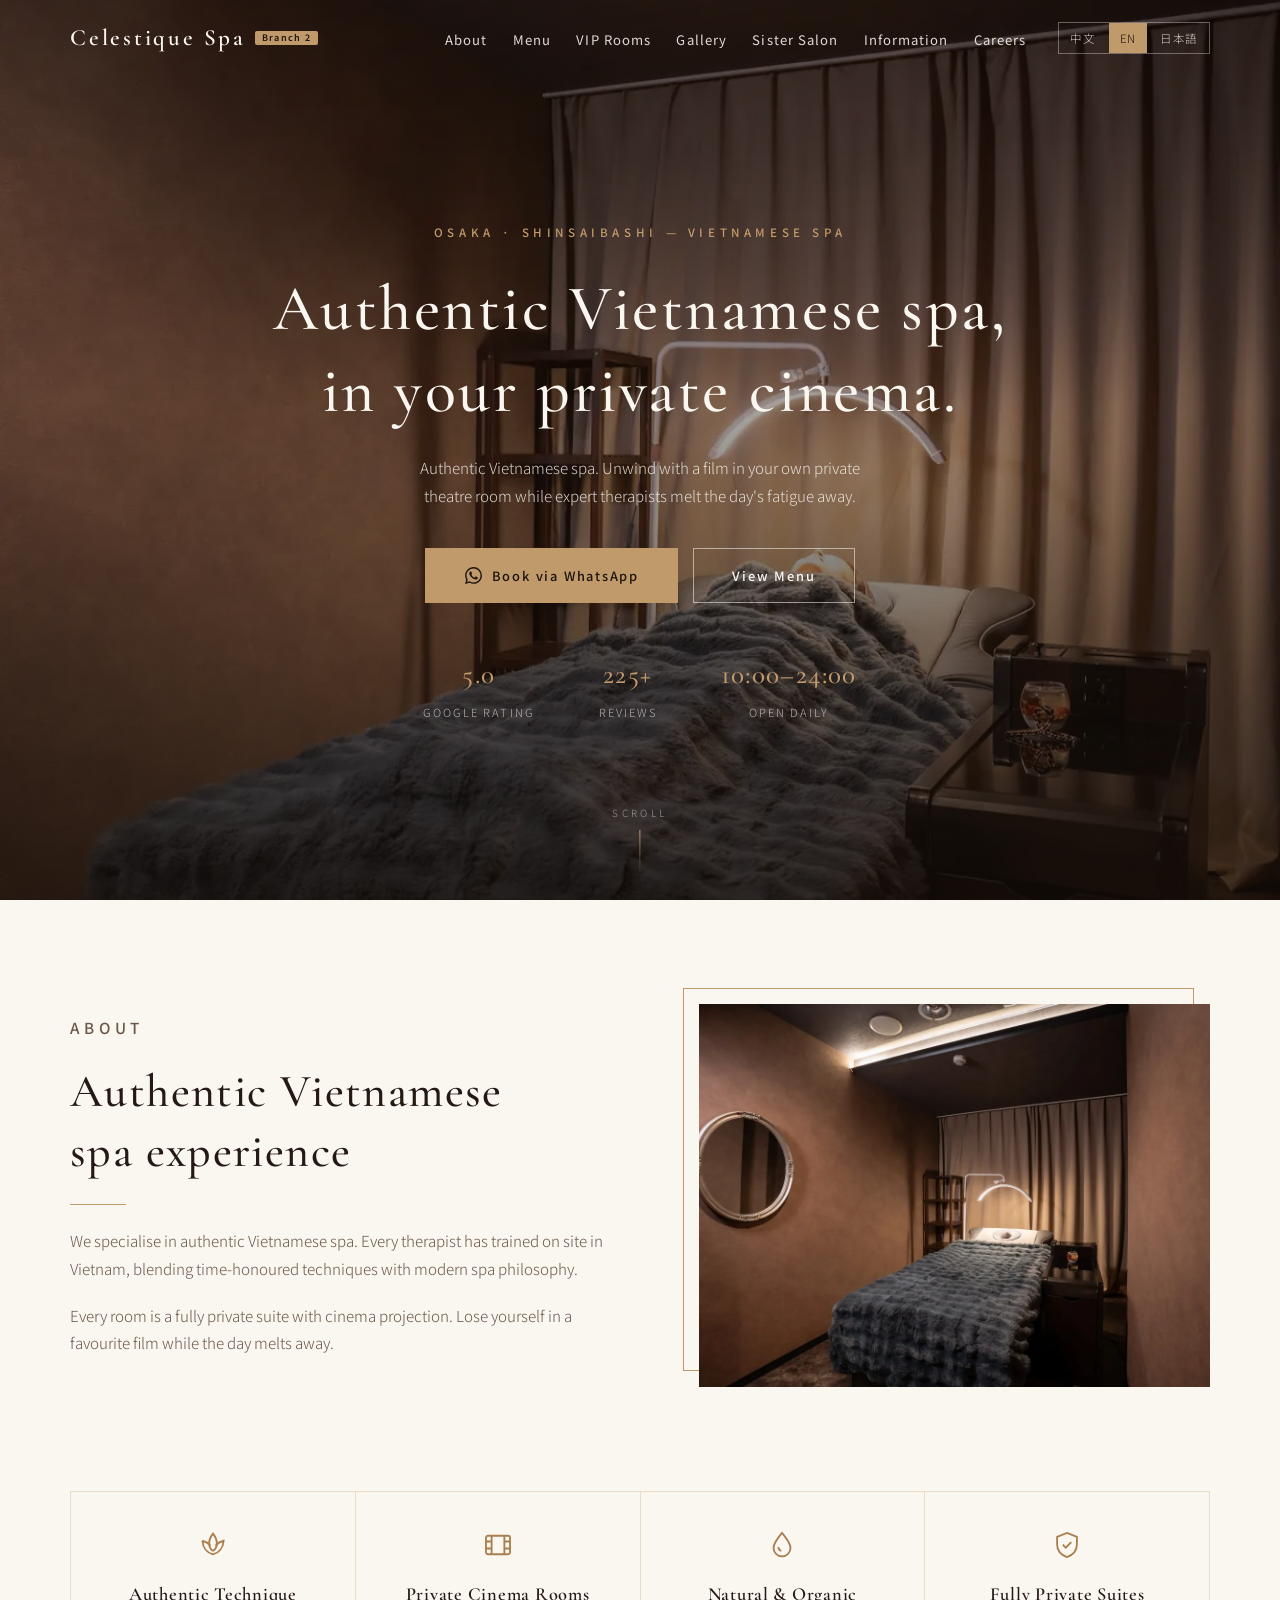
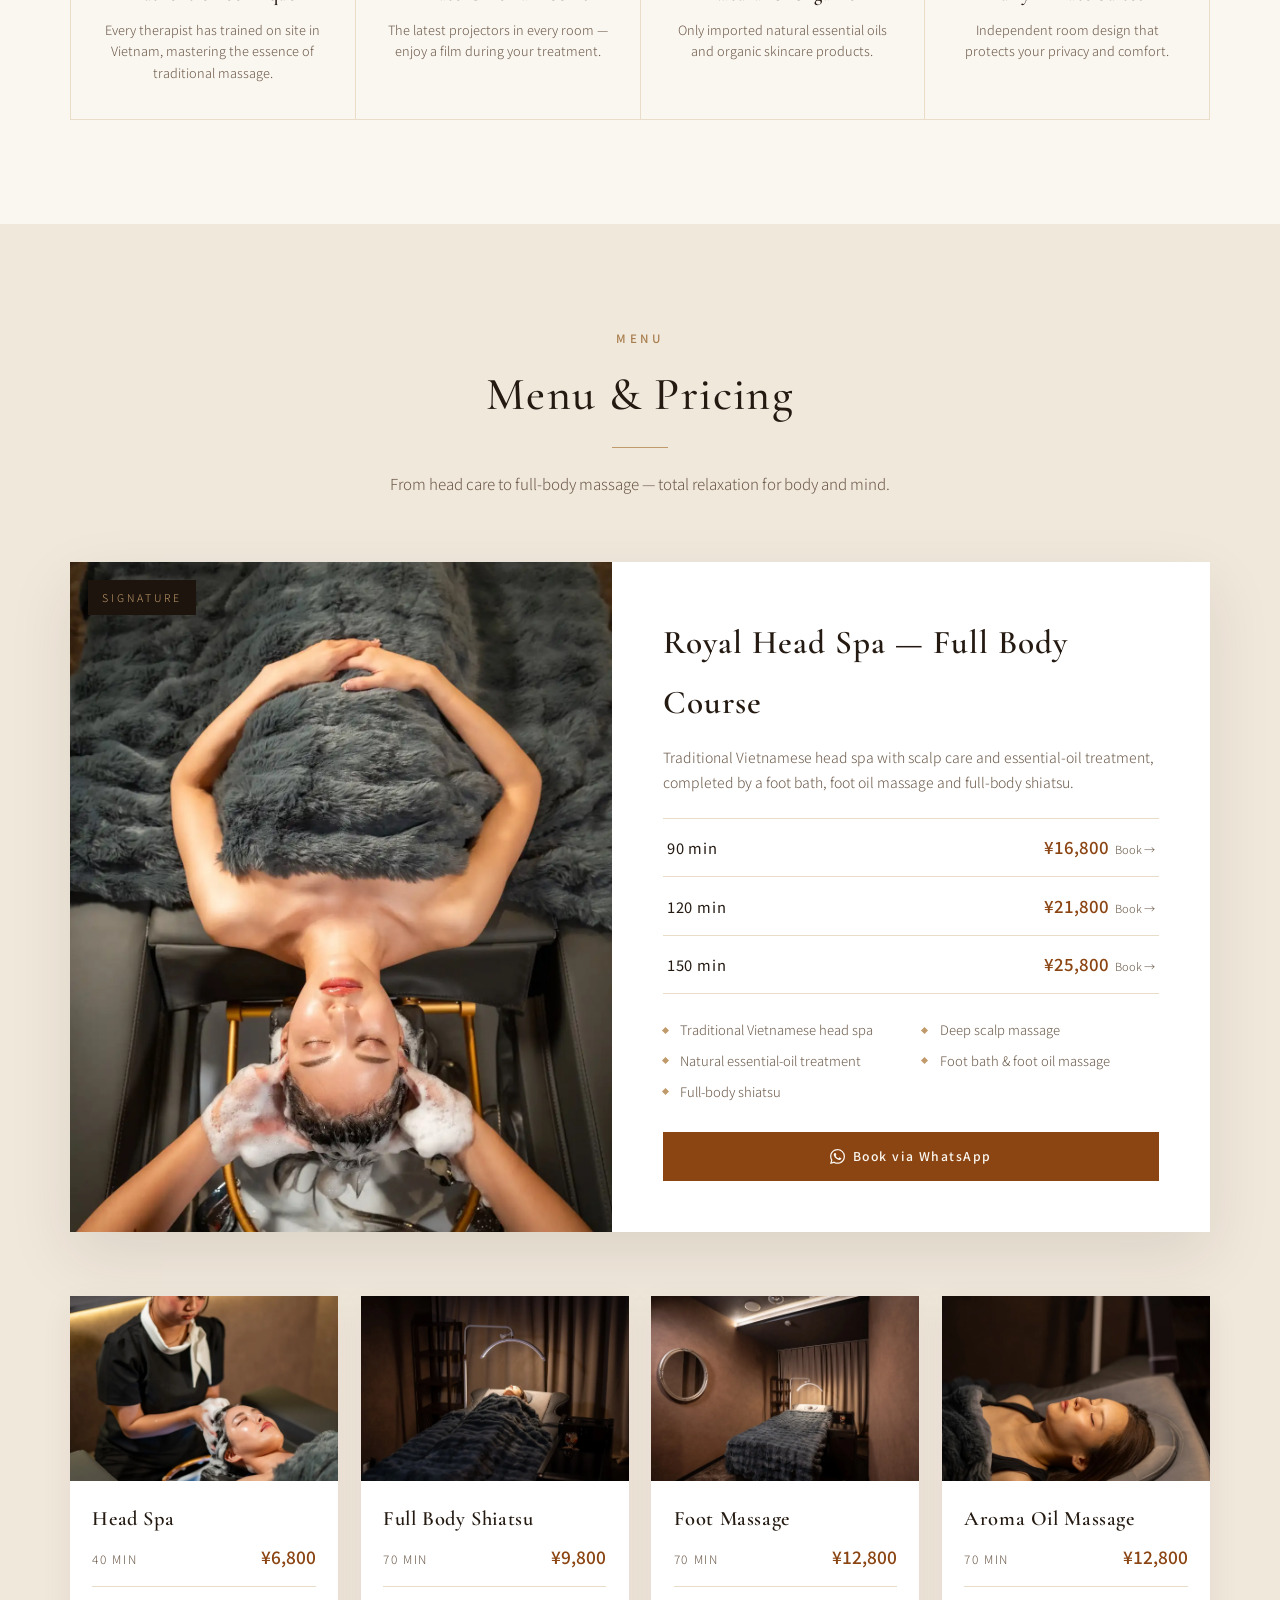
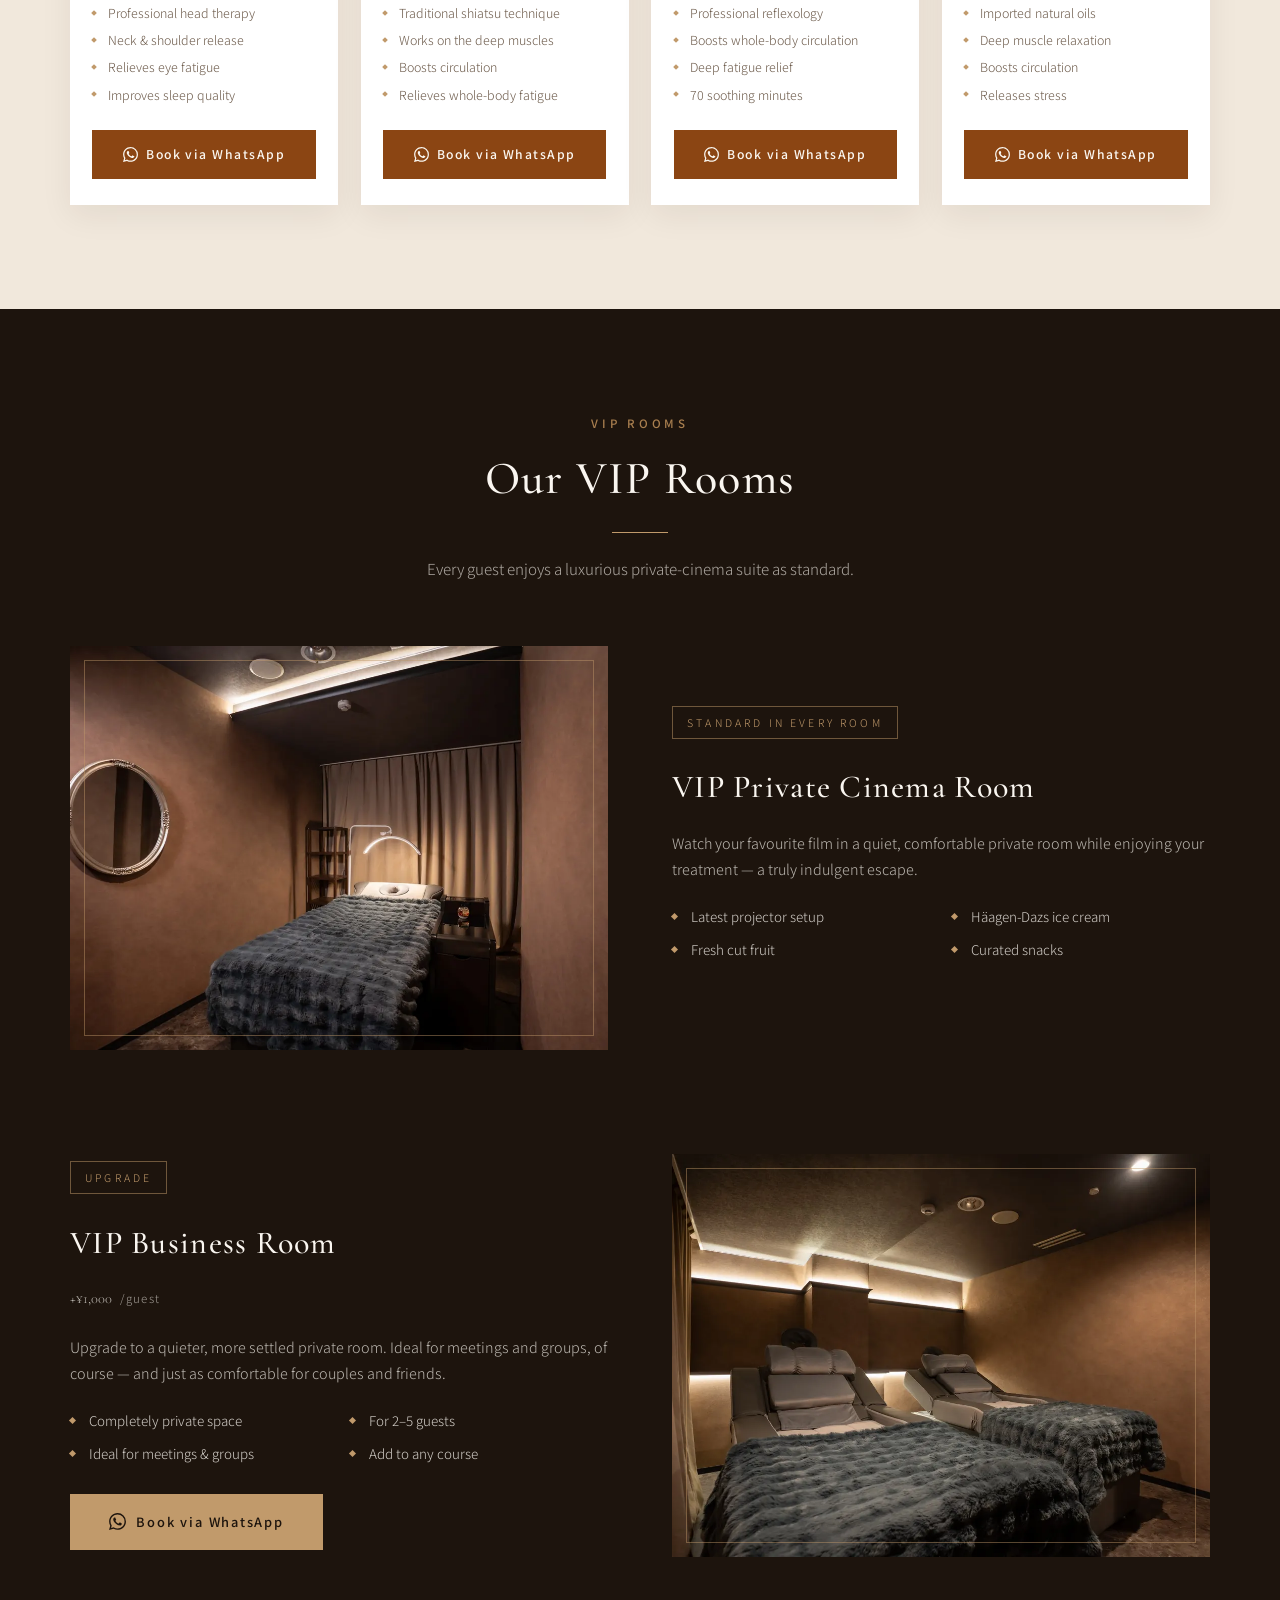
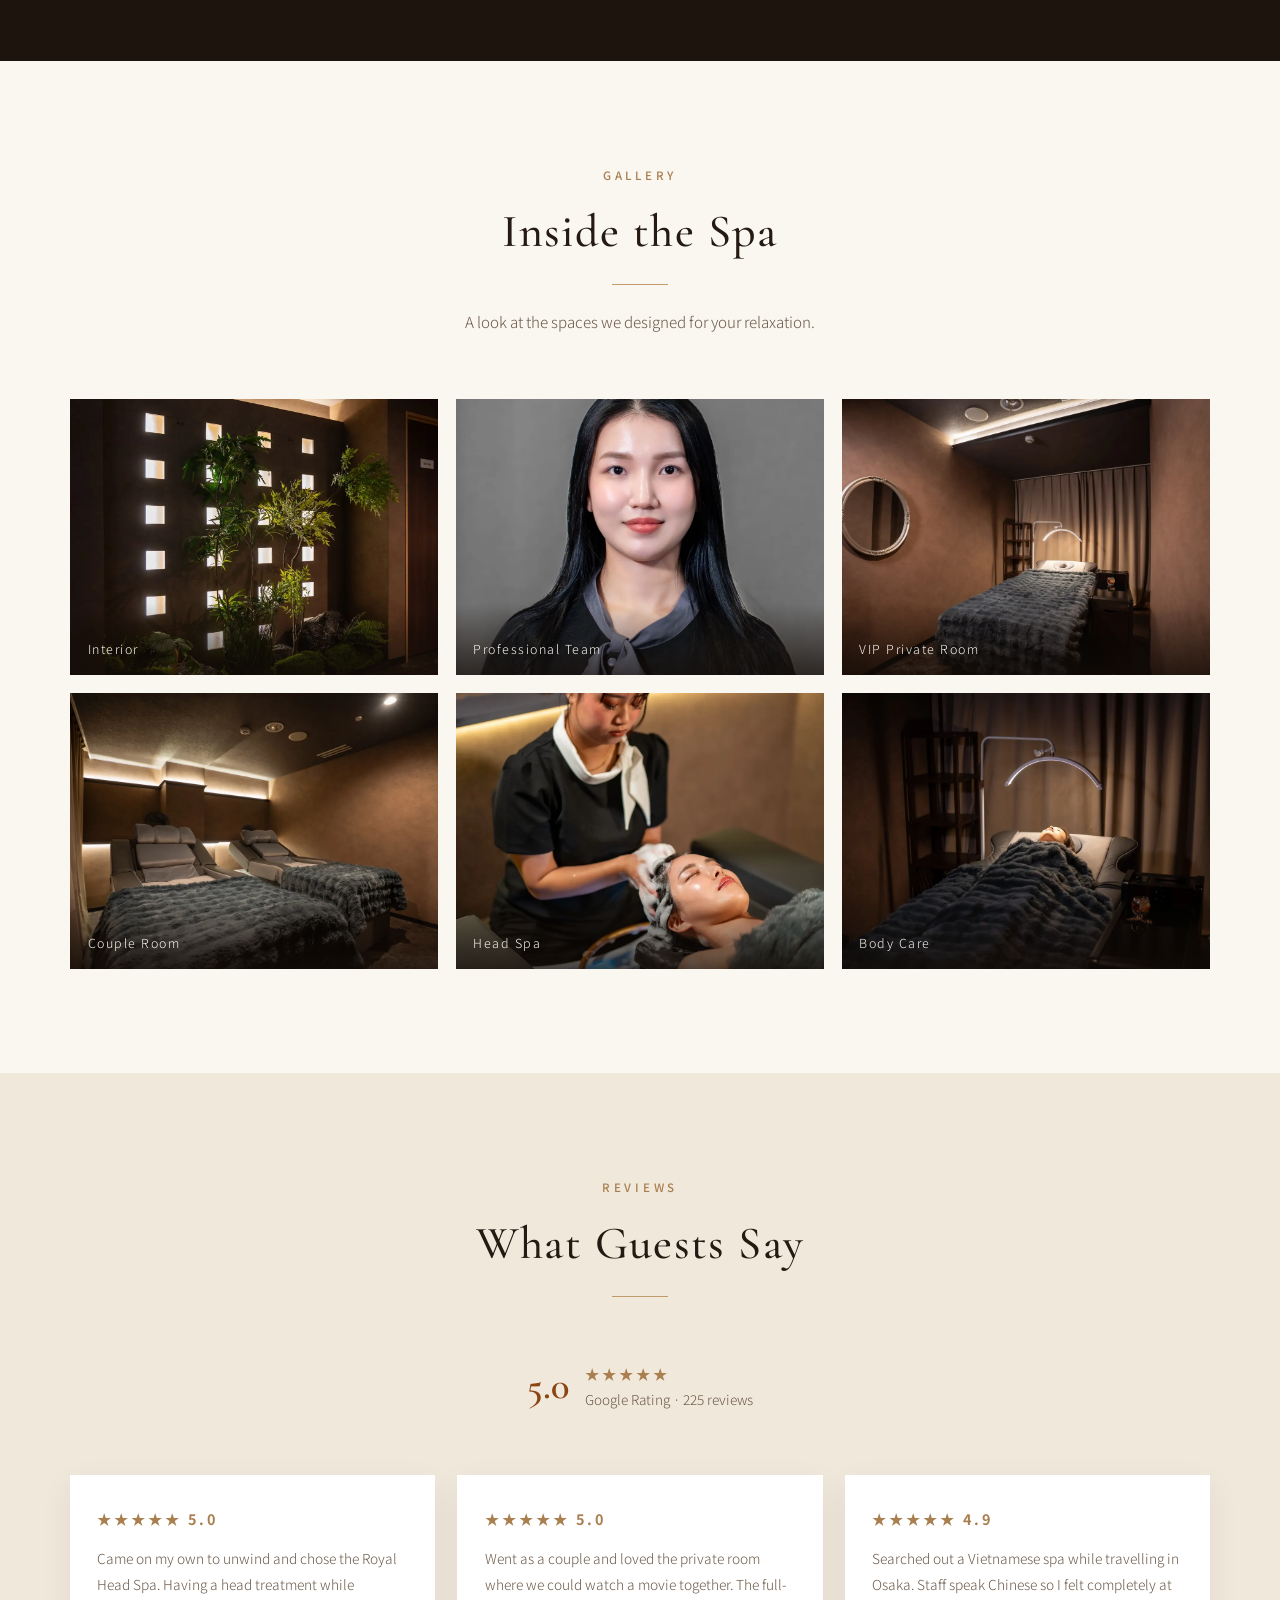
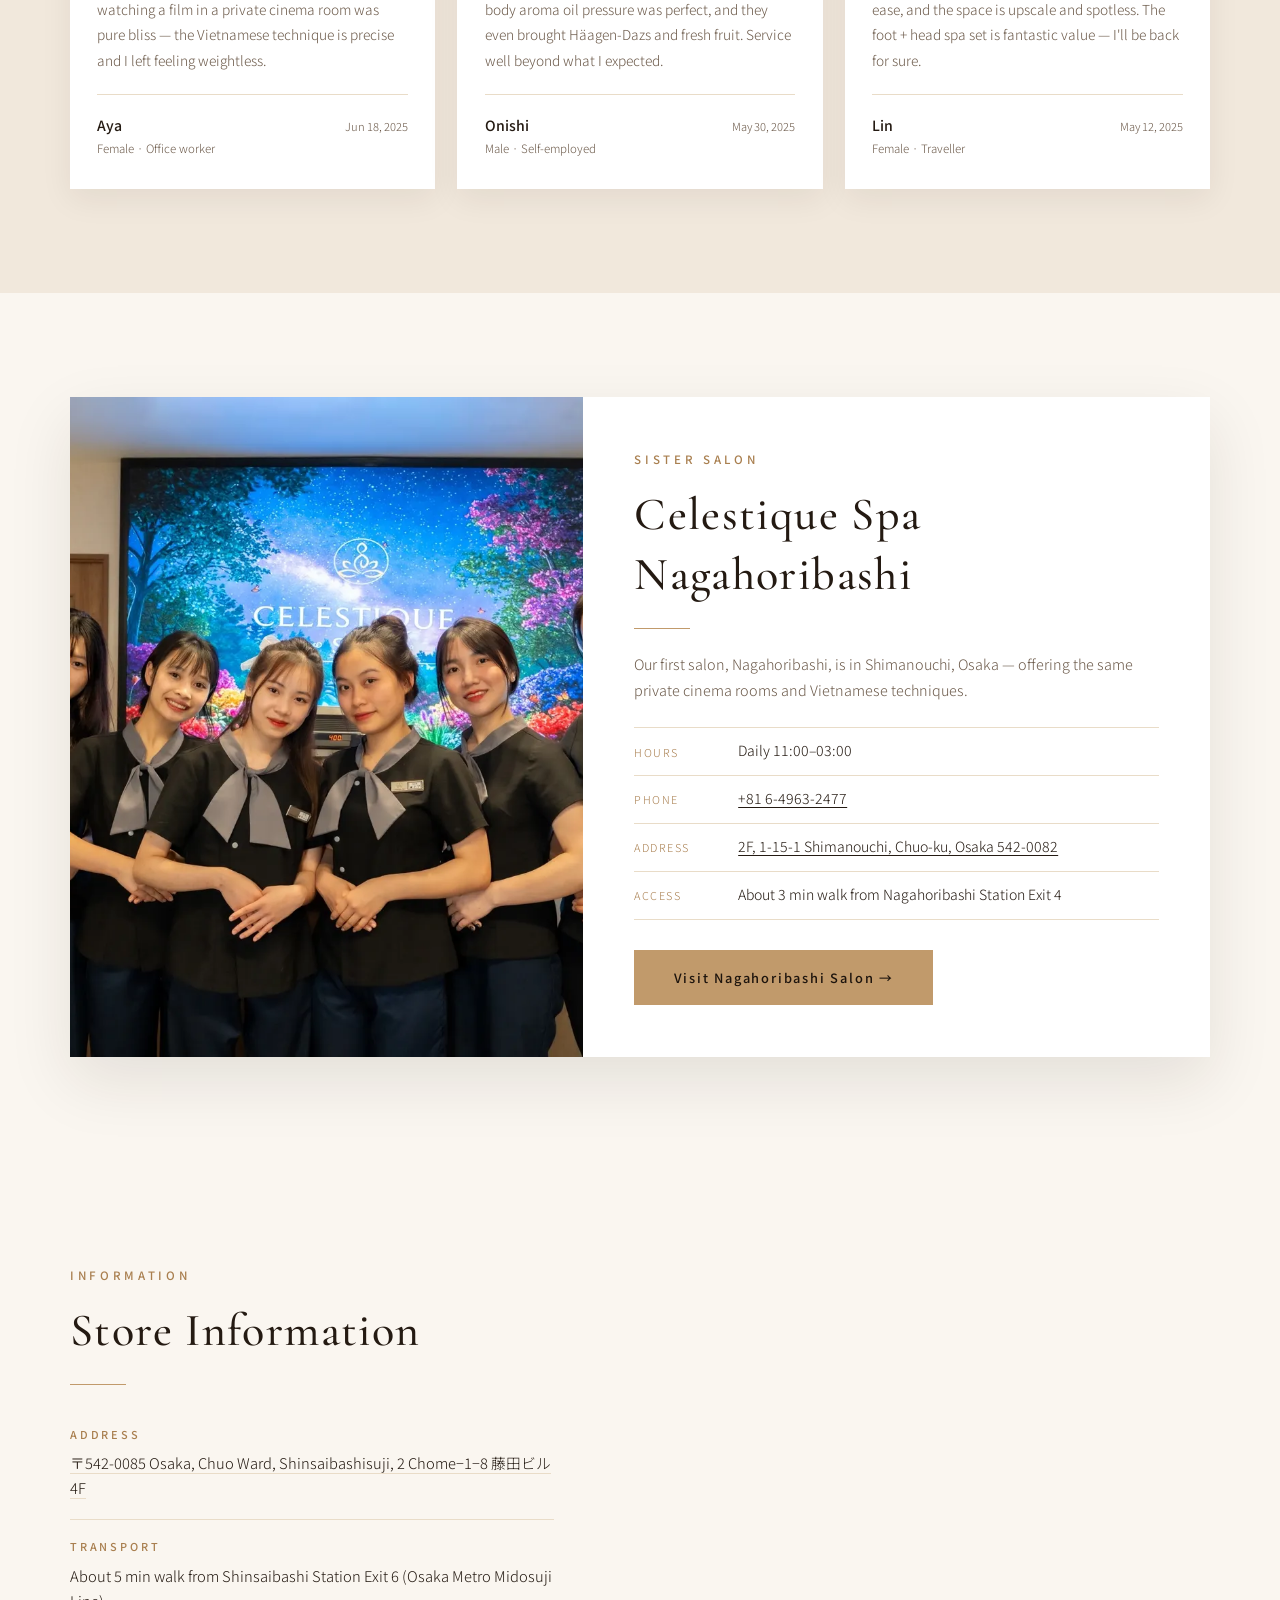
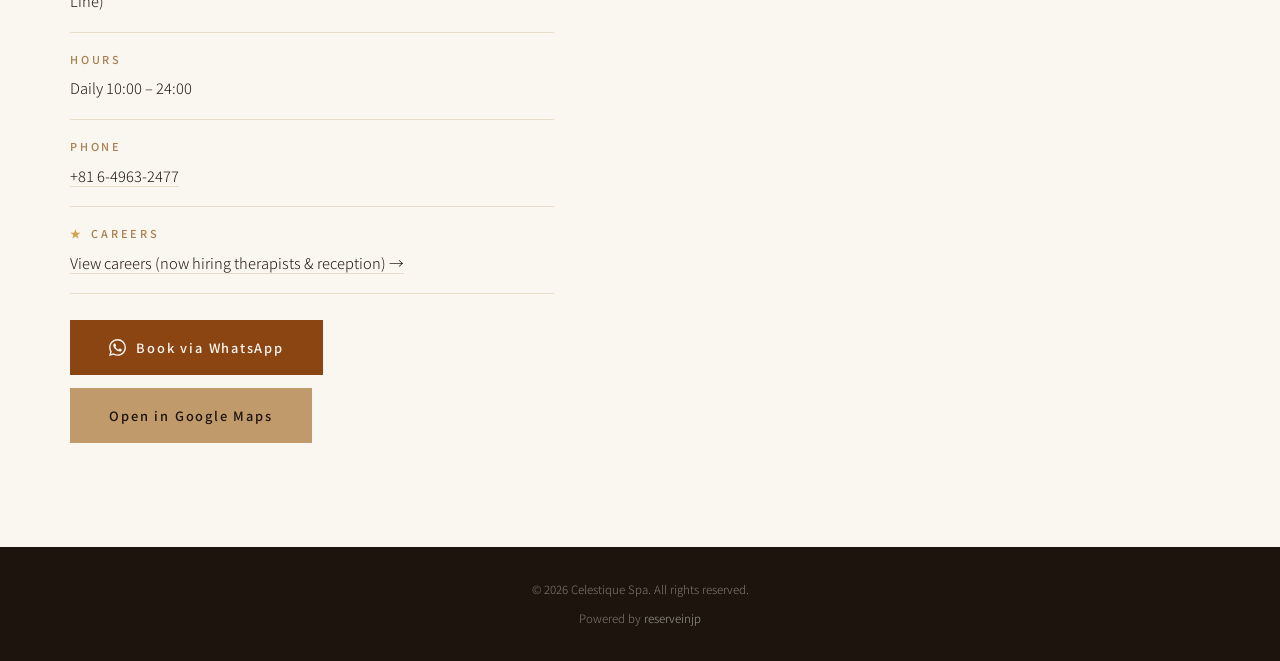
==== en/index.html @ 71169604 "Point Shinsaibashi store Google Maps buttons to the official listing. Co-authored-by: Cursor <cursor" ====
<!DOCTYPE html>
<html lang="en">
<head>
  <meta charset="UTF-8">
  <meta name="viewport" content="width=device-width, initial-scale=1.0">
  <meta name="description" content="Authentic Vietnamese spa in Osaka. Royal head spa & massage in private cinema rooms. About 5 min walk from Shinsaibashi Station Exit 6. Open daily 10:00–24:00.">
  <title>Celestique Spa | Authentic Vietnamese Spa in Osaka — Private Cinema Rooms</title>
  <link rel="preconnect" href="https://fonts.googleapis.com">
  <link rel="preconnect" href="https://fonts.gstatic.com" crossorigin>
  <link href="https://fonts.googleapis.com/css2?family=Cormorant+Garamond:wght@400;500;600&family=Noto+Serif+JP:wght@400;500;600&family=Noto+Serif+SC:wght@400;500;600&family=Noto+Sans+JP:wght@300;400;500&family=Noto+Sans+SC:wght@300;400;500&display=swap" rel="stylesheet">
  <link rel="stylesheet" href="../styles.css">
</head>
<body>
  <header class="header" id="header">
    <nav class="nav container">
      <a href="../landing.html" class="logo">
        <span class="logo-en">Celestique Spa<span class="store-badge">Branch 2</span></span>
      </a>
      <button class="nav-toggle" aria-label="Menu" aria-expanded="false">
        <span></span>
        <span></span>
      </button>
      <div class="nav-menu">
        <ul class="nav-links">
          <li><a href="#about">About</a></li>
          <li><a href="#menu">Menu</a></li>
          <li><a href="#vip">VIP Rooms</a></li>
          <li><a href="#gallery">Gallery</a></li>
          <li><a href="#sister">Sister Salon</a></li>
          <li><a href="#access">Information</a></li>
          <li><a href="../recruit.html?lang=en">Careers</a></li>
        </ul>
        <div class="lang-switch">
          <a href="../cn/index.html">中文</a>
          <a href="../en/index.html" class="active">EN</a>
          <a href="../jp/index.html">日本語</a>
        </div>
      </div>
    </nav>
  </header>

  <main>
    <section class="hero">
      <div class="hero-bg" style="background-image: url(../assets/images/hero.webp);"></div>
      <div class="hero-content">
        <p class="hero-eyebrow">Osaka · Shinsaibashi — Vietnamese Spa</p>
        <h1>Authentic Vietnamese spa,<br>in your private cinema.</h1>
        <p class="hero-sub">Authentic Vietnamese spa. Unwind with a film in your own private theatre room while expert therapists melt the day's fatigue away.</p>
        <div class="hero-cta">
          <a href="../booking.html" class="btn btn-gold"><svg viewBox="0 0 24 24" xmlns="http://www.w3.org/2000/svg"><path d="M17.472 14.382c-.297-.149-1.758-.867-2.03-.967-.273-.099-.471-.148-.67.15-.197.297-.767.966-.94 1.164-.173.199-.347.223-.644.075-.297-.15-1.255-.463-2.39-1.475-.884-.788-1.48-1.761-1.653-2.059-.173-.297-.018-.458.13-.606.134-.133.298-.347.446-.52.149-.174.198-.298.298-.497.099-.198.05-.371-.025-.52-.075-.149-.669-1.612-.916-2.207-.242-.579-.487-.5-.669-.51-.173-.008-.371-.01-.57-.01-.198 0-.52.074-.792.372-.272.297-1.04 1.016-1.04 2.479 0 1.462 1.065 2.875 1.213 3.074.149.198 2.096 3.2 5.077 4.487.709.306 1.262.489 1.694.625.712.227 1.36.195 1.871.118.571-.085 1.758-.719 2.006-1.413.248-.694.248-1.289.173-1.413-.074-.124-.272-.198-.57-.347m-5.421 7.403h-.004a9.87 9.87 0 01-5.031-1.378l-.361-.214-3.741.982.998-3.648-.235-.374a9.86 9.86 0 01-1.51-5.26c.001-5.45 4.436-9.884 9.888-9.884 2.64 0 5.122 1.03 6.988 2.898a9.825 9.825 0 012.893 6.994c-.003 5.45-4.437 9.884-9.885 9.884m8.413-18.297A11.815 11.815 0 0012.05 0C5.495 0 .16 5.335.157 11.892c0 2.096.547 4.142 1.588 5.945L.057 24l6.305-1.654a11.882 11.882 0 005.683 1.448h.005c6.554 0 11.89-5.335 11.893-11.893a11.821 11.821 0 00-3.48-8.413Z"/></svg> Book via WhatsApp</a>
          <a href="#menu" class="btn btn-ghost">View Menu</a>
        </div>
        <div class="hero-stats">
          <div class="hero-stat"><strong>5.0</strong><span>Google Rating</span></div>
          <div class="hero-stat"><strong>225+</strong><span>Reviews</span></div>
          <div class="hero-stat"><strong>10:00–24:00</strong><span>Open Daily</span></div>
        </div>
      </div>
      <div class="hero-scroll"><span>Scroll</span><div class="line"></div></div>
    </section>

    <section class="section" id="about">
      <div class="container">
        <div class="about-grid">
          <div class="about-text">
            <p class="eyebrow">About</p>
            <h2 class="section-title">Authentic Vietnamese<br>spa experience</h2>
            <div class="gold-rule"></div>
            <p>We specialise in authentic Vietnamese spa. Every therapist has trained on site in Vietnam, blending time-honoured techniques with modern spa philosophy.</p>
            <p>Every room is a fully private suite with cinema projection. Lose yourself in a favourite film while the day melts away.</p>
          </div>
          <div class="about-media">
            <img src="../assets/images/svc-foot.webp" alt="Celestique Spa private room" loading="lazy">
          </div>
        </div>
        <div class="features">
        <div class="feature">
          <svg viewBox="0 0 24 24"><path d="M12 4c-1.8 2.4-2.7 4.6-2.7 6.7 0 2.6 1.2 4.5 2.7 5.4 1.5-.9 2.7-2.8 2.7-5.4 0-2.1-.9-4.3-2.7-6.7z"/><path d="M4.5 9c.4 5.1 3.4 8.7 7.5 9.6 4.1-.9 7.1-4.5 7.5-9.6-2.5.7-4.4 1.9-5.6 3.4M10.1 12.4C8.9 10.9 7 9.7 4.5 9"/></svg>
          <h3>Authentic Technique</h3>
          <p>Every therapist has trained on site in Vietnam, mastering the essence of traditional massage.</p>
        </div>
        <div class="feature">
          <svg viewBox="0 0 24 24"><rect x="3.5" y="5.5" width="17" height="13" rx="1.5"/><path d="M7.5 5.5v13M16.5 5.5v13M3.5 9.5h4M3.5 14.5h4M16.5 9.5h4M16.5 14.5h4"/></svg>
          <h3>Private Cinema Rooms</h3>
          <p>The latest projectors in every room — enjoy a film during your treatment.</p>
        </div>
        <div class="feature">
          <svg viewBox="0 0 24 24"><path d="M12 3.5c3.5 4.2 6 7.4 6 10.5a6 6 0 0 1-12 0c0-3.1 2.5-6.3 6-10.5z"/><path d="M9.5 13.5a2.6 2.6 0 0 0 2 2.6"/></svg>
          <h3>Natural & Organic</h3>
          <p>Only imported natural essential oils and organic skincare products.</p>
        </div>
        <div class="feature">
          <svg viewBox="0 0 24 24"><path d="M12 3.5l7 2.8v5.2c0 4.4-3 7.6-7 9-4-1.4-7-4.6-7-9V6.3l7-2.8z"/><path d="M9 11.8l2.1 2.1 3.9-4"/></svg>
          <h3>Fully Private Suites</h3>
          <p>Independent room design that protects your privacy and comfort.</p>
        </div>
        </div>
      </div>
    </section>

    <section class="section section-alt" id="menu">
      <div class="container">
        <header class="section-head center">
          <p class="eyebrow">Menu</p>
          <h2 class="section-title">Menu & Pricing</h2>
          <div class="gold-rule"></div>
          <p class="section-lead">From head care to full-body massage — total relaxation for body and mind.</p>
        </header>

        <article class="signature">
          <div class="signature-media">
            <img src="../assets/images/signature-headspa.webp" alt="Celestique Spa Royal Head Spa — Full Body Course" loading="lazy">
            <span class="signature-badge">Signature</span>
          </div>
          <div class="signature-body">
            <h3>Royal Head Spa — Full Body Course</h3>
            <p>Traditional Vietnamese head spa with scalp care and essential-oil treatment, completed by a foot bath, foot oil massage and full-body shiatsu.</p>
            <div class="price-rows">
            <a class="price-row" href="../booking.html?service=Royal%20Head%20Spa%20Course%2090%20min">
              <span class="duration">90 min</span>
              <span class="amount">¥16,800<small>Book →</small></span>
            </a>
            <a class="price-row" href="../booking.html?service=Royal%20Head%20Spa%20Course%20120%20min">
              <span class="duration">120 min</span>
              <span class="amount">¥21,800<small>Book →</small></span>
            </a>
            <a class="price-row" href="../booking.html?service=Royal%20Head%20Spa%20Course%20150%20min">
              <span class="duration">150 min</span>
              <span class="amount">¥25,800<small>Book →</small></span>
            </a>
            </div>
            <ul class="includes">
              <li>Traditional Vietnamese head spa</li>
              <li>Deep scalp massage</li>
              <li>Natural essential-oil treatment</li>
              <li>Foot bath & foot oil massage</li>
              <li>Full-body shiatsu</li>
            </ul>
            <a class="btn-book" href="../booking.html?service=Royal%20Head%20Spa%20Course%2090%20min"><svg viewBox="0 0 24 24" xmlns="http://www.w3.org/2000/svg"><path d="M17.472 14.382c-.297-.149-1.758-.867-2.03-.967-.273-.099-.471-.148-.67.15-.197.297-.767.966-.94 1.164-.173.199-.347.223-.644.075-.297-.15-1.255-.463-2.39-1.475-.884-.788-1.48-1.761-1.653-2.059-.173-.297-.018-.458.13-.606.134-.133.298-.347.446-.52.149-.174.198-.298.298-.497.099-.198.05-.371-.025-.52-.075-.149-.669-1.612-.916-2.207-.242-.579-.487-.5-.669-.51-.173-.008-.371-.01-.57-.01-.198 0-.52.074-.792.372-.272.297-1.04 1.016-1.04 2.479 0 1.462 1.065 2.875 1.213 3.074.149.198 2.096 3.2 5.077 4.487.709.306 1.262.489 1.694.625.712.227 1.36.195 1.871.118.571-.085 1.758-.719 2.006-1.413.248-.694.248-1.289.173-1.413-.074-.124-.272-.198-.57-.347m-5.421 7.403h-.004a9.87 9.87 0 01-5.031-1.378l-.361-.214-3.741.982.998-3.648-.235-.374a9.86 9.86 0 01-1.51-5.26c.001-5.45 4.436-9.884 9.888-9.884 2.64 0 5.122 1.03 6.988 2.898a9.825 9.825 0 012.893 6.994c-.003 5.45-4.437 9.884-9.885 9.884m8.413-18.297A11.815 11.815 0 0012.05 0C5.495 0 .16 5.335.157 11.892c0 2.096.547 4.142 1.588 5.945L.057 24l6.305-1.654a11.882 11.882 0 005.683 1.448h.005c6.554 0 11.89-5.335 11.893-11.893a11.821 11.821 0 00-3.48-8.413Z"/></svg> Book via WhatsApp</a>
          </div>
        </article>

        <div class="menu-grid">
        <article class="menu-card">
          <div class="menu-card-media"><img src="../assets/images/svc-headspa.webp" alt="Celestique Spa Head spa" loading="lazy"></div>
          <div class="menu-card-body">
            <h3>Head Spa</h3>
            <div class="menu-meta"><span class="duration">40 min</span><span class="amount">¥6,800</span></div>
            <ul class="menu-points">
              <li>Professional head therapy</li>
              <li>Neck & shoulder release</li>
              <li>Relieves eye fatigue</li>
              <li>Improves sleep quality</li>
            </ul>
            <a class="btn-book" href="../booking.html?service=Head%20Spa%2040%20min"><svg viewBox="0 0 24 24" xmlns="http://www.w3.org/2000/svg"><path d="M17.472 14.382c-.297-.149-1.758-.867-2.03-.967-.273-.099-.471-.148-.67.15-.197.297-.767.966-.94 1.164-.173.199-.347.223-.644.075-.297-.15-1.255-.463-2.39-1.475-.884-.788-1.48-1.761-1.653-2.059-.173-.297-.018-.458.13-.606.134-.133.298-.347.446-.52.149-.174.198-.298.298-.497.099-.198.05-.371-.025-.52-.075-.149-.669-1.612-.916-2.207-.242-.579-.487-.5-.669-.51-.173-.008-.371-.01-.57-.01-.198 0-.52.074-.792.372-.272.297-1.04 1.016-1.04 2.479 0 1.462 1.065 2.875 1.213 3.074.149.198 2.096 3.2 5.077 4.487.709.306 1.262.489 1.694.625.712.227 1.36.195 1.871.118.571-.085 1.758-.719 2.006-1.413.248-.694.248-1.289.173-1.413-.074-.124-.272-.198-.57-.347m-5.421 7.403h-.004a9.87 9.87 0 01-5.031-1.378l-.361-.214-3.741.982.998-3.648-.235-.374a9.86 9.86 0 01-1.51-5.26c.001-5.45 4.436-9.884 9.888-9.884 2.64 0 5.122 1.03 6.988 2.898a9.825 9.825 0 012.893 6.994c-.003 5.45-4.437 9.884-9.885 9.884m8.413-18.297A11.815 11.815 0 0012.05 0C5.495 0 .16 5.335.157 11.892c0 2.096.547 4.142 1.588 5.945L.057 24l6.305-1.654a11.882 11.882 0 005.683 1.448h.005c6.554 0 11.89-5.335 11.893-11.893a11.821 11.821 0 00-3.48-8.413Z"/></svg> Book via WhatsApp</a>
          </div>
        </article>
        <article class="menu-card">
          <div class="menu-card-media"><img src="../assets/images/svc-shiatsu.webp" alt="Celestique Spa Full body shiatsu massage" loading="lazy"></div>
          <div class="menu-card-body">
            <h3>Full Body Shiatsu</h3>
            <div class="menu-meta"><span class="duration">70 min</span><span class="amount">¥9,800</span></div>
            <ul class="menu-points">
              <li>Traditional shiatsu technique</li>
              <li>Works on the deep muscles</li>
              <li>Boosts circulation</li>
              <li>Relieves whole-body fatigue</li>
            </ul>
            <a class="btn-book" href="../booking.html?service=Full%20Body%20Shiatsu%2070%20min"><svg viewBox="0 0 24 24" xmlns="http://www.w3.org/2000/svg"><path d="M17.472 14.382c-.297-.149-1.758-.867-2.03-.967-.273-.099-.471-.148-.67.15-.197.297-.767.966-.94 1.164-.173.199-.347.223-.644.075-.297-.15-1.255-.463-2.39-1.475-.884-.788-1.48-1.761-1.653-2.059-.173-.297-.018-.458.13-.606.134-.133.298-.347.446-.52.149-.174.198-.298.298-.497.099-.198.05-.371-.025-.52-.075-.149-.669-1.612-.916-2.207-.242-.579-.487-.5-.669-.51-.173-.008-.371-.01-.57-.01-.198 0-.52.074-.792.372-.272.297-1.04 1.016-1.04 2.479 0 1.462 1.065 2.875 1.213 3.074.149.198 2.096 3.2 5.077 4.487.709.306 1.262.489 1.694.625.712.227 1.36.195 1.871.118.571-.085 1.758-.719 2.006-1.413.248-.694.248-1.289.173-1.413-.074-.124-.272-.198-.57-.347m-5.421 7.403h-.004a9.87 9.87 0 01-5.031-1.378l-.361-.214-3.741.982.998-3.648-.235-.374a9.86 9.86 0 01-1.51-5.26c.001-5.45 4.436-9.884 9.888-9.884 2.64 0 5.122 1.03 6.988 2.898a9.825 9.825 0 012.893 6.994c-.003 5.45-4.437 9.884-9.885 9.884m8.413-18.297A11.815 11.815 0 0012.05 0C5.495 0 .16 5.335.157 11.892c0 2.096.547 4.142 1.588 5.945L.057 24l6.305-1.654a11.882 11.882 0 005.683 1.448h.005c6.554 0 11.89-5.335 11.893-11.893a11.821 11.821 0 00-3.48-8.413Z"/></svg> Book via WhatsApp</a>
          </div>
        </article>
        <article class="menu-card">
          <div class="menu-card-media"><img src="../assets/images/svc-foot.webp" alt="Celestique Spa Foot massage" loading="lazy"></div>
          <div class="menu-card-body">
            <h3>Foot Massage</h3>
            <div class="menu-meta"><span class="duration">70 min</span><span class="amount">¥12,800</span></div>
            <ul class="menu-points">
              <li>Professional reflexology</li>
              <li>Boosts whole-body circulation</li>
              <li>Deep fatigue relief</li>
              <li>70 soothing minutes</li>
            </ul>
            <a class="btn-book" href="../booking.html?service=Foot%20Massage%2070%20min"><svg viewBox="0 0 24 24" xmlns="http://www.w3.org/2000/svg"><path d="M17.472 14.382c-.297-.149-1.758-.867-2.03-.967-.273-.099-.471-.148-.67.15-.197.297-.767.966-.94 1.164-.173.199-.347.223-.644.075-.297-.15-1.255-.463-2.39-1.475-.884-.788-1.48-1.761-1.653-2.059-.173-.297-.018-.458.13-.606.134-.133.298-.347.446-.52.149-.174.198-.298.298-.497.099-.198.05-.371-.025-.52-.075-.149-.669-1.612-.916-2.207-.242-.579-.487-.5-.669-.51-.173-.008-.371-.01-.57-.01-.198 0-.52.074-.792.372-.272.297-1.04 1.016-1.04 2.479 0 1.462 1.065 2.875 1.213 3.074.149.198 2.096 3.2 5.077 4.487.709.306 1.262.489 1.694.625.712.227 1.36.195 1.871.118.571-.085 1.758-.719 2.006-1.413.248-.694.248-1.289.173-1.413-.074-.124-.272-.198-.57-.347m-5.421 7.403h-.004a9.87 9.87 0 01-5.031-1.378l-.361-.214-3.741.982.998-3.648-.235-.374a9.86 9.86 0 01-1.51-5.26c.001-5.45 4.436-9.884 9.888-9.884 2.64 0 5.122 1.03 6.988 2.898a9.825 9.825 0 012.893 6.994c-.003 5.45-4.437 9.884-9.885 9.884m8.413-18.297A11.815 11.815 0 0012.05 0C5.495 0 .16 5.335.157 11.892c0 2.096.547 4.142 1.588 5.945L.057 24l6.305-1.654a11.882 11.882 0 005.683 1.448h.005c6.554 0 11.89-5.335 11.893-11.893a11.821 11.821 0 00-3.48-8.413Z"/></svg> Book via WhatsApp</a>
          </div>
        </article>
        <article class="menu-card">
          <div class="menu-card-media"><img src="../assets/images/svc-oil.webp" alt="Celestique Spa Aroma oil massage" loading="lazy"></div>
          <div class="menu-card-body">
            <h3>Aroma Oil Massage</h3>
            <div class="menu-meta"><span class="duration">70 min</span><span class="amount">¥12,800</span></div>
            <ul class="menu-points">
              <li>Imported natural oils</li>
              <li>Deep muscle relaxation</li>
              <li>Boosts circulation</li>
              <li>Releases stress</li>
            </ul>
            <a class="btn-book" href="../booking.html?service=Aroma%20Oil%20Massage%2070%20min"><svg viewBox="0 0 24 24" xmlns="http://www.w3.org/2000/svg"><path d="M17.472 14.382c-.297-.149-1.758-.867-2.03-.967-.273-.099-.471-.148-.67.15-.197.297-.767.966-.94 1.164-.173.199-.347.223-.644.075-.297-.15-1.255-.463-2.39-1.475-.884-.788-1.48-1.761-1.653-2.059-.173-.297-.018-.458.13-.606.134-.133.298-.347.446-.52.149-.174.198-.298.298-.497.099-.198.05-.371-.025-.52-.075-.149-.669-1.612-.916-2.207-.242-.579-.487-.5-.669-.51-.173-.008-.371-.01-.57-.01-.198 0-.52.074-.792.372-.272.297-1.04 1.016-1.04 2.479 0 1.462 1.065 2.875 1.213 3.074.149.198 2.096 3.2 5.077 4.487.709.306 1.262.489 1.694.625.712.227 1.36.195 1.871.118.571-.085 1.758-.719 2.006-1.413.248-.694.248-1.289.173-1.413-.074-.124-.272-.198-.57-.347m-5.421 7.403h-.004a9.87 9.87 0 01-5.031-1.378l-.361-.214-3.741.982.998-3.648-.235-.374a9.86 9.86 0 01-1.51-5.26c.001-5.45 4.436-9.884 9.888-9.884 2.64 0 5.122 1.03 6.988 2.898a9.825 9.825 0 012.893 6.994c-.003 5.45-4.437 9.884-9.885 9.884m8.413-18.297A11.815 11.815 0 0012.05 0C5.495 0 .16 5.335.157 11.892c0 2.096.547 4.142 1.588 5.945L.057 24l6.305-1.654a11.882 11.882 0 005.683 1.448h.005c6.554 0 11.89-5.335 11.893-11.893a11.821 11.821 0 00-3.48-8.413Z"/></svg> Book via WhatsApp</a>
          </div>
        </article>
        </div>
      </div>
    </section>

    <section class="section vip" id="vip">
      <div class="container">
        <header class="section-head center">
          <p class="eyebrow">VIP Rooms</p>
          <h2 class="section-title">Our VIP Rooms</h2>
          <div class="gold-rule"></div>
          <p class="section-lead">Every guest enjoys a luxurious private-cinema suite as standard.</p>
        </header>

        <div class="vip-block">
          <div class="vip-media">
            <img src="../assets/images/vip-cinema.webp" alt="VIP private cinema room" loading="lazy">
          </div>
          <div class="vip-body">
            <span class="vip-tag">Standard in every room</span>
            <h3>VIP Private Cinema Room</h3>
            <p>Watch your favourite film in a quiet, comfortable private room while enjoying your treatment — a truly indulgent escape.</p>
            <ul class="vip-list">
              <li>Latest projector setup</li>
              <li>Häagen-Dazs ice cream</li>
              <li>Fresh cut fruit</li>
              <li>Curated snacks</li>
            </ul>
          </div>
        </div>

        <div class="vip-block reverse">
          <div class="vip-media">
            <img src="../assets/images/vip-business.webp" alt="VIP business room" loading="lazy">
          </div>
          <div class="vip-body">
            <span class="vip-tag">Upgrade</span>
            <h3>VIP Business Room</h3>
            <p class="vip-price">+¥1,000<small>/guest</small></p>
            <p>Upgrade to a quieter, more settled private room. Ideal for meetings and groups, of course — and just as comfortable for couples and friends.</p>
            <ul class="vip-list">
              <li>Completely private space</li>
              <li>For 2–5 guests</li>
              <li>Ideal for meetings & groups</li>
              <li>Add to any course</li>
            </ul>
            <a href="../booking.html" class="btn btn-gold"><svg viewBox="0 0 24 24" xmlns="http://www.w3.org/2000/svg"><path d="M17.472 14.382c-.297-.149-1.758-.867-2.03-.967-.273-.099-.471-.148-.67.15-.197.297-.767.966-.94 1.164-.173.199-.347.223-.644.075-.297-.15-1.255-.463-2.39-1.475-.884-.788-1.48-1.761-1.653-2.059-.173-.297-.018-.458.13-.606.134-.133.298-.347.446-.52.149-.174.198-.298.298-.497.099-.198.05-.371-.025-.52-.075-.149-.669-1.612-.916-2.207-.242-.579-.487-.5-.669-.51-.173-.008-.371-.01-.57-.01-.198 0-.52.074-.792.372-.272.297-1.04 1.016-1.04 2.479 0 1.462 1.065 2.875 1.213 3.074.149.198 2.096 3.2 5.077 4.487.709.306 1.262.489 1.694.625.712.227 1.36.195 1.871.118.571-.085 1.758-.719 2.006-1.413.248-.694.248-1.289.173-1.413-.074-.124-.272-.198-.57-.347m-5.421 7.403h-.004a9.87 9.87 0 01-5.031-1.378l-.361-.214-3.741.982.998-3.648-.235-.374a9.86 9.86 0 01-1.51-5.26c.001-5.45 4.436-9.884 9.888-9.884 2.64 0 5.122 1.03 6.988 2.898a9.825 9.825 0 012.893 6.994c-.003 5.45-4.437 9.884-9.885 9.884m8.413-18.297A11.815 11.815 0 0012.05 0C5.495 0 .16 5.335.157 11.892c0 2.096.547 4.142 1.588 5.945L.057 24l6.305-1.654a11.882 11.882 0 005.683 1.448h.005c6.554 0 11.89-5.335 11.893-11.893a11.821 11.821 0 00-3.48-8.413Z"/></svg> Book via WhatsApp</a>
          </div>
        </div>
      </div>
    </section>

    <section class="section" id="gallery">
      <div class="container">
        <header class="section-head center">
          <p class="eyebrow">Gallery</p>
          <h2 class="section-title">Inside the Spa</h2>
          <div class="gold-rule"></div>
          <p class="section-lead">A look at the spaces we designed for your relaxation.</p>
        </header>
        <div class="gallery-grid">
        <figure class="gallery-item">
          <img src="../assets/images/gallery-01.webp" alt="Celestique Spa Reception" loading="lazy">
          <figcaption>Interior</figcaption>
        </figure>
        <figure class="gallery-item">
          <img src="../assets/images/gallery-02.webp" alt="Celestique Spa Professional Team" loading="lazy">
          <figcaption>Professional Team</figcaption>
        </figure>
        <figure class="gallery-item">
          <img src="../assets/images/gallery-03.webp" alt="Celestique Spa VIP Private Room" loading="lazy">
          <figcaption>VIP Private Room</figcaption>
        </figure>
        <figure class="gallery-item">
          <img src="../assets/images/gallery-04.webp" alt="Celestique Spa Relaxation Area" loading="lazy">
          <figcaption>Couple Room</figcaption>
        </figure>
        <figure class="gallery-item">
          <img src="../assets/images/gallery-05.webp" alt="Celestique Spa Head Care" loading="lazy">
          <figcaption>Head Spa</figcaption>
        </figure>
        <figure class="gallery-item">
          <img src="../assets/images/gallery-06.webp" alt="Celestique Spa Body Care" loading="lazy">
          <figcaption>Body Care</figcaption>
        </figure>
        </div>
      </div>
    </section>

    <section class="section section-alt" id="reviews">
      <div class="container">
        <header class="section-head center">
          <p class="eyebrow">Reviews</p>
          <h2 class="section-title">What Guests Say</h2>
          <div class="gold-rule"></div>
        </header>
        <div class="rating-banner">
          <strong>5.0</strong>
          <div>
            <div class="stars">★★★★★</div>
            <span>Google Rating · 225 reviews</span>
          </div>
        </div>
        <div class="review-grid">
        <article class="review-card">
          <div class="stars">★★★★★ <strong>5.0</strong></div>
          <blockquote>Came on my own to unwind and chose the Royal Head Spa. Having a head treatment while watching a film in a private cinema room was pure bliss — the Vietnamese technique is precise and I left feeling weightless.</blockquote>
          <div class="review-who">
            <div><strong>Aya</strong><span>Female · Office worker</span></div>
            <time>Jun 18, 2025</time>
          </div>
        </article>
        <article class="review-card">
          <div class="stars">★★★★★ <strong>5.0</strong></div>
          <blockquote>Went as a couple and loved the private room where we could watch a movie together. The full-body aroma oil pressure was perfect, and they even brought Häagen-Dazs and fresh fruit. Service well beyond what I expected.</blockquote>
          <div class="review-who">
            <div><strong>Onishi</strong><span>Male · Self-employed</span></div>
            <time>May 30, 2025</time>
          </div>
        </article>
        <article class="review-card">
          <div class="stars">★★★★★ <strong>4.9</strong></div>
          <blockquote>Searched out a Vietnamese spa while travelling in Osaka. Staff speak Chinese so I felt completely at ease, and the space is upscale and spotless. The foot + head spa set is fantastic value — I'll be back for sure.</blockquote>
          <div class="review-who">
            <div><strong>Lin</strong><span>Female · Traveller</span></div>
            <time>May 12, 2025</time>
          </div>
        </article>
        </div>
      </div>
    </section>

    <section class="section sister-section" id="sister">
      <div class="container">
        <div class="sister-card">
          <div class="sister-media">
            <img src="../assets/images/sister-nagahoribashi.webp" alt="Celestique Spa Nagahoribashi" loading="lazy">
          </div>
          <div class="sister-body">
            <p class="eyebrow">Sister Salon</p>
            <h2 class="section-title">Celestique Spa Nagahoribashi</h2>
            <div class="gold-rule"></div>
            <p class="sister-intro">Our first salon, Nagahoribashi, is in Shimanouchi, Osaka — offering the same private cinema rooms and Vietnamese techniques.</p>
            <ul class="sister-info">
            <li><span class="k">Hours</span><span class="v">Daily 11:00–03:00</span></li>
            <li><span class="k">Phone</span><span class="v"><a href="tel:+81649632477">+81 6-4963-2477</a></span></li>
            <li><span class="k">Address</span><span class="v"><a href="https://maps.app.goo.gl/aXwWCqiYofArRiDN9?g_st=ic" target="_blank" rel="noopener">2F, 1-15-1 Shimanouchi, Chuo-ku, Osaka 542-0082</a></span></li>
            <li><span class="k">Access</span><span class="v">About 3 min walk from Nagahoribashi Station Exit 4</span></li>
            </ul>
            <a href="https://arfunpizza.com/fi/shops/celestiquespa/landing.html" target="_blank" rel="noopener" class="btn btn-gold">Visit Nagahoribashi Salon →</a>
          </div>
        </div>
      </div>
    </section>

    <section class="section" id="access">
      <div class="container">
        <div class="access-grid">
          <div>
            <p class="eyebrow">Information</p>
            <h2 class="section-title">Store Information</h2>
            <div class="gold-rule"></div>
            <div class="access-item">
              <h4>Address</h4>
              <p><a href="https://maps.app.goo.gl/aXwWCqiYofArRiDN9?g_st=ic" target="_blank" rel="noopener noreferrer">〒542-0085 Osaka, Chuo Ward, Shinsaibashisuji, 2 Chome−1−8 藤田ビル4F</a></p>
            </div>
            <div class="access-item">
              <h4>Transport</h4>
              <p>About 5 min walk from Shinsaibashi Station Exit 6 (Osaka Metro Midosuji Line)</p>
            </div>
            <div class="access-item">
              <h4>Hours</h4>
              <p>Daily 10:00 – 24:00</p>
            </div>
            <div class="access-item">
              <h4>Phone</h4>
              <p><a href="tel:+81649632477">+81 6-4963-2477</a></p>
            </div>
            <div class="access-item">
              <h4 class="rec-title"><span class="rec-star">★</span> Careers</h4>
              <p><a href="../recruit.html?lang=en">View careers (now hiring therapists &amp; reception) →</a></p>
            </div>

            <div class="access-cta">
              <a href="../booking.html" class="btn btn-dark"><svg viewBox="0 0 24 24" xmlns="http://www.w3.org/2000/svg"><path d="M17.472 14.382c-.297-.149-1.758-.867-2.03-.967-.273-.099-.471-.148-.67.15-.197.297-.767.966-.94 1.164-.173.199-.347.223-.644.075-.297-.15-1.255-.463-2.39-1.475-.884-.788-1.48-1.761-1.653-2.059-.173-.297-.018-.458.13-.606.134-.133.298-.347.446-.52.149-.174.198-.298.298-.497.099-.198.05-.371-.025-.52-.075-.149-.669-1.612-.916-2.207-.242-.579-.487-.5-.669-.51-.173-.008-.371-.01-.57-.01-.198 0-.52.074-.792.372-.272.297-1.04 1.016-1.04 2.479 0 1.462 1.065 2.875 1.213 3.074.149.198 2.096 3.2 5.077 4.487.709.306 1.262.489 1.694.625.712.227 1.36.195 1.871.118.571-.085 1.758-.719 2.006-1.413.248-.694.248-1.289.173-1.413-.074-.124-.272-.198-.57-.347m-5.421 7.403h-.004a9.87 9.87 0 01-5.031-1.378l-.361-.214-3.741.982.998-3.648-.235-.374a9.86 9.86 0 01-1.51-5.26c.001-5.45 4.436-9.884 9.888-9.884 2.64 0 5.122 1.03 6.988 2.898a9.825 9.825 0 012.893 6.994c-.003 5.45-4.437 9.884-9.885 9.884m8.413-18.297A11.815 11.815 0 0012.05 0C5.495 0 .16 5.335.157 11.892c0 2.096.547 4.142 1.588 5.945L.057 24l6.305-1.654a11.882 11.882 0 005.683 1.448h.005c6.554 0 11.89-5.335 11.893-11.893a11.821 11.821 0 00-3.48-8.413Z"/></svg> Book via WhatsApp</a>
              <a href="https://maps.app.goo.gl/aXwWCqiYofArRiDN9?g_st=ic" target="_blank" rel="noopener noreferrer" class="btn btn-gold">Open in Google Maps</a>
            </div>
          </div>
          <div class="access-map">
            <iframe title="Celestique Spa map" src="https://maps.google.com/maps?q=%E5%A4%A7%E9%98%AA%E5%BA%9C%E5%A4%A7%E9%98%AA%E5%B8%82%E4%B8%AD%E5%A4%AE%E5%8C%BA%E5%BF%83%E6%96%8E%E6%A9%8B%E7%AD%8B2%E4%B8%81%E7%9B%AE1-8+%E8%97%A4%E7%94%B0%E3%83%93%E3%83%AB&output=embed" allowfullscreen loading="lazy" referrerpolicy="no-referrer-when-downgrade"></iframe>
          </div>
        </div>
      </div>
    </section>
  </main>

  <footer class="footer">
    <div class="container">
      <div class="footer-bottom"><p>&copy; 2026 Celestique Spa. All rights reserved.</p>
        <p>Powered by <a href="https://reserveinjp.com/" target="_blank" rel="noopener">reserveinjp</a></p>
      </div>
    </div>
  </footer>
  <script src="../script.js"></script>
</body>
</html>
---- styles.css ----
/* ============================================================
   Celestique Spa — premium Vietnamese spa, Osaka
   Palette: espresso / saddle brown / champagne gold / warm cream
   ============================================================ */

* {
  margin: 0;
  padding: 0;
  box-sizing: border-box;
}

:root {
  --ink: #241a12;
  --ink-soft: #6b5949;
  --brand: #8B4513;
  --brand-deep: #6d3410;
  --gold: #c19a6b;
  --gold-deep: #a97f4f;
  --gold-pale: #e9dcc8;
  --cream: #faf6f0;
  --cream-deep: #f1e8dc;
  --dark: #1d140d;
  --dark-2: #2b1e14;
  --white: #ffffff;
  --whatsapp: #1E8E4F;
  --font-display: "Cormorant Garamond", "Noto Serif JP", "Noto Serif SC", serif;
  --font-body: "Noto Sans JP", "Noto Sans SC", sans-serif;
  --header-h: 76px;
  --space-sm: 0.75rem;
  --space-md: 1.25rem;
  --space-lg: 2rem;
  --space-xl: 4rem;
  --space-2xl: 6.5rem;
  --transition: 0.35s ease;
}

:lang(zh-CN) {
  --font-display: "Cormorant Garamond", "Noto Serif SC", "Noto Serif JP", serif;
  --font-body: "Noto Sans SC", "Noto Sans JP", sans-serif;
}

html {
  scroll-behavior: smooth;
  scroll-padding-top: var(--header-h);
}

body {
  font-family: var(--font-body);
  font-weight: 300;
  font-size: 16px;
  line-height: 1.8;
  color: var(--ink);
  background: var(--cream);
  -webkit-font-smoothing: antialiased;
}

img {
  max-width: 100%;
  display: block;
}

a {
  text-decoration: none;
  color: inherit;
}

ul {
  list-style: none;
}

.container {
  width: min(1140px, 100% - 48px);
  margin-inline: auto;
}

.section {
  padding: var(--space-2xl) 0;
}

/* ---- Typography helpers ---- */

.eyebrow {
  font-family: var(--font-body);
  font-size: 0.72rem;
  font-weight: 500;
  letter-spacing: 0.32em;
  text-transform: uppercase;
  color: var(--gold-deep);
  margin-bottom: 1rem;
}

.section-title {
  font-family: var(--font-display);
  font-size: clamp(1.9rem, 3.6vw, 2.9rem);
  font-weight: 500;
  line-height: 1.3;
  letter-spacing: 0.03em;
  text-wrap: balance;
  margin-bottom: 1rem;
}

.section-lead {
  max-width: 640px;
  color: var(--ink-soft);
  font-size: 0.95rem;
  text-wrap: balance;
}

.section-head {
  margin-bottom: var(--space-xl);
}

.section-head.center {
  text-align: center;
}

.section-head.center .section-lead {
  margin-inline: auto;
}

.gold-rule {
  width: 56px;
  height: 1px;
  background: var(--gold);
  margin: 1.4rem 0;
}

.center .gold-rule {
  margin-inline: auto;
}

/* ---- Buttons ---- */

.btn {
  display: inline-flex;
  align-items: center;
  justify-content: center;
  gap: 10px;
  padding: 0.95rem 2.4rem;
  font-family: var(--font-body);
  font-size: 0.8rem;
  font-weight: 500;
  letter-spacing: 0.14em;
  border: 1px solid transparent;
  cursor: pointer;
  transition: all var(--transition);
}

.btn svg {
  width: 17px;
  height: 17px;
  fill: currentColor;
  flex-shrink: 0;
}

.btn-gold {
  background: var(--gold);
  border-color: var(--gold);
  color: var(--dark);
}

.btn-gold:hover {
  background: var(--gold-deep);
  border-color: var(--gold-deep);
  color: var(--white);
  transform: translateY(-2px);
  box-shadow: 0 10px 26px rgba(139, 69, 19, 0.28);
}

.btn-ghost {
  background: transparent;
  border-color: rgba(250, 246, 240, 0.55);
  color: var(--cream);
}

.btn-ghost:hover {
  background: var(--cream);
  border-color: var(--cream);
  color: var(--ink);
  transform: translateY(-2px);
}

.btn-dark {
  background: var(--brand);
  border-color: var(--brand);
  color: var(--cream);
}

.btn-dark:hover {
  background: var(--brand-deep);
  border-color: var(--brand-deep);
  transform: translateY(-2px);
  box-shadow: 0 10px 26px rgba(109, 52, 16, 0.3);
}

/* ---- Header ---- */

.header {
  position: fixed;
  inset: 0 0 auto;
  z-index: 100;
  transition: background var(--transition), box-shadow var(--transition);
}

.header .nav {
  height: var(--header-h);
  display: flex;
  align-items: center;
  justify-content: space-between;
  gap: var(--space-lg);
}

.logo {
  display: flex;
  flex-direction: column;
  line-height: 1.15;
}

.logo-en {
  font-family: var(--font-display);
  font-size: 1.45rem;
  font-weight: 600;
  letter-spacing: 0.12em;
  color: var(--cream);
  transition: color var(--transition);
}

.logo-ja {
  font-size: 0.6rem;
  letter-spacing: 0.42em;
  color: var(--gold);
  text-transform: uppercase;
}

.nav-menu {
  display: flex;
  align-items: center;
  gap: var(--space-lg);
}

.nav-links {
  display: flex;
  gap: 1.6rem;
}

.nav-links a {
  font-size: 0.82rem;
  font-weight: 400;
  letter-spacing: 0.08em;
  color: rgba(250, 246, 240, 0.88);
  padding: 6px 0;
  border-bottom: 1px solid transparent;
  transition: color var(--transition), border-color var(--transition);
}

.nav-links a:hover {
  color: var(--gold);
  border-color: var(--gold);
}

.lang-switch {
  display: flex;
  gap: 2px;
  border: 1px solid rgba(250, 246, 240, 0.35);
  transition: border-color var(--transition);
}

.lang-switch a {
  padding: 5px 11px;
  font-size: 0.72rem;
  letter-spacing: 0.06em;
  color: rgba(250, 246, 240, 0.8);
  transition: all var(--transition);
}

.lang-switch a.active,
.lang-switch a:hover {
  background: var(--gold);
  color: var(--dark);
}

.header.scrolled {
  background: rgba(29, 20, 13, 0.92);
  backdrop-filter: blur(14px);
  box-shadow: 0 6px 24px rgba(0, 0, 0, 0.25);
}

.nav-toggle {
  display: none;
  flex-direction: column;
  justify-content: center;
  gap: 7px;
  width: 40px;
  height: 40px;
  background: none;
  border: none;
  cursor: pointer;
}

.nav-toggle span {
  display: block;
  height: 1px;
  background: var(--cream);
  transition: transform var(--transition), opacity var(--transition);
}

.nav-toggle.active span:nth-child(1) {
  transform: translateY(4px) rotate(45deg);
}

.nav-toggle.active span:nth-child(2) {
  transform: translateY(-4px) rotate(-45deg);
}

/* ---- Hero ---- */

.hero {
  position: relative;
  min-height: 100svh;
  display: flex;
  align-items: center;
  justify-content: center;
  text-align: center;
  color: var(--cream);
  background: var(--dark);
  overflow: hidden;
}

.hero-bg {
  position: absolute;
  inset: 0;
  background-size: cover;
  background-position: center;
  animation: heroZoom 18s ease-out forwards;
}

@keyframes heroZoom {
  from { transform: scale(1.08); }
  to   { transform: scale(1); }
}

.hero::after {
  content: "";
  position: absolute;
  inset: 0;
  background:
    linear-gradient(180deg, rgba(20, 13, 8, 0.55) 0%, rgba(20, 13, 8, 0.38) 45%, rgba(20, 13, 8, 0.78) 100%);
}

.hero-content {
  position: relative;
  z-index: 2;
  padding: calc(var(--header-h) + 40px) 24px 72px;
  max-width: 860px;
}

.hero-eyebrow {
  font-size: 0.72rem;
  font-weight: 500;
  letter-spacing: 0.4em;
  text-transform: uppercase;
  color: var(--gold);
  margin-bottom: 1.6rem;
}

.hero h1 {
  font-family: var(--font-display);
  font-size: clamp(2.2rem, 5.4vw, 4rem);
  font-weight: 500;
  line-height: 1.28;
  letter-spacing: 0.04em;
  text-wrap: balance;
  margin-bottom: 1.4rem;
}

.hero-sub {
  max-width: 560px;
  margin: 0 auto 2.4rem;
  font-size: 0.95rem;
  color: rgba(250, 246, 240, 0.82);
  text-wrap: balance;
}

.hero-cta {
  display: flex;
  flex-wrap: wrap;
  justify-content: center;
  gap: 0.9rem;
  margin-bottom: 3rem;
}

.hero-stats {
  display: flex;
  justify-content: center;
  gap: clamp(1.6rem, 5vw, 4rem);
}

.hero-stat {
  display: flex;
  flex-direction: column;
  gap: 2px;
}

.hero-stat strong {
  font-family: var(--font-display);
  font-size: 1.7rem;
  font-weight: 500;
  color: var(--gold);
  letter-spacing: 0.05em;
}

.hero-stat span {
  font-size: 0.7rem;
  letter-spacing: 0.18em;
  color: rgba(250, 246, 240, 0.65);
  text-transform: uppercase;
}

.hero-scroll {
  position: absolute;
  bottom: 26px;
  left: 50%;
  transform: translateX(-50%);
  z-index: 2;
  display: flex;
  flex-direction: column;
  align-items: center;
  gap: 8px;
  font-size: 0.62rem;
  letter-spacing: 0.34em;
  text-transform: uppercase;
  color: rgba(250, 246, 240, 0.55);
}

.hero-scroll .line {
  width: 1px;
  height: 44px;
  background: linear-gradient(to bottom, var(--gold), transparent);
  animation: scrollPulse 2.2s ease-in-out infinite;
}

@keyframes scrollPulse {
  0%, 100% { opacity: 1; transform: scaleY(1); }
  50%      { opacity: 0.4; transform: scaleY(0.75); }
}

/* ---- About ---- */

.about-grid {
  display: grid;
  grid-template-columns: 1.05fr 0.95fr;
  gap: clamp(2rem, 5vw, 4.5rem);
  align-items: center;
}

.about-media {
  position: relative;
}

.about-media img {
  width: 100%;
  aspect-ratio: 4 / 3;
  object-fit: cover;
}

.about-media::before {
  content: "";
  position: absolute;
  inset: -16px 16px 16px -16px;
  border: 1px solid var(--gold);
  z-index: -1;
}

.about-text p {
  color: var(--ink-soft);
  font-size: 0.95rem;
  margin-bottom: var(--space-md);
}

.features {
  display: grid;
  grid-template-columns: repeat(4, 1fr);
  gap: 1px;
  background: var(--gold-pale);
  border: 1px solid var(--gold-pale);
  margin-top: var(--space-2xl);
}

.feature {
  background: var(--cream);
  padding: 2.2rem 1.6rem;
  text-align: center;
  transition: background var(--transition);
}

.feature:hover {
  background: var(--white);
}

.feature svg {
  width: 34px;
  height: 34px;
  stroke: var(--gold-deep);
  fill: none;
  stroke-width: 1.3;
  margin: 0 auto 1rem;
  display: block;
}

.feature h3 {
  font-family: var(--font-display);
  font-size: 1.15rem;
  font-weight: 600;
  letter-spacing: 0.04em;
  margin-bottom: 0.5rem;
}

.feature p {
  font-size: 0.8rem;
  color: var(--ink-soft);
  line-height: 1.7;
}

/* ---- Menu / signature ---- */

.section-alt {
  background: var(--cream-deep);
}

.signature {
  display: grid;
  grid-template-columns: 0.95fr 1.05fr;
  background: var(--white);
  box-shadow: 0 24px 60px rgba(36, 26, 18, 0.1);
  margin-bottom: var(--space-xl);
}

.signature-media {
  position: relative;
  min-height: 340px;
}

.signature-media img {
  position: absolute;
  inset: 0;
  width: 100%;
  height: 100%;
  object-fit: cover;
}

.signature-badge {
  position: absolute;
  top: 18px;
  left: 18px;
  background: var(--dark);
  color: var(--gold);
  font-size: 0.66rem;
  letter-spacing: 0.28em;
  text-transform: uppercase;
  padding: 8px 14px;
}

.signature-body {
  padding: clamp(1.8rem, 4vw, 3.2rem);
}

.signature-body h3 {
  font-family: var(--font-display);
  font-size: clamp(1.5rem, 2.6vw, 2.1rem);
  font-weight: 600;
  letter-spacing: 0.03em;
  margin-bottom: 0.75rem;
}

.signature-body > p {
  font-size: 0.88rem;
  color: var(--ink-soft);
  margin-bottom: 1.4rem;
}

.price-rows {
  border-top: 1px solid var(--gold-pale);
  margin-bottom: 1.5rem;
}

.price-row {
  display: flex;
  align-items: baseline;
  justify-content: space-between;
  gap: 1rem;
  padding: 0.85rem 0.25rem;
  border-bottom: 1px solid var(--gold-pale);
  transition: background var(--transition), padding var(--transition);
}

.price-row:hover {
  background: var(--cream);
  padding-inline: 0.7rem;
}

.price-row .duration {
  font-size: 0.92rem;
  font-weight: 400;
  letter-spacing: 0.06em;
}

.price-row .amount {
  font-family: var(--font-body);
  font-weight: 500;
  font-size: 1.05rem;
  color: var(--brand);
  white-space: nowrap;
}

.price-row .amount small {
  font-size: 0.7rem;
  color: var(--ink-soft);
  font-weight: 300;
  margin-left: 6px;
}

.includes {
  display: grid;
  grid-template-columns: 1fr 1fr;
  gap: 0.45rem 1.4rem;
  margin-bottom: 1.8rem;
}

.includes li {
  position: relative;
  padding-left: 1.1rem;
  font-size: 0.82rem;
  color: var(--ink-soft);
}

.includes li::before {
  content: "";
  position: absolute;
  left: 0;
  top: 0.72em;
  width: 5px;
  height: 5px;
  background: var(--gold);
  transform: rotate(45deg);
}

/* ---- Menu cards ---- */

.menu-grid {
  display: grid;
  grid-template-columns: repeat(4, 1fr);
  gap: 1.4rem;
}

.menu-card {
  background: var(--white);
  display: flex;
  flex-direction: column;
  box-shadow: 0 10px 30px rgba(36, 26, 18, 0.07);
  transition: transform var(--transition), box-shadow var(--transition);
}

.menu-card:hover {
  transform: translateY(-6px);
  box-shadow: 0 22px 44px rgba(36, 26, 18, 0.13);
}

.menu-card-media {
  overflow: hidden;
}

.menu-card-media img {
  width: 100%;
  aspect-ratio: 16 / 11;
  object-fit: cover;
  transition: transform 0.7s ease;
}

.menu-card:hover .menu-card-media img {
  transform: scale(1.05);
}

.menu-card-body {
  padding: 1.5rem 1.4rem 1.6rem;
  display: flex;
  flex-direction: column;
  flex: 1;
}

.menu-card-body h3 {
  font-family: var(--font-display);
  font-size: 1.28rem;
  font-weight: 600;
  letter-spacing: 0.03em;
  line-height: 1.35;
}

.menu-meta {
  display: flex;
  align-items: baseline;
  justify-content: space-between;
  gap: 0.6rem;
  margin: 0.55rem 0 0.9rem;
  padding-bottom: 0.9rem;
  border-bottom: 1px solid var(--gold-pale);
}

.menu-meta .duration {
  font-size: 0.74rem;
  letter-spacing: 0.14em;
  color: var(--ink-soft);
  text-transform: uppercase;
}

.menu-meta .amount {
  font-weight: 500;
  font-size: 1.08rem;
  color: var(--brand);
}

.menu-points {
  flex: 1;
  margin-bottom: 1.2rem;
}

.menu-points li {
  position: relative;
  padding-left: 1rem;
  font-size: 0.78rem;
  color: var(--ink-soft);
  margin-bottom: 0.3rem;
}

.menu-points li::before {
  content: "";
  position: absolute;
  left: 0;
  top: 0.7em;
  width: 4px;
  height: 4px;
  background: var(--gold);
  transform: rotate(45deg);
}

.btn-book {
  display: inline-flex;
  align-items: center;
  justify-content: center;
  gap: 8px;
  width: 100%;
  padding: 0.78rem 1rem;
  background: var(--brand);
  color: var(--cream);
  font-size: 0.76rem;
  font-weight: 500;
  letter-spacing: 0.12em;
  border: 1px solid var(--brand);
  transition: all var(--transition);
}

.btn-book svg {
  width: 15px;
  height: 15px;
  fill: currentColor;
  flex-shrink: 0;
}

.btn-book:hover {
  background: var(--brand-deep);
  border-color: var(--brand-deep);
  box-shadow: 0 8px 20px rgba(109, 52, 16, 0.3);
}

/* ---- VIP ---- */

.vip {
  background: var(--dark);
  color: var(--cream);
}

.vip .section-title {
  color: var(--cream);
}

.vip .section-lead {
  color: rgba(250, 246, 240, 0.65);
}

.vip-block {
  display: grid;
  grid-template-columns: 1fr 1fr;
  gap: clamp(2rem, 5vw, 4.5rem);
  align-items: center;
}

.vip-block + .vip-block {
  margin-top: var(--space-2xl);
}

.vip-block.reverse .vip-media {
  order: 2;
}

.vip-media {
  position: relative;
}

.vip-media img {
  width: 100%;
  aspect-ratio: 4 / 3;
  object-fit: cover;
}

.vip-media::after {
  content: "";
  position: absolute;
  inset: 14px;
  border: 1px solid rgba(193, 154, 107, 0.45);
  pointer-events: none;
}

.vip-tag {
  display: inline-block;
  font-size: 0.66rem;
  letter-spacing: 0.3em;
  text-transform: uppercase;
  color: var(--gold);
  border: 1px solid rgba(193, 154, 107, 0.5);
  padding: 6px 14px;
  margin-bottom: 1.2rem;
}

.vip-body h3 {
  font-family: var(--font-display);
  font-size: clamp(1.5rem, 2.6vw, 2rem);
  font-weight: 500;
  letter-spacing: 0.04em;
  margin-bottom: 0.9rem;
  text-wrap: balance;
}

.vip-body > p {
  font-size: 0.9rem;
  color: rgba(250, 246, 240, 0.72);
  margin-bottom: 1.4rem;
}

.vip-price {
  font-family: var(--font-display);
  font-size: 1.5rem;
  color: var(--gold);
  margin-bottom: 1.2rem;
}

.vip-price small {
  font-family: var(--font-body);
  font-size: 0.72rem;
  color: rgba(250, 246, 240, 0.6);
  letter-spacing: 0.1em;
  margin-left: 8px;
}

.vip-list {
  display: grid;
  grid-template-columns: 1fr 1fr;
  gap: 0.55rem 1.4rem;
  margin-bottom: 1.8rem;
}

.vip-list li {
  position: relative;
  padding-left: 1.2rem;
  font-size: 0.84rem;
  color: rgba(250, 246, 240, 0.82);
}

.vip-list li::before {
  content: "";
  position: absolute;
  left: 0;
  top: 0.72em;
  width: 5px;
  height: 5px;
  background: var(--gold);
  transform: rotate(45deg);
}

/* ---- Gallery ---- */

.gallery-grid {
  display: grid;
  grid-template-columns: repeat(3, 1fr);
  gap: 1.1rem;
}

.gallery-item {
  position: relative;
  overflow: hidden;
  aspect-ratio: 4 / 3;
}

.gallery-item img {
  width: 100%;
  height: 100%;
  object-fit: cover;
  transition: transform 0.8s ease;
}

.gallery-item:hover img {
  transform: scale(1.06);
}

.gallery-item figcaption {
  position: absolute;
  inset: auto 0 0;
  padding: 2.2rem 1.1rem 0.9rem;
  background: linear-gradient(to top, rgba(20, 13, 8, 0.72), transparent);
  color: var(--cream);
  font-size: 0.78rem;
  letter-spacing: 0.12em;
}

/* ---- Reviews ---- */

.rating-banner {
  display: flex;
  align-items: center;
  justify-content: center;
  gap: 1rem;
  margin-bottom: var(--space-xl);
  font-size: 0.85rem;
  color: var(--ink-soft);
}

.rating-banner strong {
  font-family: var(--font-display);
  font-size: 2.4rem;
  font-weight: 600;
  color: var(--brand);
  line-height: 1;
}

.stars {
  color: var(--gold-deep);
  letter-spacing: 3px;
  font-size: 0.9rem;
}

.review-grid {
  display: grid;
  grid-template-columns: repeat(3, 1fr);
  gap: 1.4rem;
}

.review-card {
  background: var(--white);
  padding: 1.9rem 1.7rem;
  box-shadow: 0 10px 30px rgba(36, 26, 18, 0.07);
  display: flex;
  flex-direction: column;
}

.review-card .stars {
  margin-bottom: 0.9rem;
}

.review-card blockquote {
  flex: 1;
  font-size: 0.86rem;
  color: var(--ink-soft);
  line-height: 1.85;
  margin-bottom: 1.3rem;
}

.review-who {
  border-top: 1px solid var(--gold-pale);
  padding-top: 0.9rem;
  display: flex;
  justify-content: space-between;
  align-items: baseline;
  gap: 0.8rem;
}

.review-who strong {
  font-weight: 500;
  font-size: 0.88rem;
}

.review-who span {
  display: block;
  font-size: 0.72rem;
  color: var(--ink-soft);
}

.review-who time {
  font-size: 0.7rem;
  color: var(--ink-soft);
  white-space: nowrap;
}

/* ---- Access ---- */

.access-grid {
  display: grid;
  grid-template-columns: 0.9fr 1.1fr;
  gap: clamp(2rem, 5vw, 4rem);
  align-items: stretch;
}

.access-item {
  padding: 1.1rem 0;
  border-bottom: 1px solid var(--gold-pale);
}

.access-item:first-child {
  border-top: 1px solid var(--gold-pale);
}

.access-item h4 {
  font-size: 0.68rem;
  font-weight: 500;
  letter-spacing: 0.26em;
  text-transform: uppercase;
  color: var(--gold-deep);
  margin-bottom: 0.35rem;
}

.access-item p {
  font-size: 0.92rem;
  line-height: 1.75;
}

.access-item a {
  border-bottom: 1px solid var(--gold-pale);
  transition: color var(--transition);
}

.access-item a:hover {
  color: var(--brand);
}

.access-cta {
  display: flex;
  flex-wrap: wrap;
  gap: 0.8rem;
  margin-top: 1.6rem;
}

.access-map {
  min-height: 420px;
  filter: sepia(0.18);
}

.access-map iframe {
  width: 100%;
  height: 100%;
  border: 0;
  display: block;
}

/* ---- Footer ---- */

.footer {
  background: var(--dark);
  color: rgba(250, 246, 240, 0.75);
  padding: var(--space-lg) 0;
}

.footer-grid {
  display: grid;
  grid-template-columns: 1.3fr 1fr 1fr;
  gap: clamp(2rem, 5vw, 4rem);
  padding-bottom: var(--space-xl);
}

.footer-brand .logo-en {
  color: var(--cream);
  font-size: 1.6rem;
}

.footer-brand p {
  font-size: 0.82rem;
  margin-top: 0.9rem;
  max-width: 380px;
  color: rgba(250, 246, 240, 0.6);
}

.footer h4 {
  font-size: 0.68rem;
  font-weight: 500;
  letter-spacing: 0.26em;
  text-transform: uppercase;
  color: var(--gold);
  margin-bottom: 1rem;
}

.footer li {
  font-size: 0.84rem;
  margin-bottom: 0.5rem;
  color: rgba(250, 246, 240, 0.75);
}

.footer a:hover {
  color: var(--gold);
}

.footer-bottom {
  padding: 0;
  display: flex;
  flex-wrap: wrap;
  flex-direction: column;
  align-items: center;
  text-align: center;
  gap: 0.5rem;
  font-size: 0.72rem;
  color: rgba(250, 246, 240, 0.45);
}

.footer-bottom a {
  color: rgba(250, 246, 240, 0.6);
}

.footer-bottom a:hover {
  color: var(--gold);
}

/* ---- Floating WhatsApp ---- */

.float-wa {
  position: fixed;
  right: 22px;
  bottom: 22px;
  z-index: 90;
  width: 54px;
  height: 54px;
  border-radius: 50%;
  background: var(--whatsapp);
  display: flex;
  align-items: center;
  justify-content: center;
  box-shadow: 0 10px 26px rgba(30, 142, 79, 0.4);
  transition: transform var(--transition), box-shadow var(--transition);
}

.float-wa svg {
  width: 26px;
  height: 26px;
  fill: #fff;
}

.float-wa:hover {
  transform: translateY(-4px) scale(1.05);
  box-shadow: 0 16px 34px rgba(30, 142, 79, 0.5);
}

/* ---- Reveal animation ---- */

.reveal {
  opacity: 0;
  transform: translateY(28px);
  transition: opacity 0.8s ease, transform 0.8s ease;
}

.reveal.visible {
  opacity: 1;
  transform: translateY(0);
}

/* ============================================================
   Landing page — full-screen dark cinema entrance
   ============================================================ */

.landing {
  position: relative;
  min-height: 100svh;
  display: flex;
  align-items: center;
  justify-content: center;
  padding: 56px 22px;
  background: var(--dark);
  color: var(--cream);
  text-align: center;
  overflow: hidden;
}

.landing-bg {
  position: absolute;
  inset: 0;
  background: url(assets/images/hero.webp) center/cover no-repeat;
  animation: heroZoom 18s ease-out forwards;
}

.landing::after {
  content: "";
  position: absolute;
  inset: 0;
  background:
    radial-gradient(ellipse at 50% 28%, rgba(20, 13, 8, 0.2), rgba(20, 13, 8, 0.82) 78%),
    linear-gradient(180deg, rgba(20, 13, 8, 0.5) 0%, rgba(20, 13, 8, 0.88) 100%);
}

.landing-inner {
  position: relative;
  z-index: 2;
  width: 100%;
  max-width: 760px;
  display: flex;
  flex-direction: column;
  align-items: center;
  gap: 1.7rem;
  animation: landingUp 1s ease-out;
}

@keyframes landingUp {
  from { opacity: 0; transform: translateY(26px); }
  to   { opacity: 1; transform: translateY(0); }
}

.landing-brand .brand-en {
  font-family: var(--font-display);
  font-size: clamp(2.5rem, 7vw, 3.8rem);
  font-weight: 500;
  letter-spacing: 0.16em;
  line-height: 1.1;
  color: var(--cream);
}

.landing-brand .brand-ja {
  display: block;
  margin-top: 0.7rem;
  font-size: 0.74rem;
  letter-spacing: 0.58em;
  color: var(--gold);
}

.landing-rule {
  width: 64px;
  height: 1px;
  background: var(--gold);
}

.brand-tagline {
  font-size: 0.9rem;
  line-height: 2;
  color: rgba(250, 246, 240, 0.78);
  text-wrap: balance;
}

.landing-langs {
  display: grid;
  grid-template-columns: repeat(3, 1fr);
  gap: 1rem;
  width: 100%;
  max-width: 620px;
  margin-top: 0.4rem;
}

.landing-lang {
  border: 1px solid rgba(193, 154, 107, 0.45);
  background: rgba(250, 246, 240, 0.05);
  backdrop-filter: blur(8px);
  padding: 1.5rem 0.8rem 1.35rem;
  transition: all var(--transition);
}

.landing-lang:hover {
  border-color: var(--gold);
  background: rgba(193, 154, 107, 0.16);
  transform: translateY(-4px);
  box-shadow: 0 18px 36px rgba(0, 0, 0, 0.35);
}

.landing-lang .lang-name {
  display: block;
  font-family: var(--font-display);
  font-size: 1.4rem;
  font-weight: 500;
  letter-spacing: 0.08em;
  color: var(--cream);
}

.landing-lang .lang-desc {
  display: block;
  margin-top: 0.35rem;
  font-size: 0.62rem;
  letter-spacing: 0.22em;
  text-transform: uppercase;
  color: var(--gold);
}

.landing-ctas {
  display: flex;
  flex-wrap: wrap;
  justify-content: center;
  gap: 0.9rem;
}

.landing-meta {
  display: flex;
  flex-wrap: wrap;
  justify-content: center;
  align-items: center;
  gap: 0.5rem 1.1rem;
  font-size: 0.78rem;
  letter-spacing: 0.08em;
  color: rgba(250, 246, 240, 0.7);
}

.landing-meta .stars {
  color: var(--gold);
  letter-spacing: 2px;
}

.landing-meta .dot {
  color: rgba(193, 154, 107, 0.6);
}

.landing-meta a {
  border-bottom: 1px solid rgba(193, 154, 107, 0.45);
  transition: color var(--transition);
}

.landing-meta a:hover {
  color: var(--gold);
}

.landing-foot {
  font-size: 0.68rem;
  letter-spacing: 0.06em;
  color: rgba(250, 246, 240, 0.4);
}

.landing-foot a {
  border-bottom: 1px solid currentColor;
}

/* ============================================================
   Responsive
   ============================================================ */

@media (max-width: 960px) {
  .features {
    grid-template-columns: 1fr 1fr;
  }

  .menu-grid {
    grid-template-columns: 1fr 1fr;
  }

  .review-grid {
    grid-template-columns: 1fr;
  }

  .signature {
    grid-template-columns: 1fr;
  }

  .signature-media {
    min-height: 260px;
  }

  .vip-block {
    grid-template-columns: 1fr;
  }

  .vip-block.reverse .vip-media {
    order: 0;
  }

  .about-grid {
    grid-template-columns: 1fr;
  }

  .about-media {
    order: -1;
  }

  .access-grid {
    grid-template-columns: 1fr;
  }

  .access-map {
    min-height: 320px;
  }

  .footer-grid {
    grid-template-columns: 1fr;
    gap: 1.8rem;
  }
}

@media (max-width: 760px) {
  :root {
    --space-2xl: 4.5rem;
  }

  .nav-toggle {
    display: flex;
  }

  .nav-menu {
    position: fixed;
    top: var(--header-h);
    left: 0;
    right: 0;
    flex-direction: column;
    align-items: center;
    gap: 1.2rem;
    padding: 1.8rem 0 2.2rem;
    background: rgba(29, 20, 13, 0.97);
    backdrop-filter: blur(14px);
    transform: translateY(-130%);
    opacity: 0;
    transition: transform var(--transition), opacity var(--transition);
    pointer-events: none;
  }

  .nav-menu.open {
    transform: translateY(0);
    opacity: 1;
    pointer-events: auto;
  }

  .nav-links {
    flex-direction: column;
    align-items: center;
    gap: 1rem;
  }

  .menu-grid {
    grid-template-columns: 1fr;
  }

  .gallery-grid {
    grid-template-columns: 1fr 1fr;
  }

  .includes,
  .vip-list {
    grid-template-columns: 1fr;
  }

  .landing-langs {
    grid-template-columns: 1fr;
    max-width: 340px;
  }

  .landing-ctas {
    flex-direction: column;
    align-items: stretch;
    width: min(320px, 100%);
  }

  .hero-stats {
    flex-wrap: wrap;
    row-gap: 1rem;
  }

  .features {
    grid-template-columns: 1fr;
  }
}

@media (prefers-reduced-motion: reduce) {
  * {
    animation-duration: 0.01ms !important;
    animation-iteration-count: 1 !important;
    transition-duration: 0.01ms !important;
  }

  .reveal {
    opacity: 1;
    transform: none;
  }
}

/* mobile CTA alignment (patch): equal-width stacked buttons */
@media (max-width: 760px) {
  .hero-cta { flex-direction: column; align-items: stretch; width: min(320px, 100%); margin-left: auto; margin-right: auto; }
  .access-cta { flex-direction: column; align-items: stretch; }
  .hero-cta .btn, .access-cta .btn { width: 100%; }
}


/* recruitment highlight (patch) */
.rec-star { color:#d4a24c; margin-right:.15rem; }
.rec-title { font-weight:700; }

/* sister-store note (patch) */
.brand-sister { margin-top:0.9rem; font-size:0.82rem; letter-spacing:0.12em; color:var(--gold); }


/* ---- Sister salon section (patch) ---- */
.store-badge { display:inline-block; font-family:var(--font-body); font-size:0.56rem; font-weight:600; letter-spacing:0.14em; color:var(--dark); background:var(--gold); padding:2px 7px; border-radius:2px; vertical-align:middle; margin-left:9px; transform:translateY(-2px); }
.sister-card { display:grid; grid-template-columns:0.9fr 1.1fr; background:var(--white); box-shadow:0 24px 60px rgba(36,26,18,0.1); overflow:hidden; }
.sister-media { position:relative; min-height:320px; }
.sister-media img { position:absolute; inset:0; width:100%; height:100%; object-fit:cover; }
.sister-body { padding:clamp(1.8rem,4vw,3.2rem); }
.sister-intro { font-size:0.9rem; color:var(--ink-soft); margin-bottom:1.5rem; }
.sister-info { margin-bottom:1.9rem; }
.sister-info li { display:flex; gap:1rem; padding:0.72rem 0; border-bottom:1px solid var(--gold-pale); font-size:0.88rem; }
.sister-info li:first-child { border-top:1px solid var(--gold-pale); }
.sister-info .k { flex-shrink:0; width:5.5rem; color:var(--gold-deep); font-size:0.68rem; letter-spacing:0.14em; text-transform:uppercase; padding-top:0.2rem; }
.sister-info .v { color:var(--ink); line-height:1.7; }
.sister-info .v a { color:inherit; text-decoration:underline; text-underline-offset:0.18em; }
@media (max-width:960px){ .sister-card { grid-template-columns:1fr; } .sister-media { min-height:220px; } }
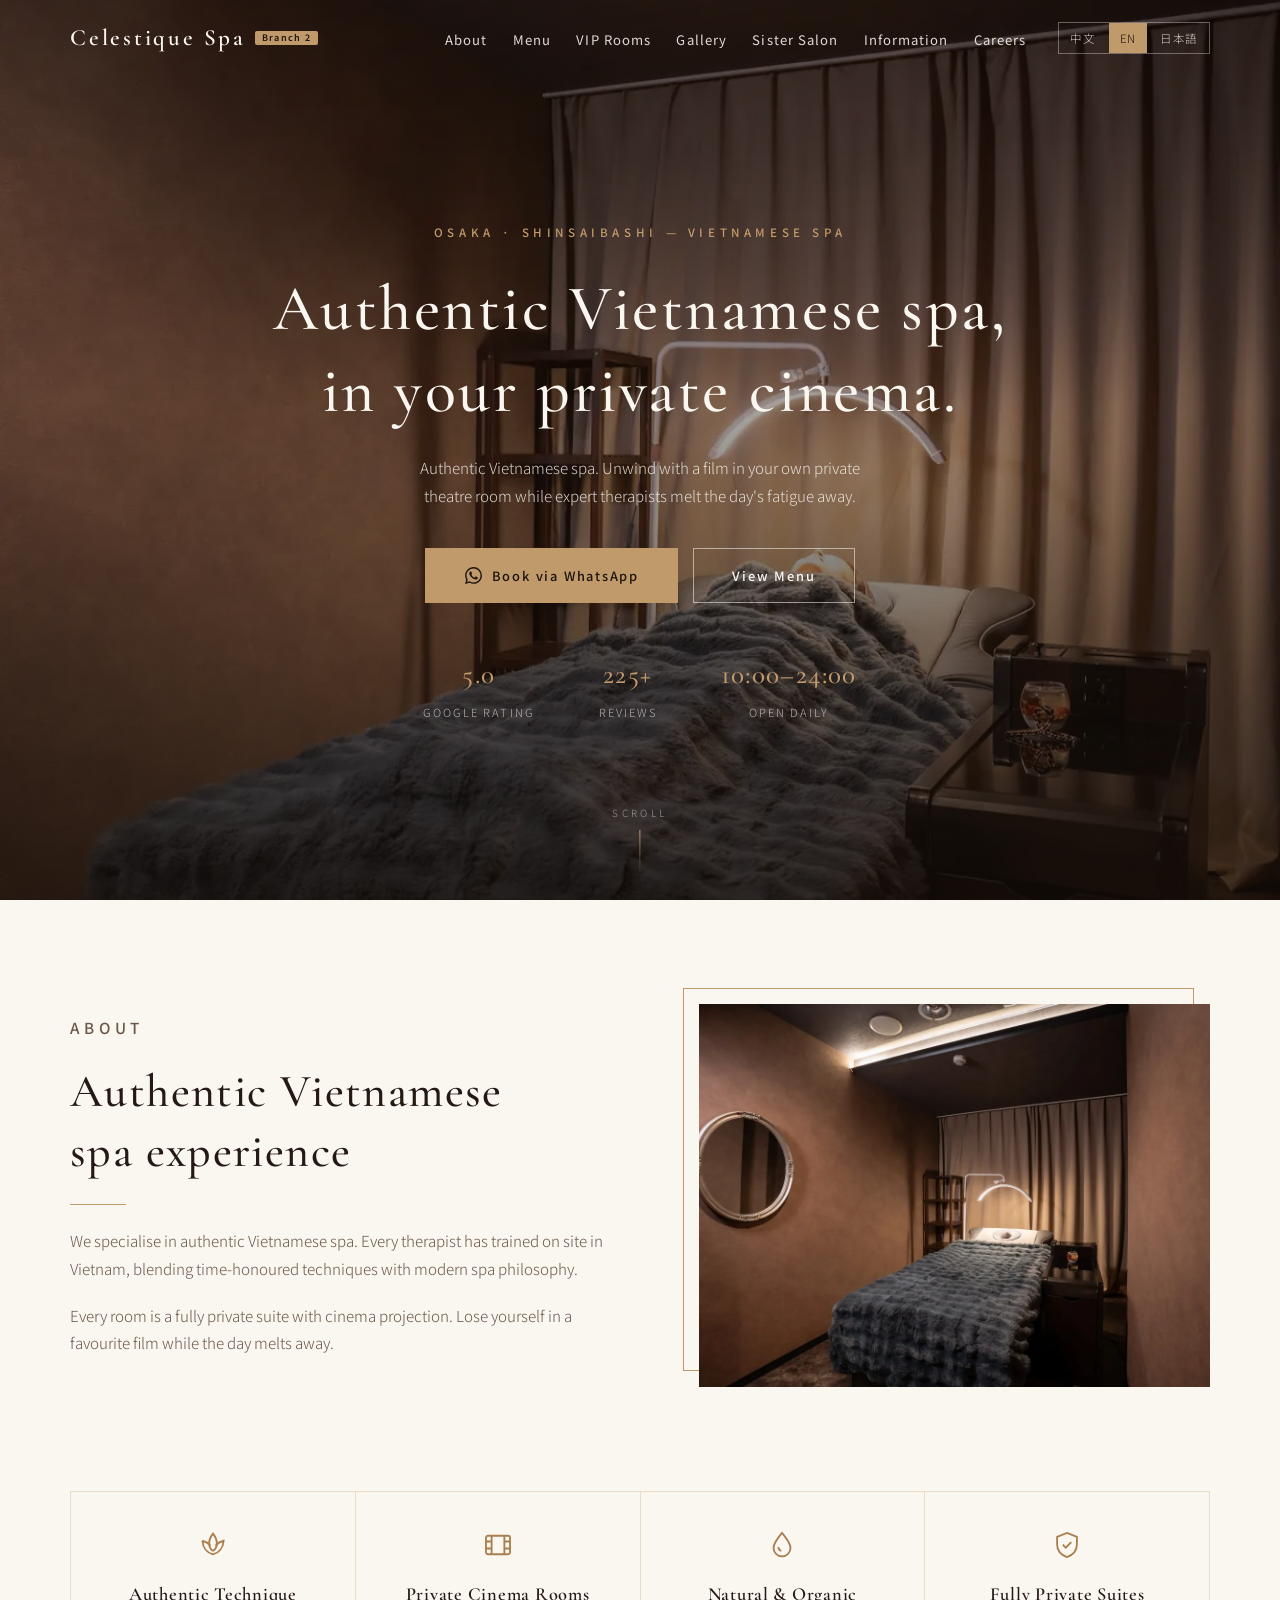
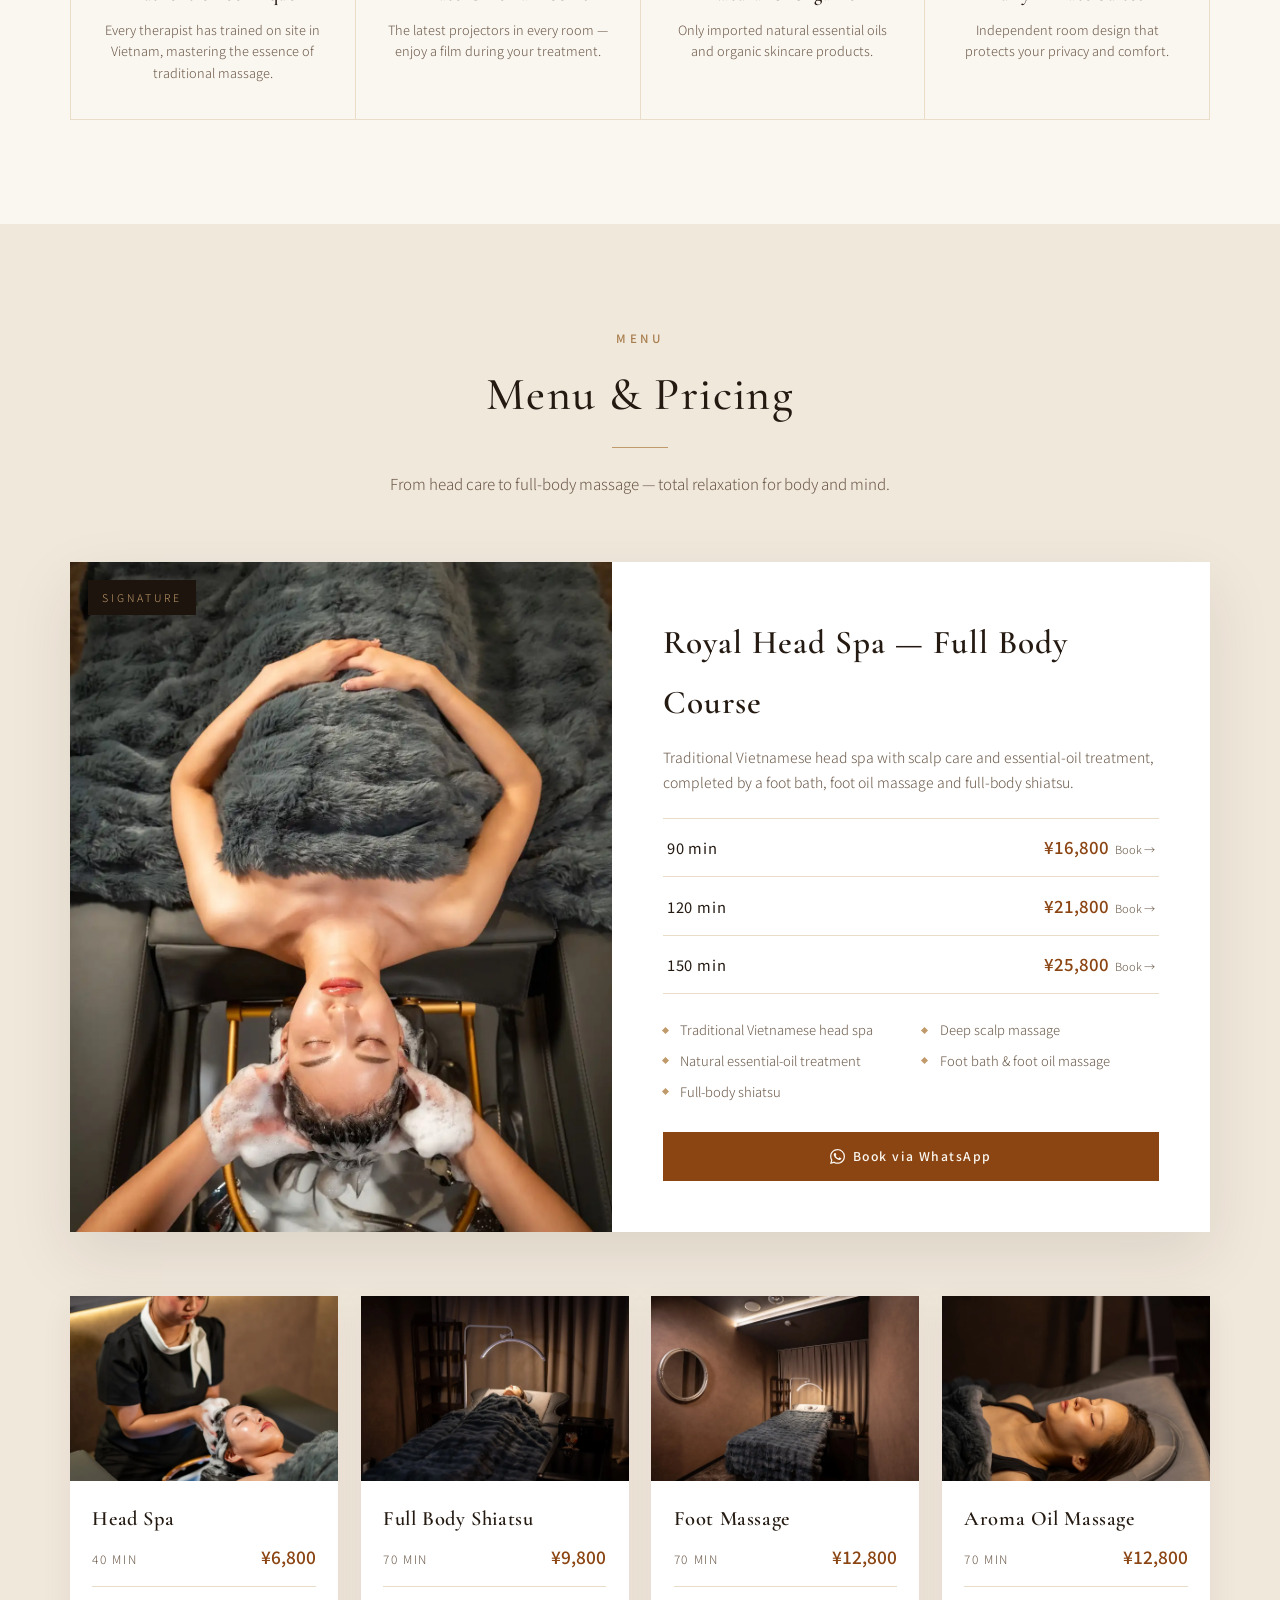
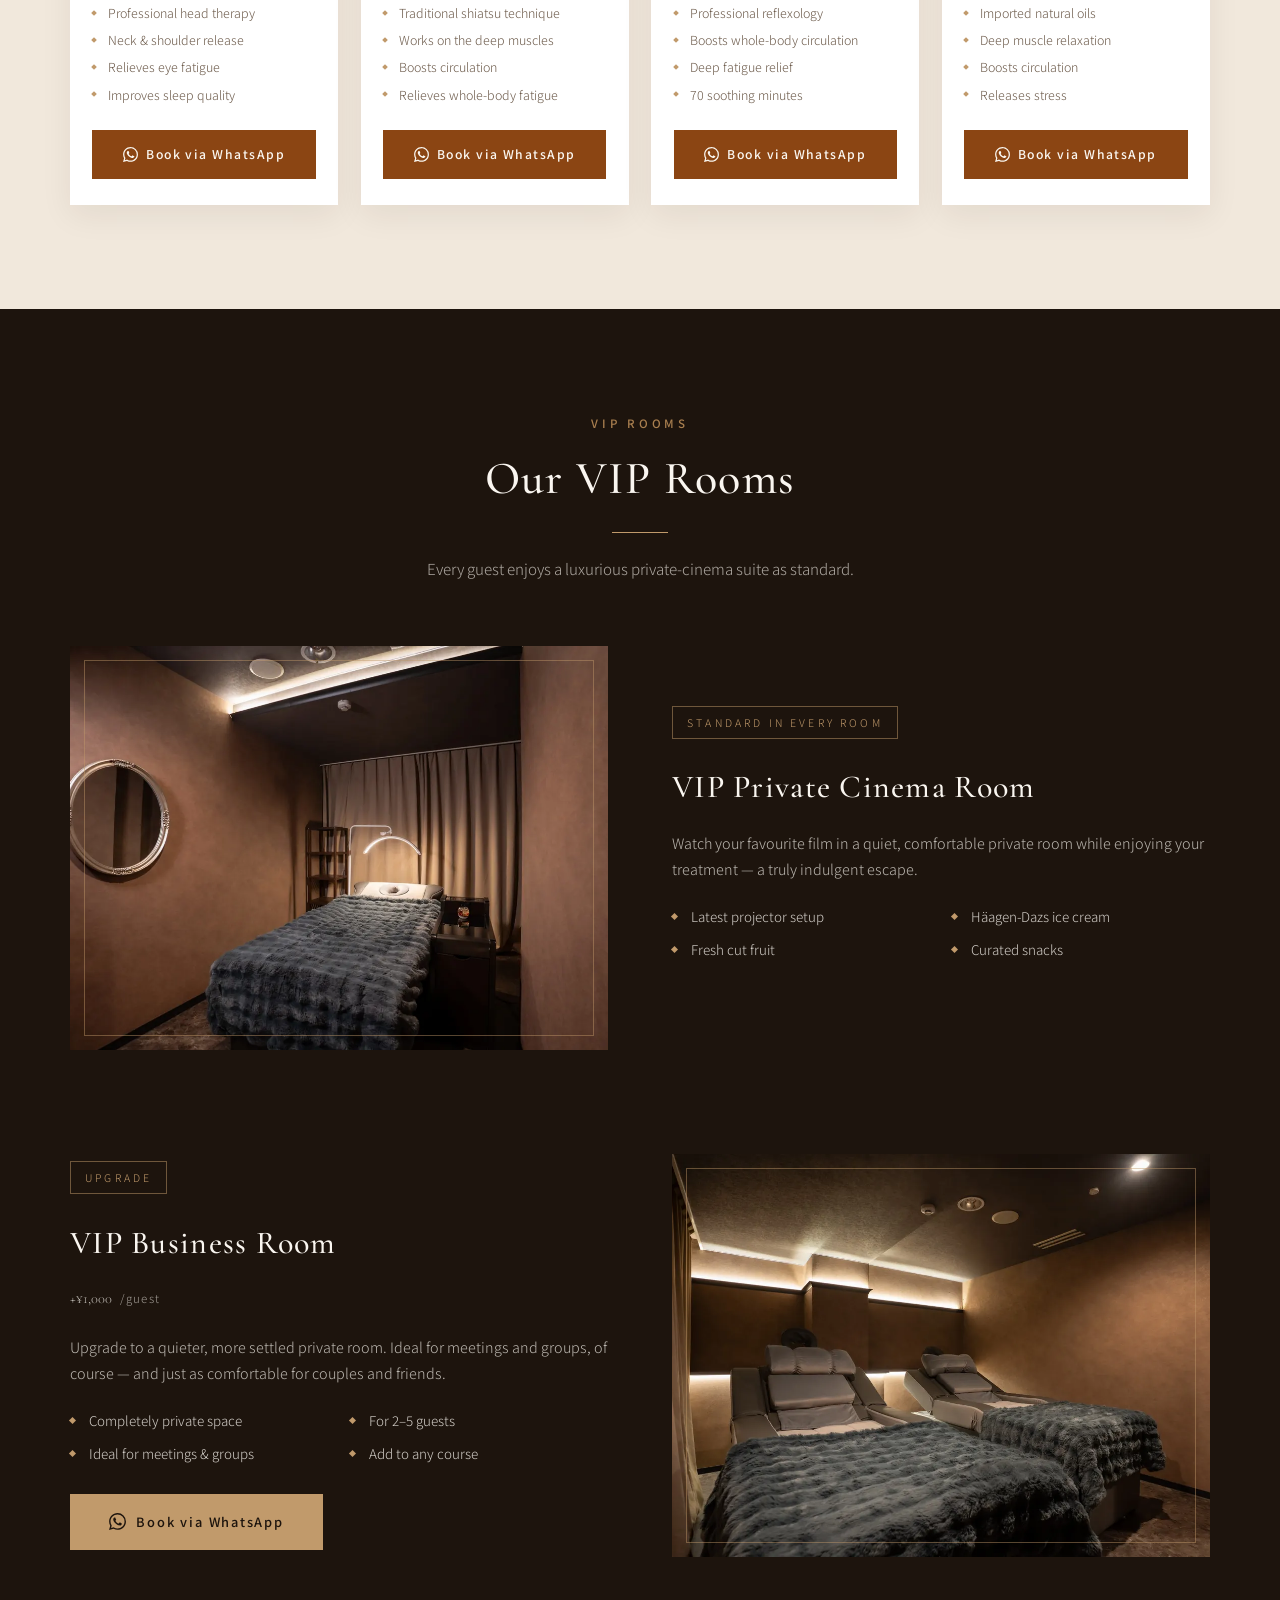
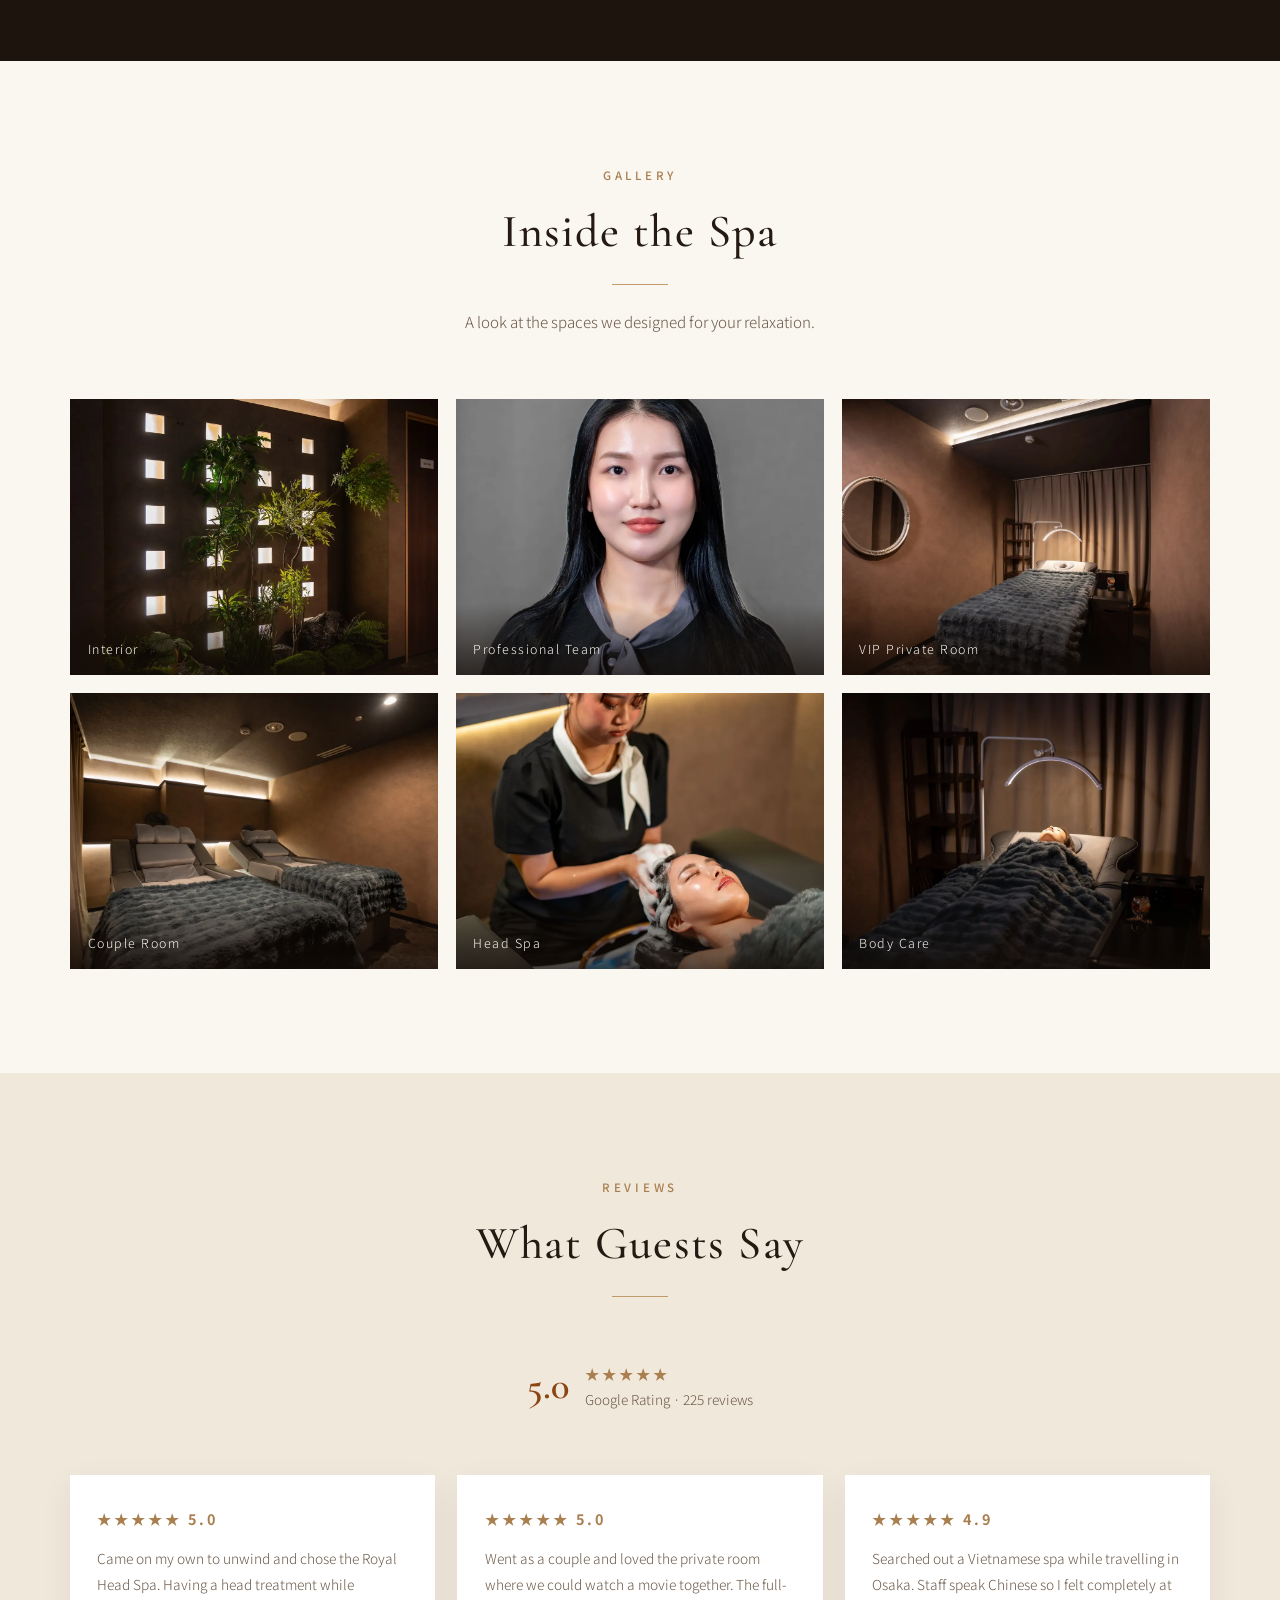
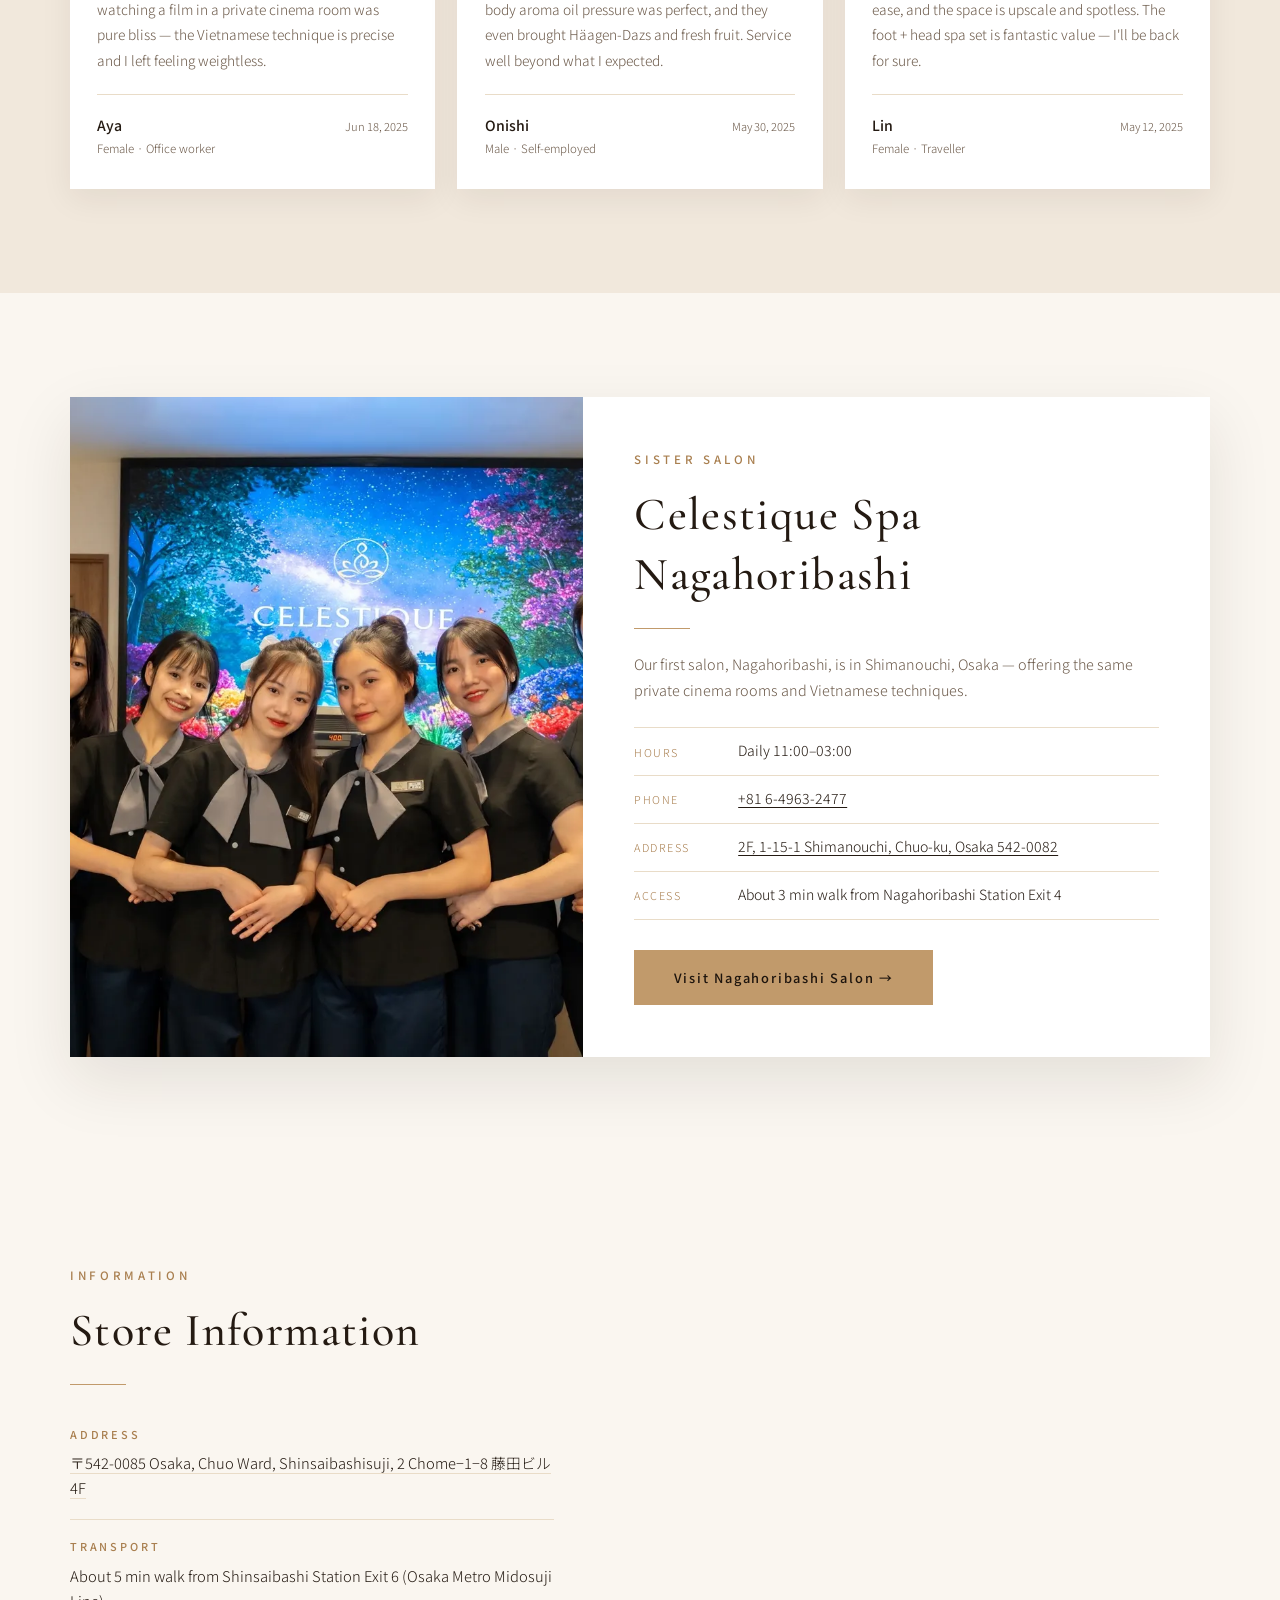
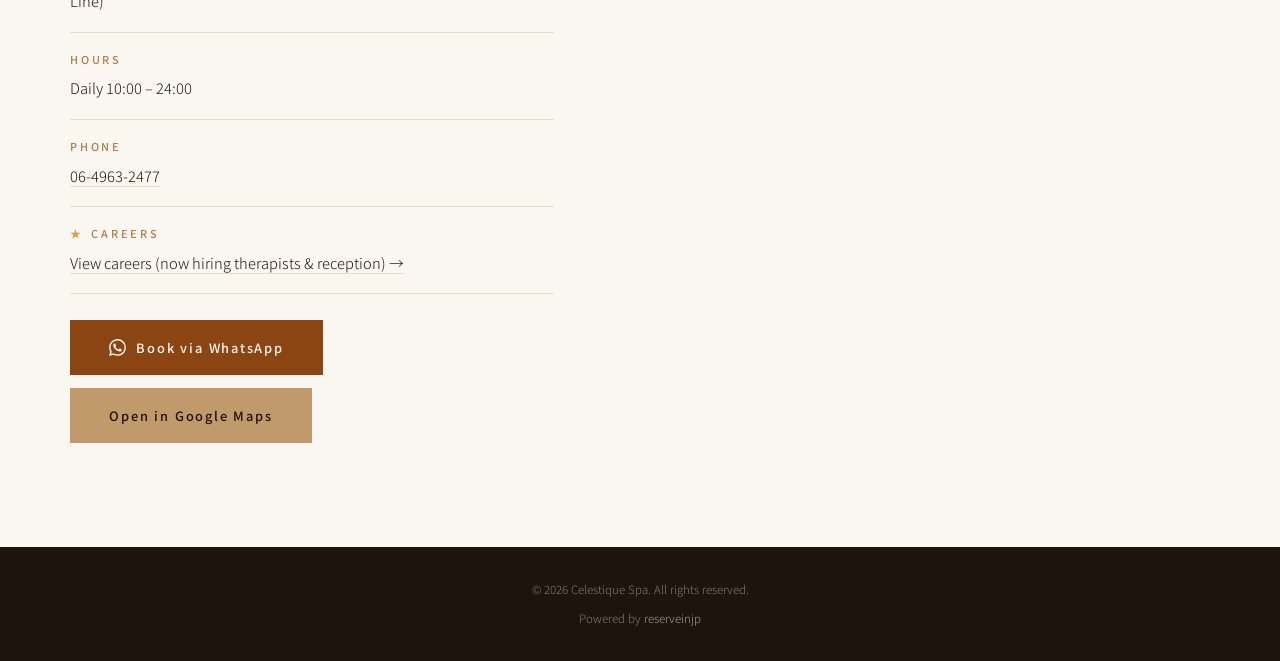
==== commit 311e84bd: "Align Access address, phone format, and map pin with the Shinsaibashi Google listing. Co-authored-by" ====
--- a/en/index.html
+++ b/en/index.html
@@ -342,7 +342,7 @@
             <ul class="sister-info">
             <li><span class="k">Hours</span><span class="v">Daily 11:00–03:00</span></li>
             <li><span class="k">Phone</span><span class="v"><a href="tel:+81649632477">+81 6-4963-2477</a></span></li>
-            <li><span class="k">Address</span><span class="v"><a href="https://maps.app.goo.gl/aXwWCqiYofArRiDN9?g_st=ic" target="_blank" rel="noopener">2F, 1-15-1 Shimanouchi, Chuo-ku, Osaka 542-0082</a></span></li>
+            <li><span class="k">Address</span><span class="v"><a href="https://maps.app.goo.gl/tpL7jkPrLn7CtPPL7" target="_blank" rel="noopener">2F, 1-15-1 Shimanouchi, Chuo-ku, Osaka 542-0082</a></span></li>
             <li><span class="k">Access</span><span class="v">About 3 min walk from Nagahoribashi Station Exit 4</span></li>
             </ul>
             <a href="https://arfunpizza.com/fi/shops/celestiquespa/landing.html" target="_blank" rel="noopener" class="btn btn-gold">Visit Nagahoribashi Salon →</a>
@@ -360,7 +360,7 @@
             <div class="gold-rule"></div>
             <div class="access-item">
               <h4>Address</h4>
-              <p><a href="https://maps.app.goo.gl/aXwWCqiYofArRiDN9?g_st=ic" target="_blank" rel="noopener noreferrer">〒542-0085 Osaka, Chuo Ward, Shinsaibashisuji, 2 Chome−1−8 藤田ビル4F</a></p>
+              <p><a href="https://maps.app.goo.gl/aXwWCqiYofArRiDN9?g_st=ic" target="_blank" rel="noopener noreferrer">〒542-0085 Osaka, Chuo Ward, Shinsaibashisuji, 2 Chome−1−8 藤田ビル 4F</a></p>
             </div>
             <div class="access-item">
               <h4>Transport</h4>
@@ -372,7 +372,7 @@
             </div>
             <div class="access-item">
               <h4>Phone</h4>
-              <p><a href="tel:+81649632477">+81 6-4963-2477</a></p>
+              <p><a href="tel:+81649632477">06-4963-2477</a></p>
             </div>
             <div class="access-item">
               <h4 class="rec-title"><span class="rec-star">★</span> Careers</h4>
@@ -385,7 +385,7 @@
             </div>
           </div>
           <div class="access-map">
-            <iframe title="Celestique Spa map" src="https://maps.google.com/maps?q=%E5%A4%A7%E9%98%AA%E5%BA%9C%E5%A4%A7%E9%98%AA%E5%B8%82%E4%B8%AD%E5%A4%AE%E5%8C%BA%E5%BF%83%E6%96%8E%E6%A9%8B%E7%AD%8B2%E4%B8%81%E7%9B%AE1-8+%E8%97%A4%E7%94%B0%E3%83%93%E3%83%AB&output=embed" allowfullscreen loading="lazy" referrerpolicy="no-referrer-when-downgrade"></iframe>
+            <iframe title="Celestique Spa map" src="https://maps.google.com/maps?cid=12202681524113510720&hl=en&output=embed" allowfullscreen loading="lazy" referrerpolicy="no-referrer-when-downgrade"></iframe>
           </div>
         </div>
       </div>
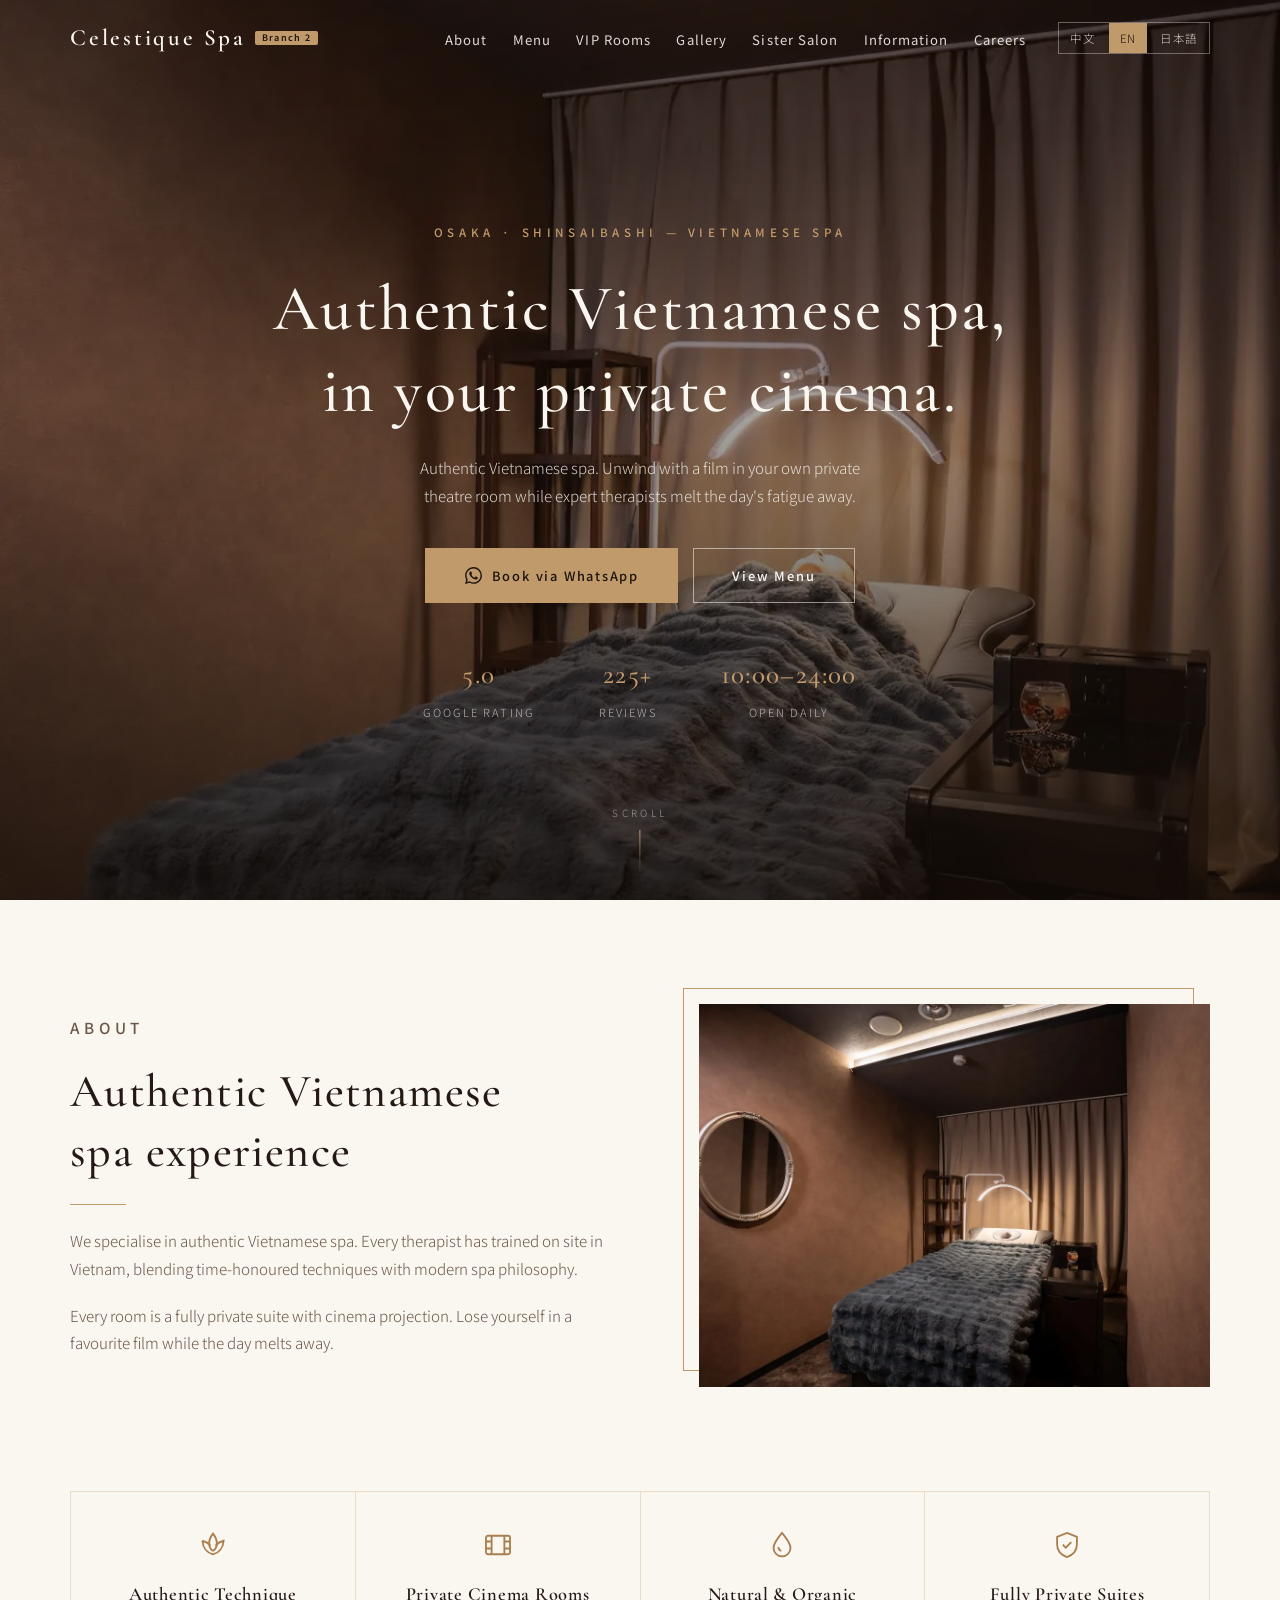
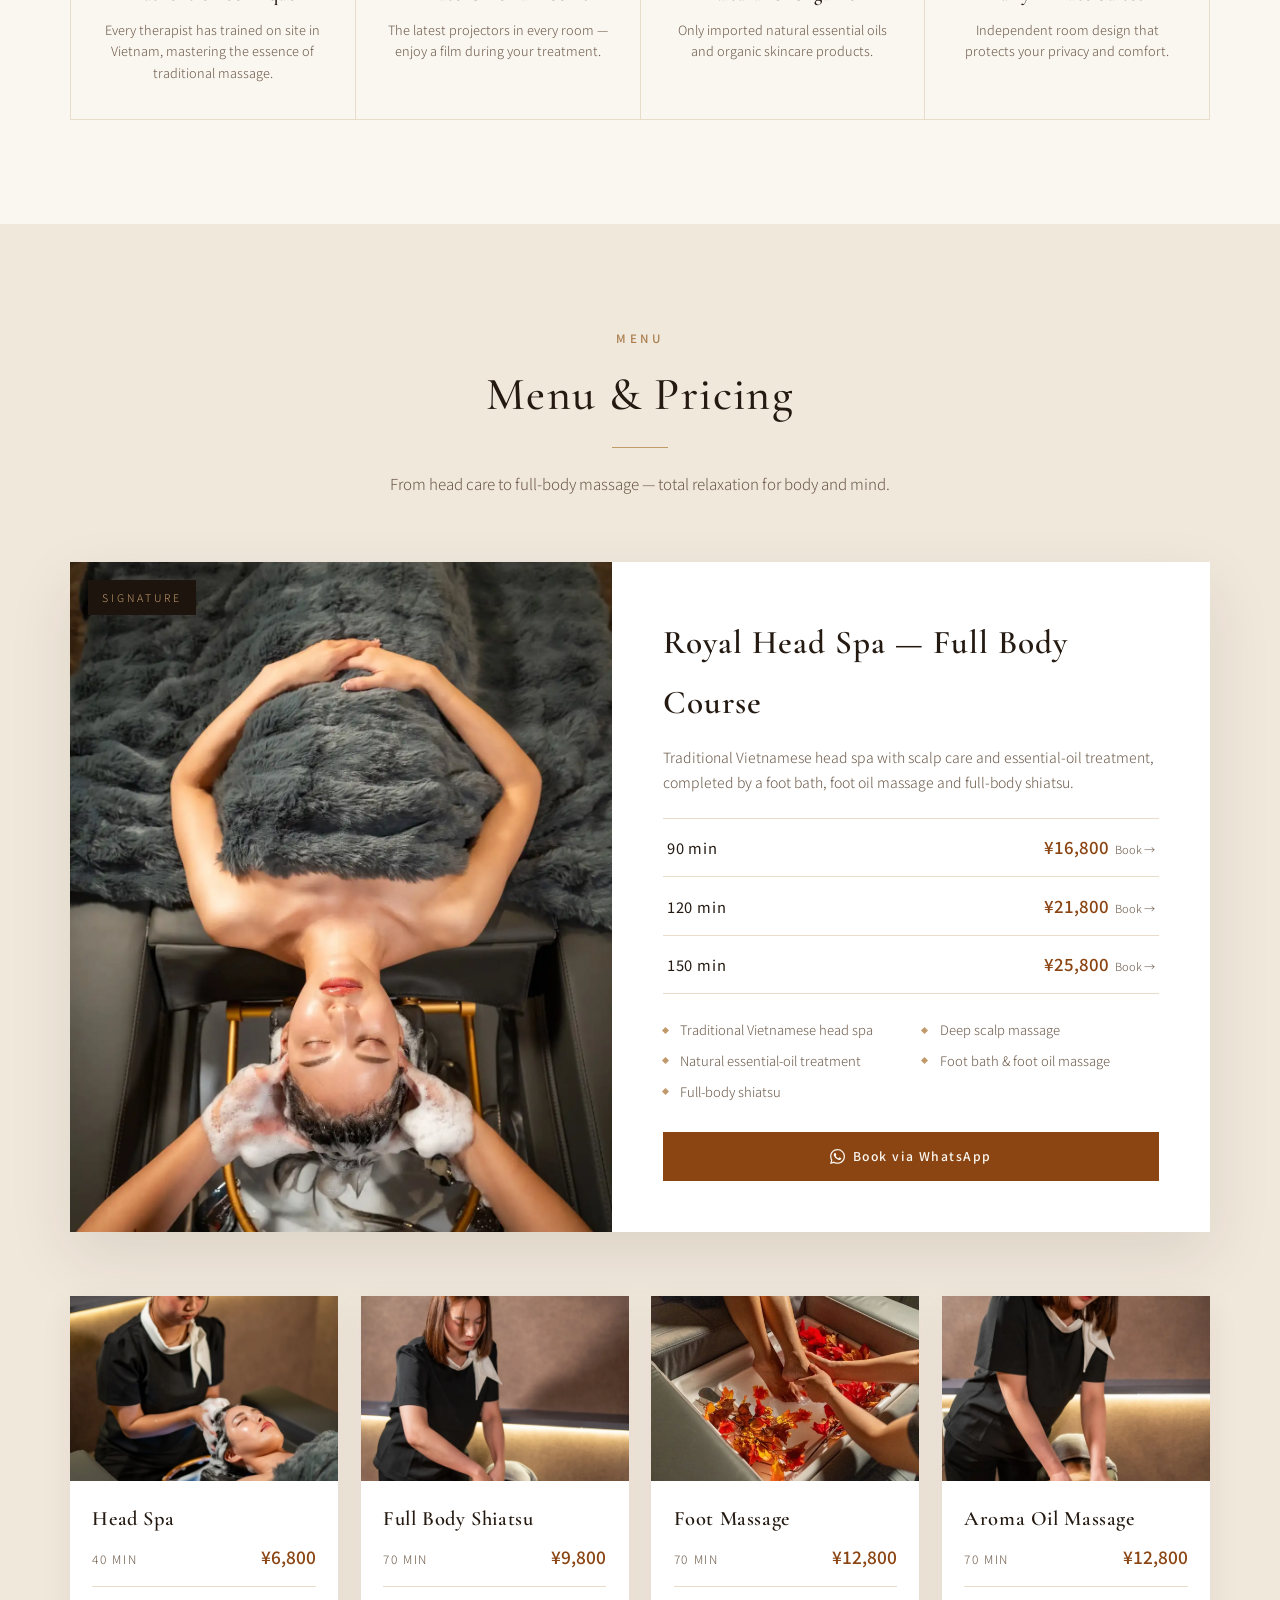
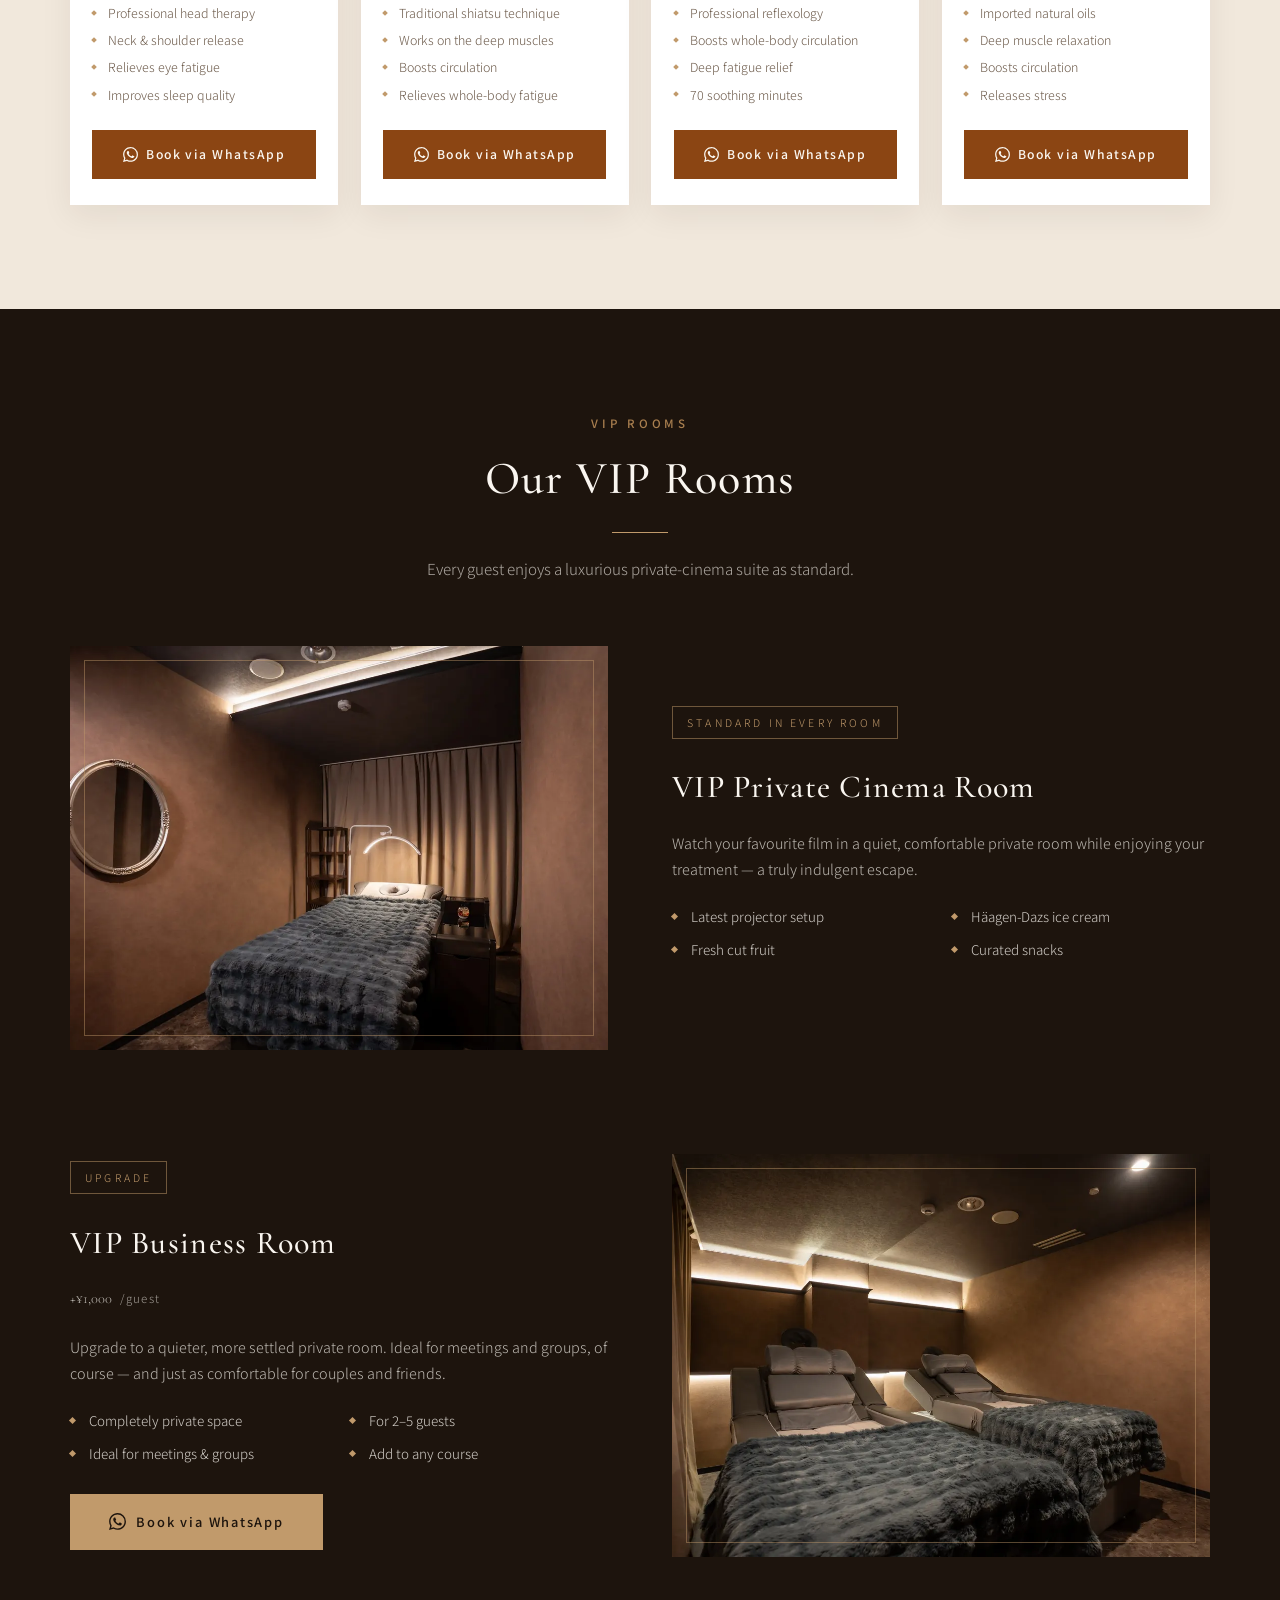
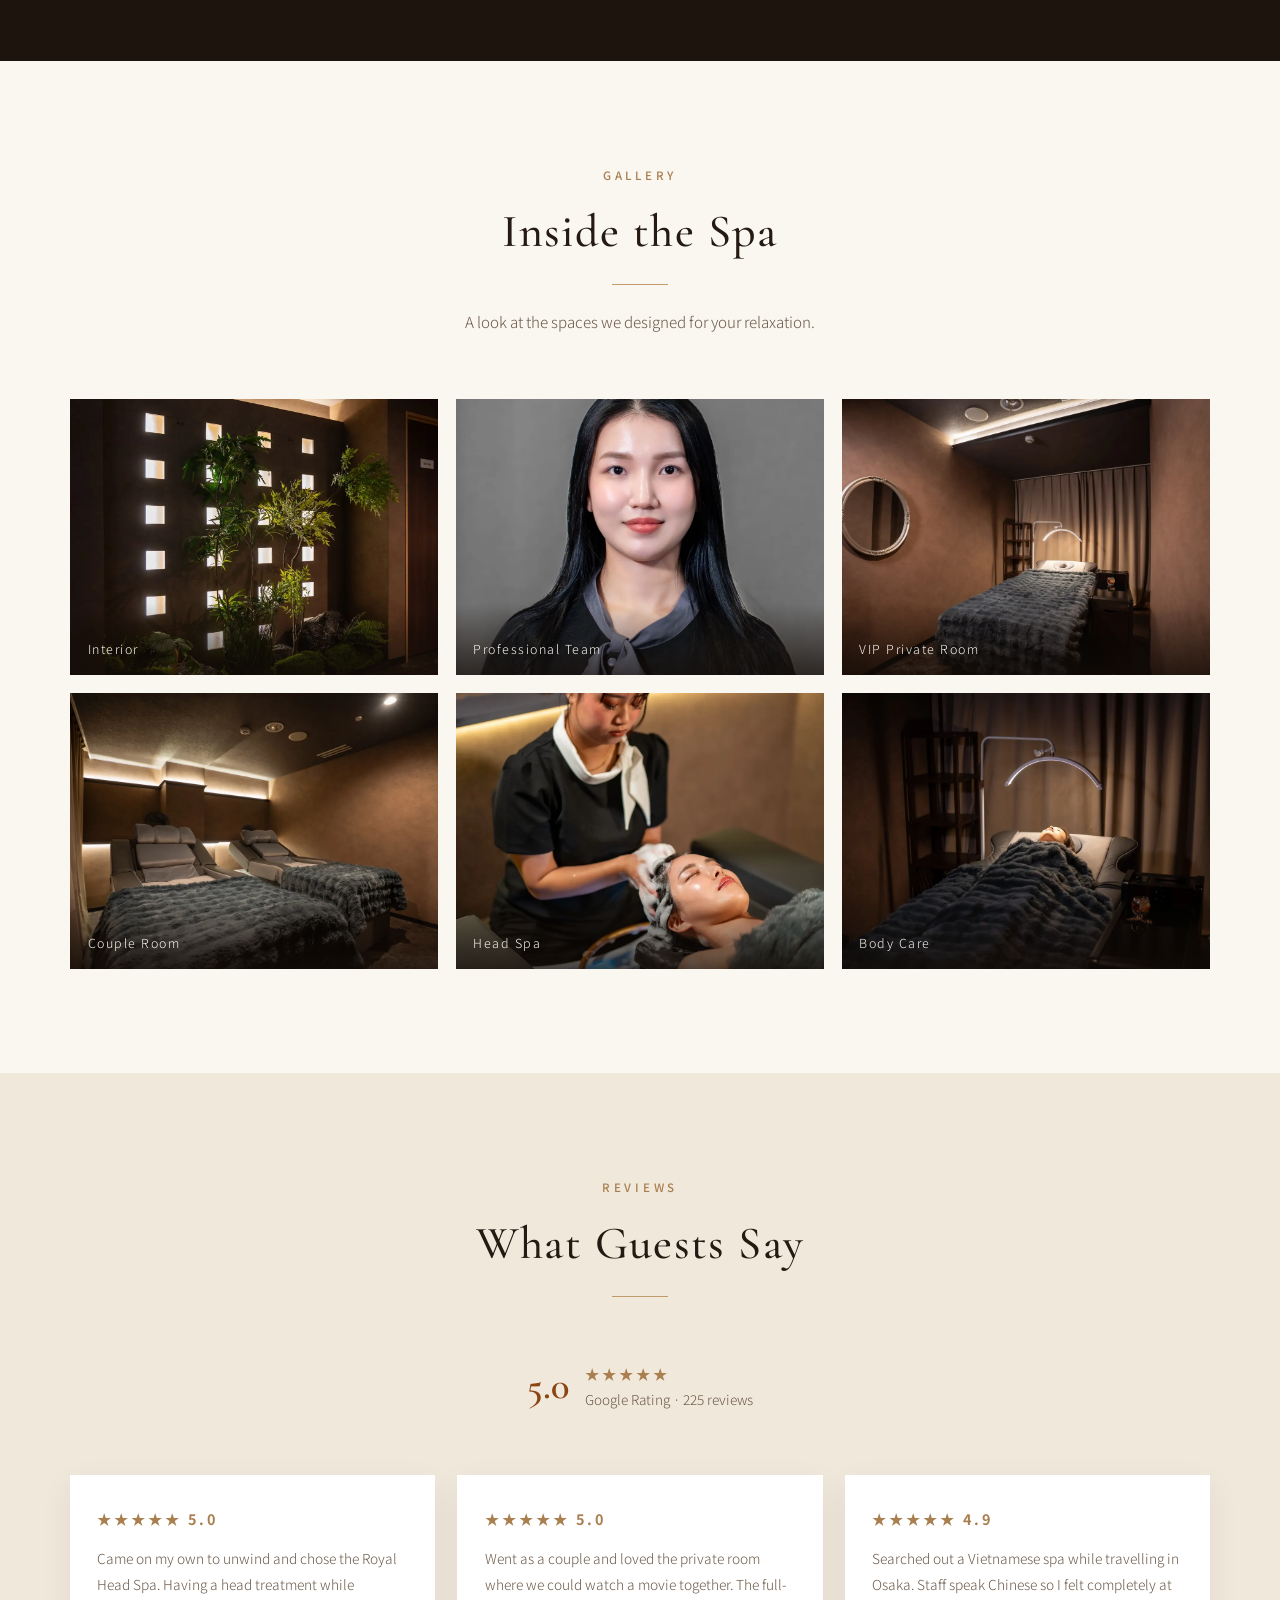
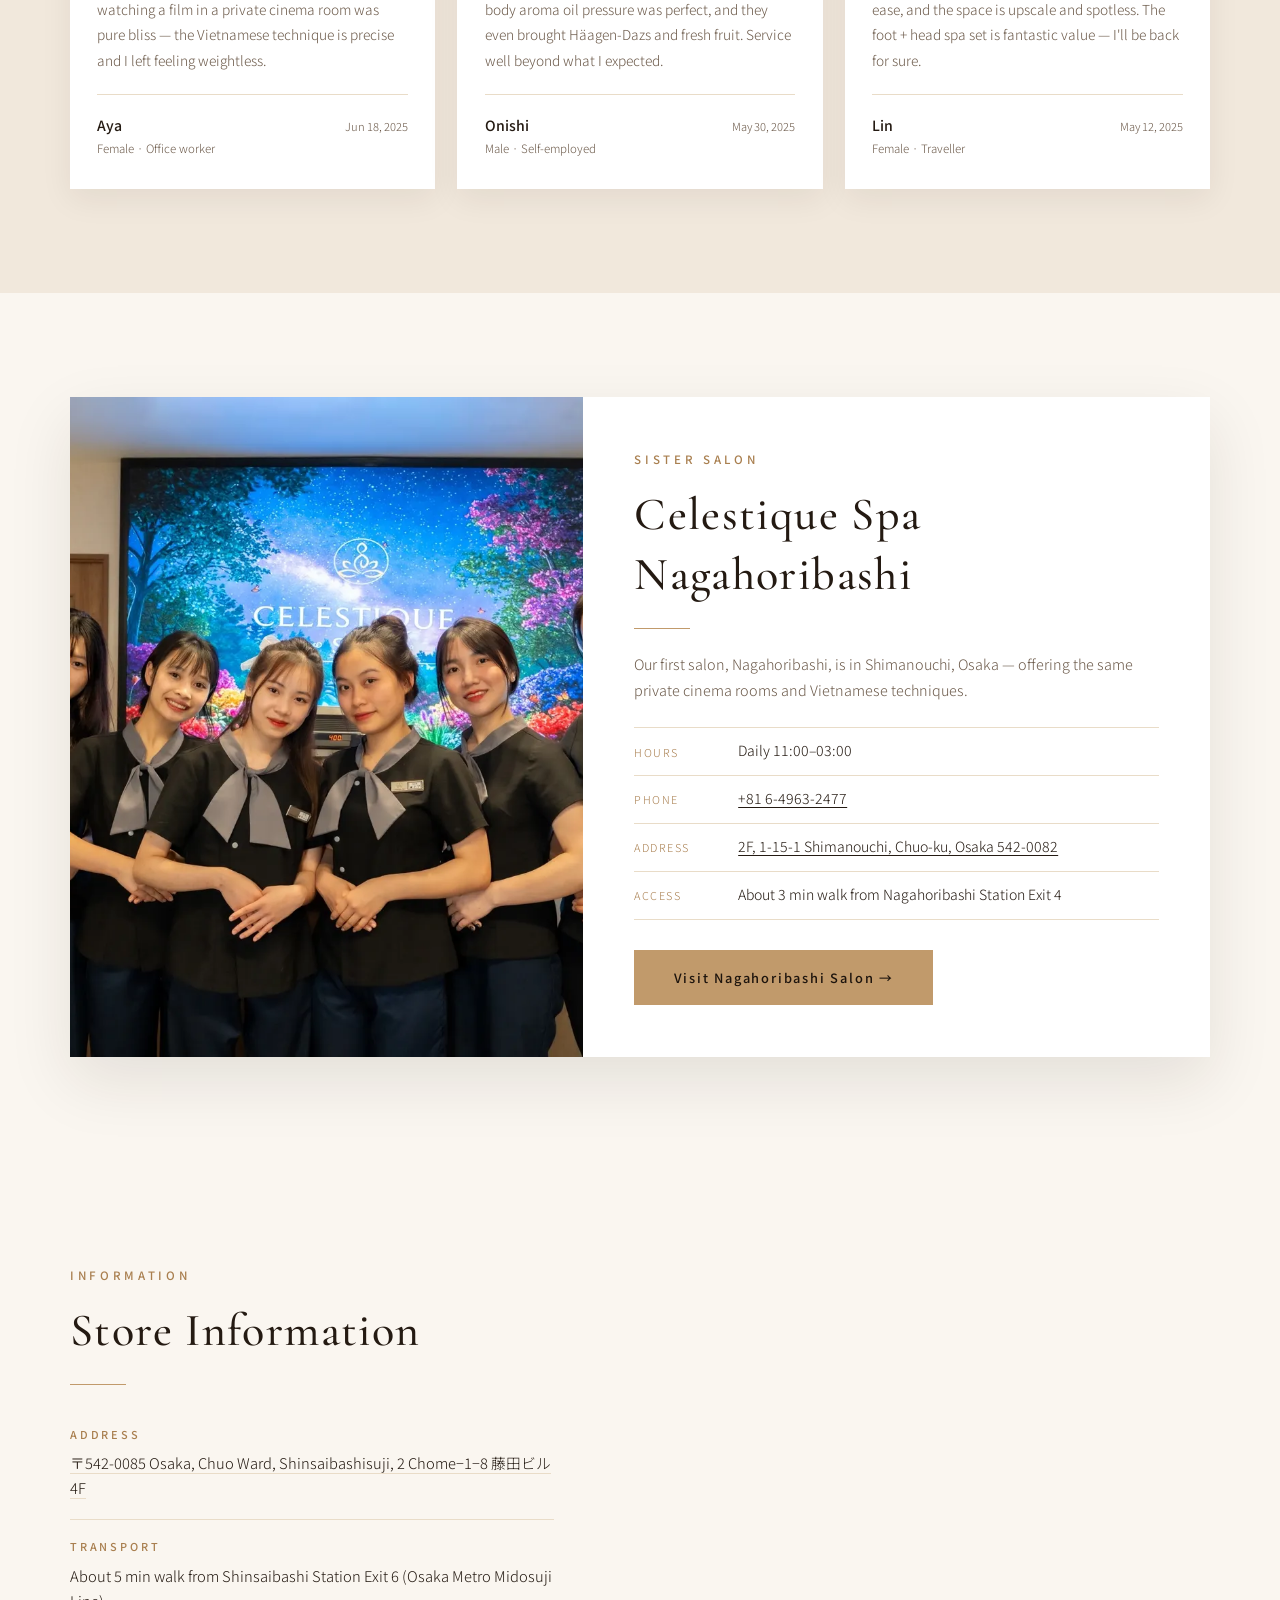
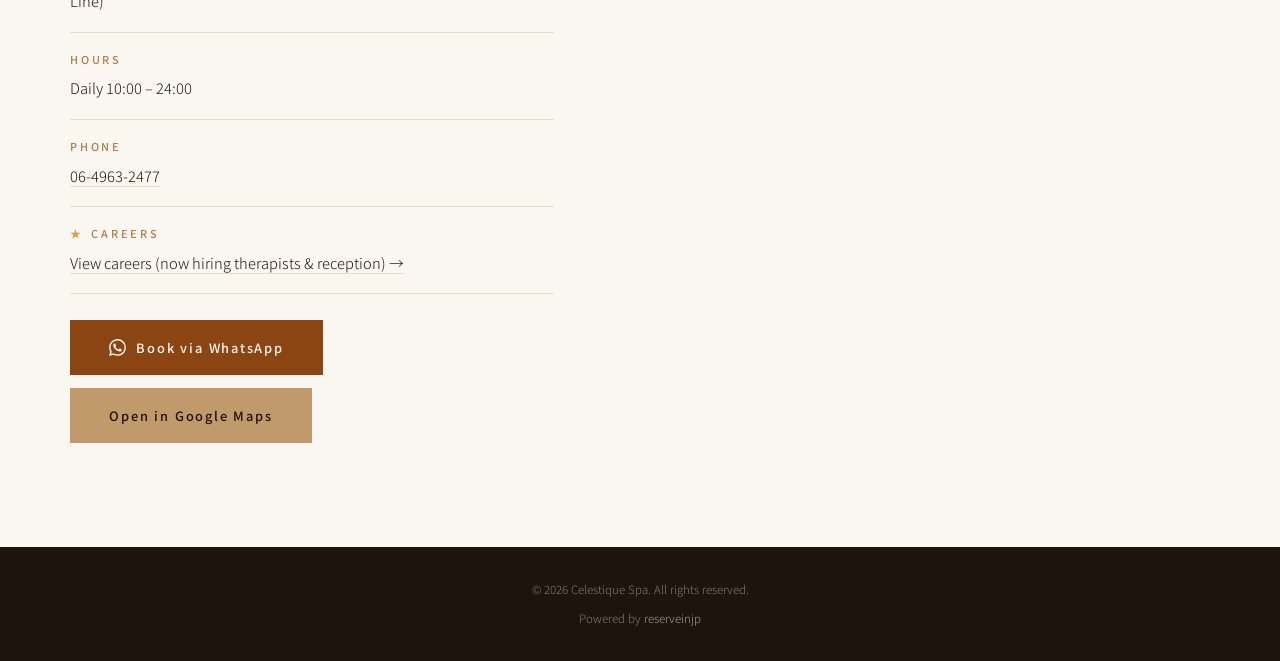
==== commit 249de988: "Swap menu photos to treatment shots: foot bath, shiatsu, and oil massage. Co-authored-by: Cursor <cu" ====
--- a/en/index.html
+++ b/en/index.html
@@ -70,7 +70,7 @@
             <p>Every room is a fully private suite with cinema projection. Lose yourself in a favourite film while the day melts away.</p>
           </div>
           <div class="about-media">
-            <img src="../assets/images/svc-foot.webp" alt="Celestique Spa private room" loading="lazy">
+            <img src="../assets/images/about-room.webp" alt="Celestique Spa private room" loading="lazy">
           </div>
         </div>
         <div class="features">
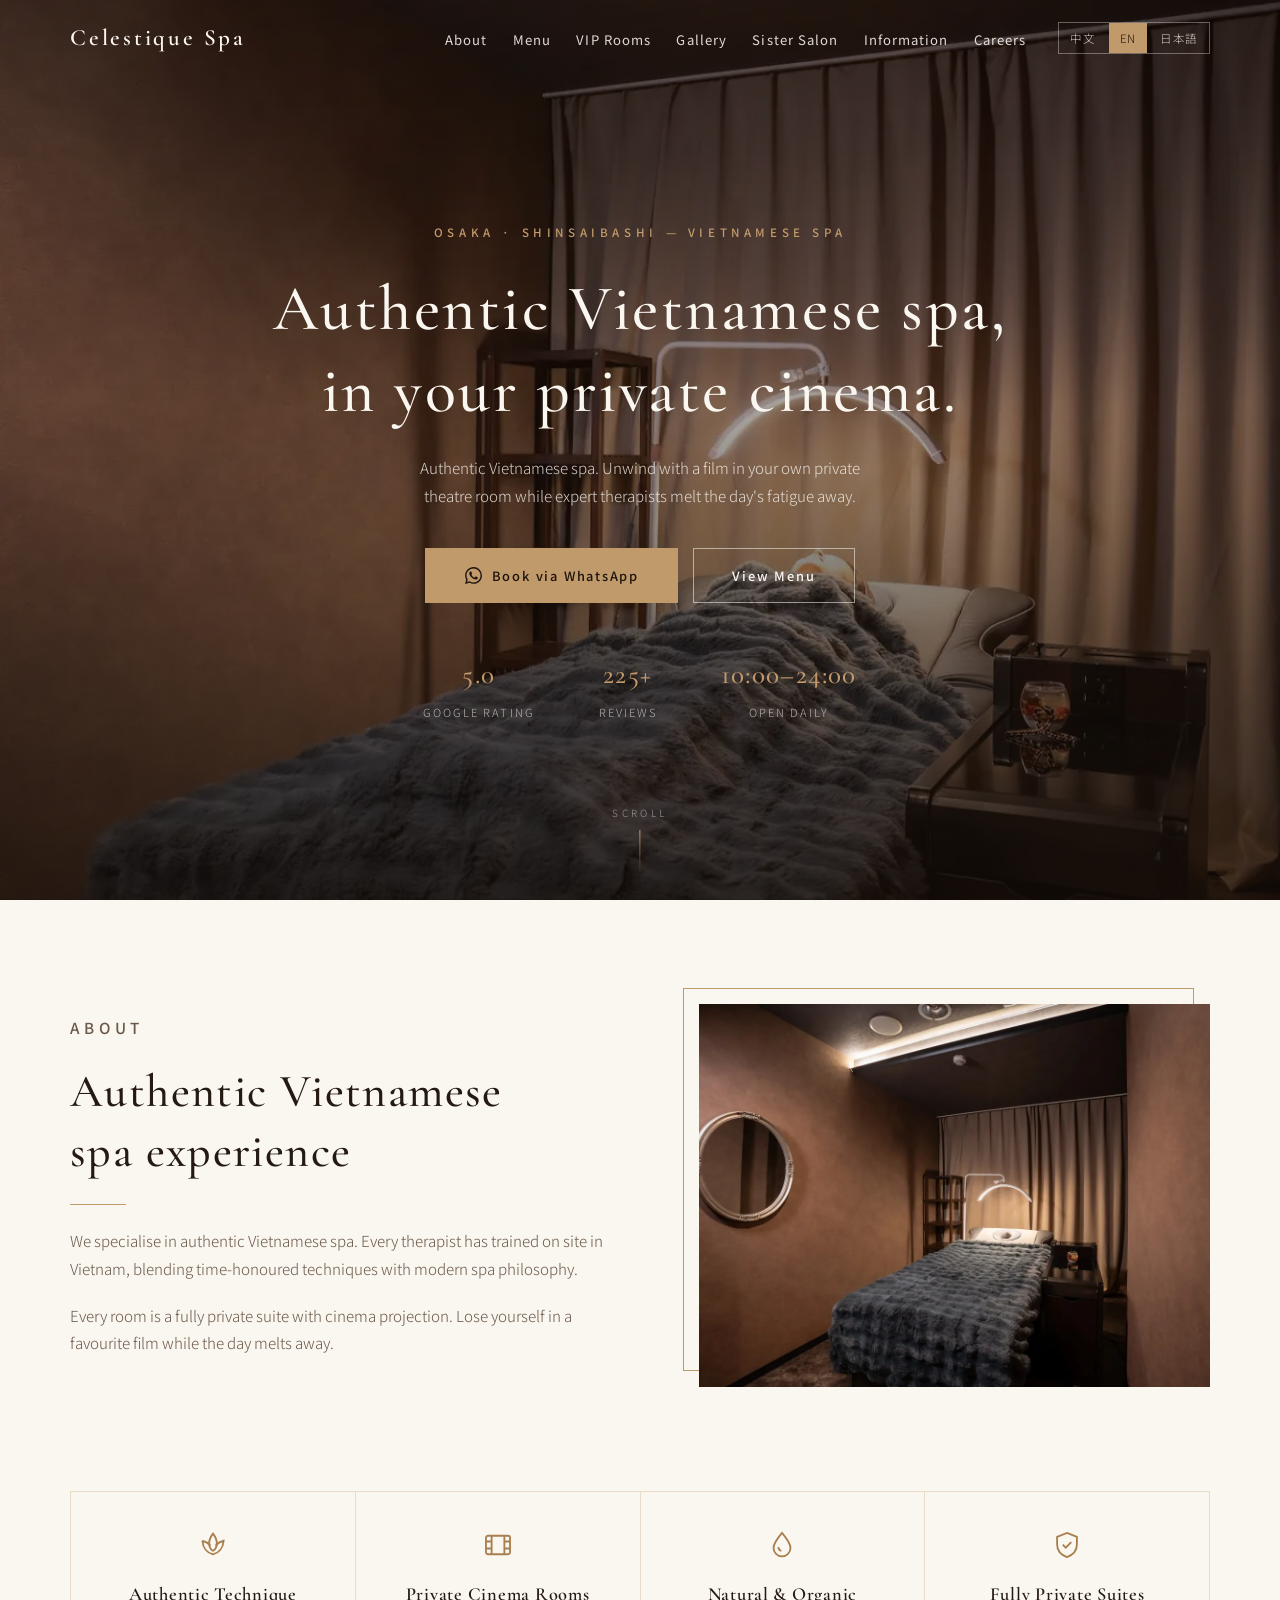
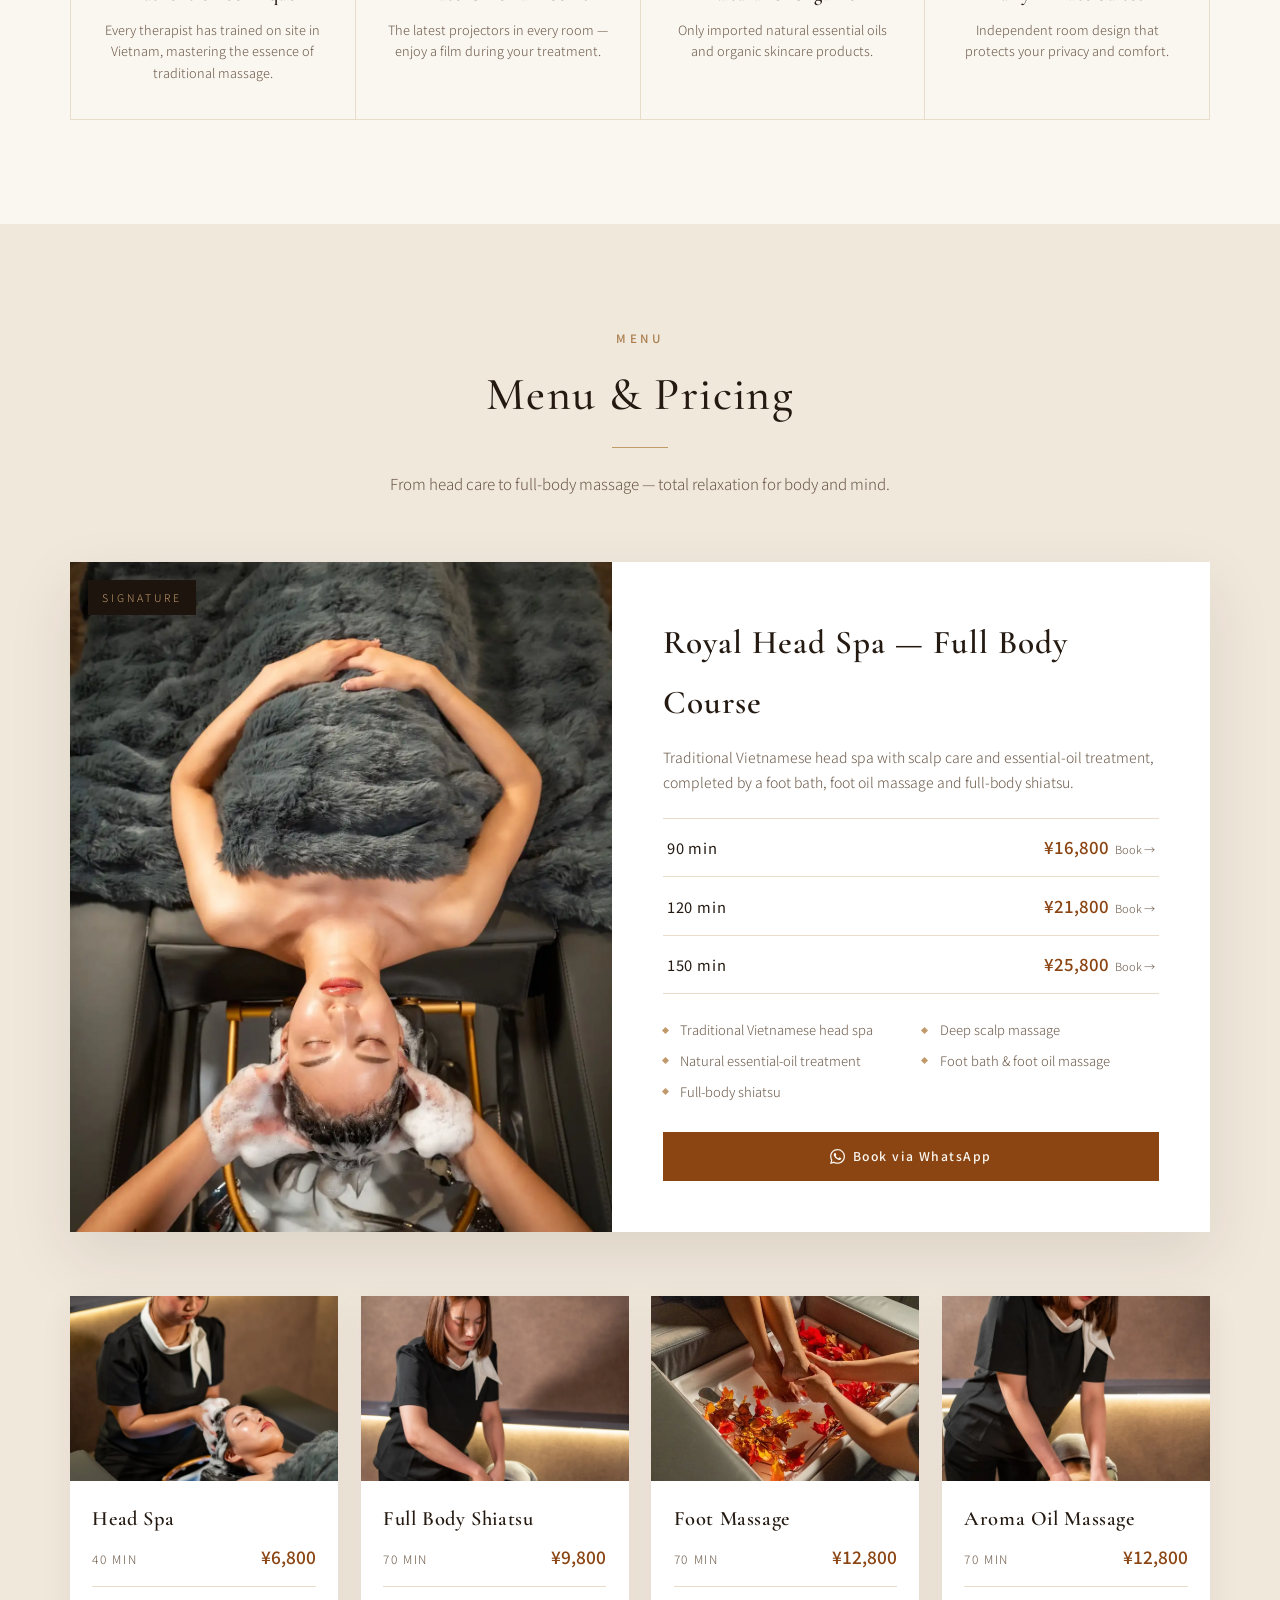
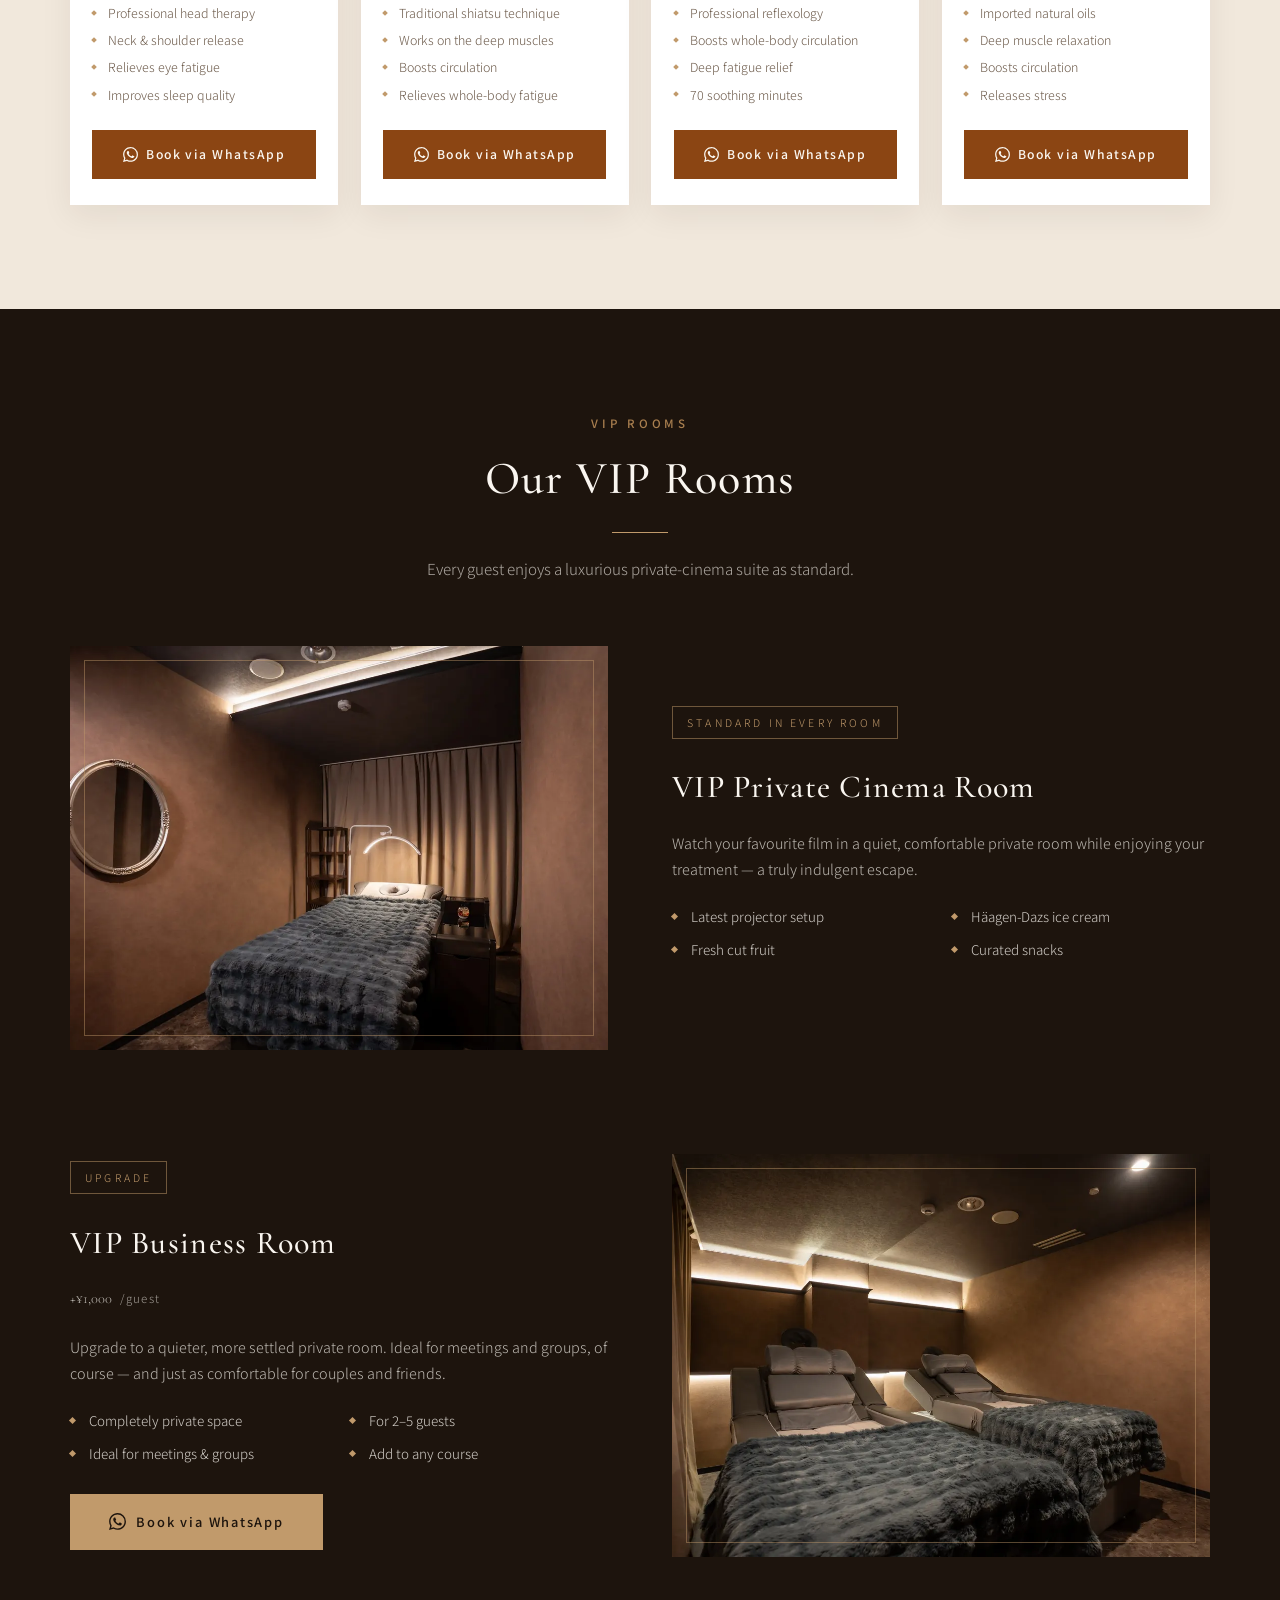
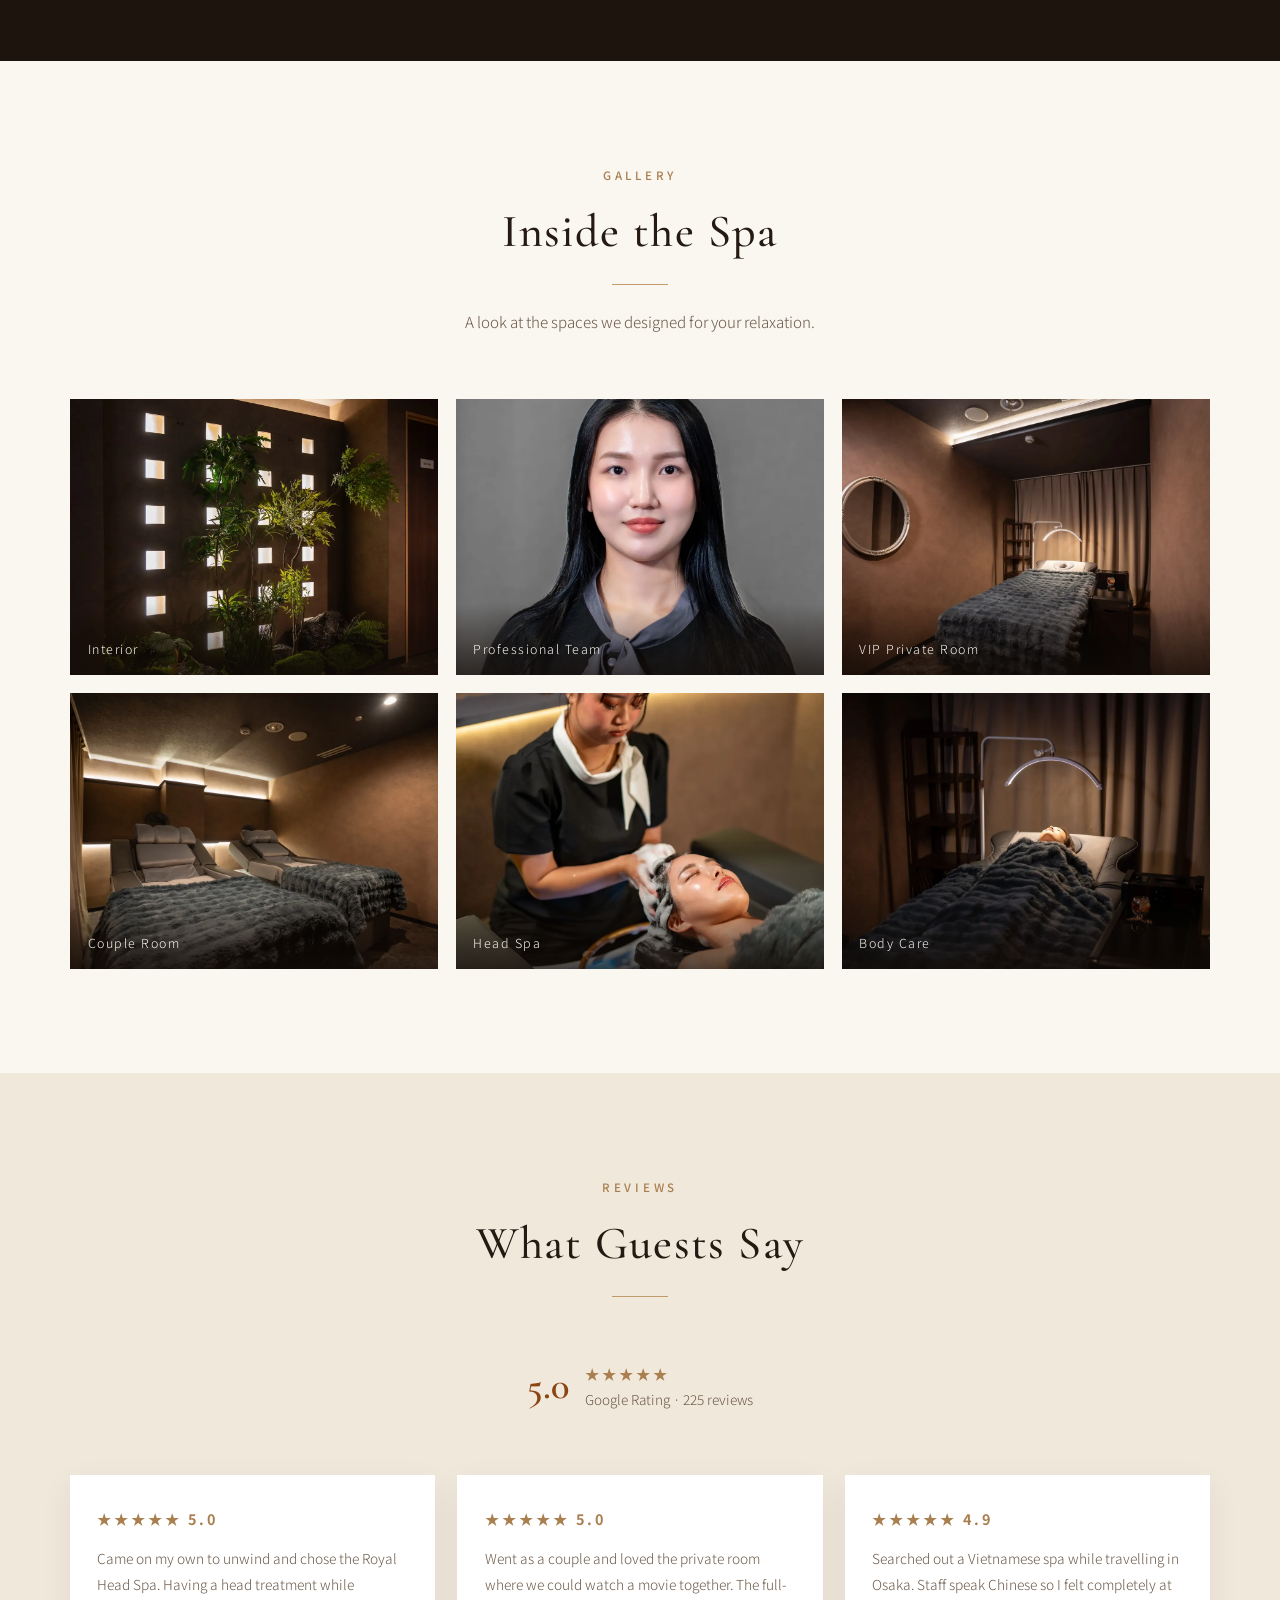
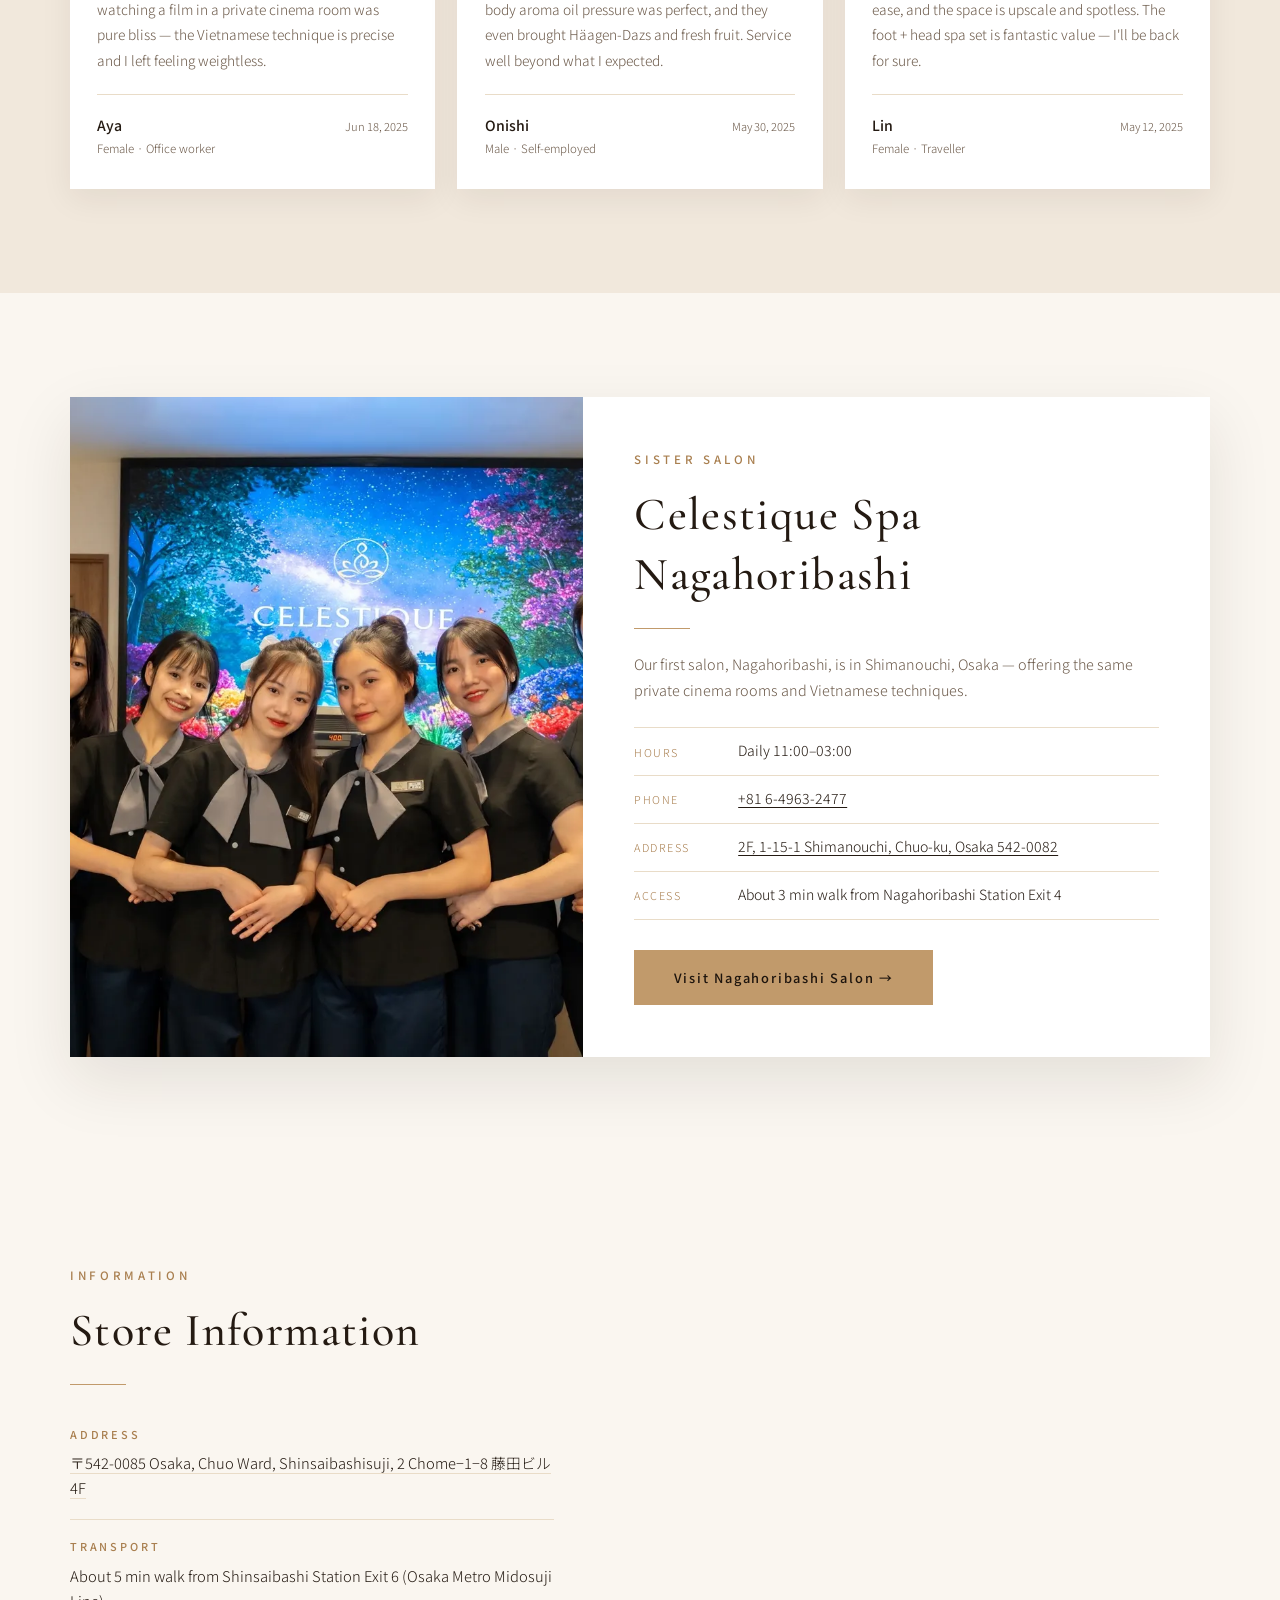
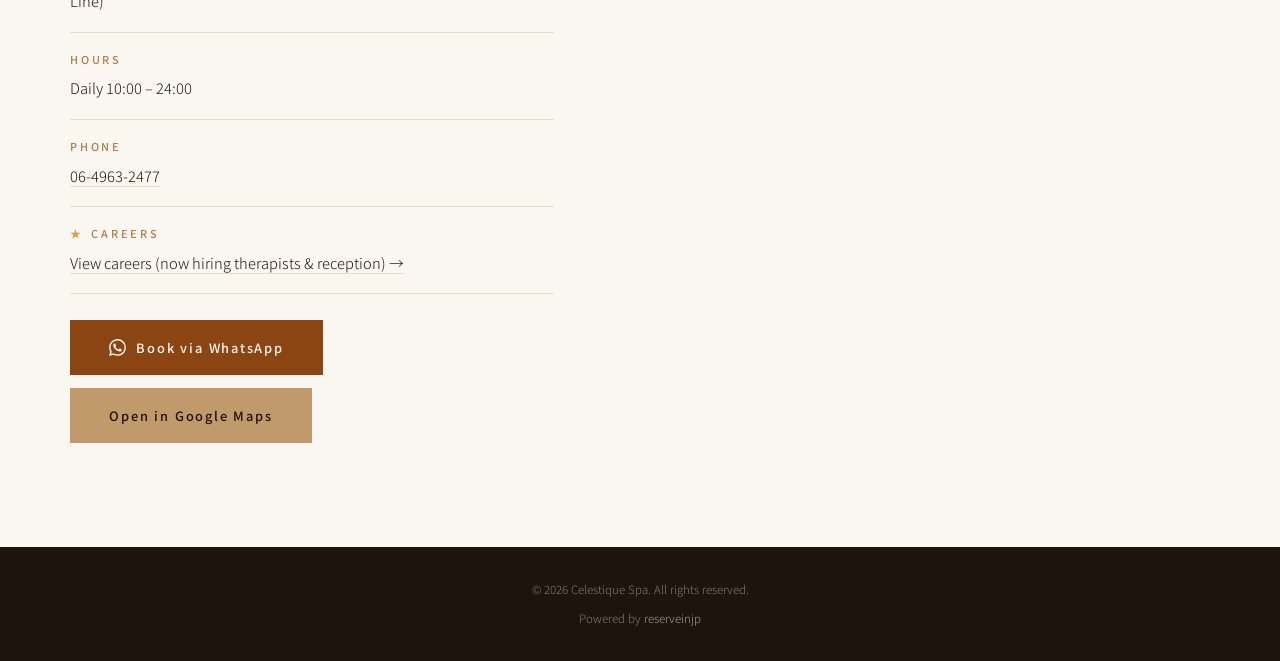
==== commit 79b18b3b: "Remove the 2号店 badge from the navbar logo. Co-authored-by: Cursor <cursoragent@cursor.com>" ====
--- a/en/index.html
+++ b/en/index.html
@@ -14,7 +14,7 @@
   <header class="header" id="header">
     <nav class="nav container">
       <a href="../landing.html" class="logo">
-        <span class="logo-en">Celestique Spa<span class="store-badge">Branch 2</span></span>
+        <span class="logo-en">Celestique Spa</span>
       </a>
       <button class="nav-toggle" aria-label="Menu" aria-expanded="false">
         <span></span>
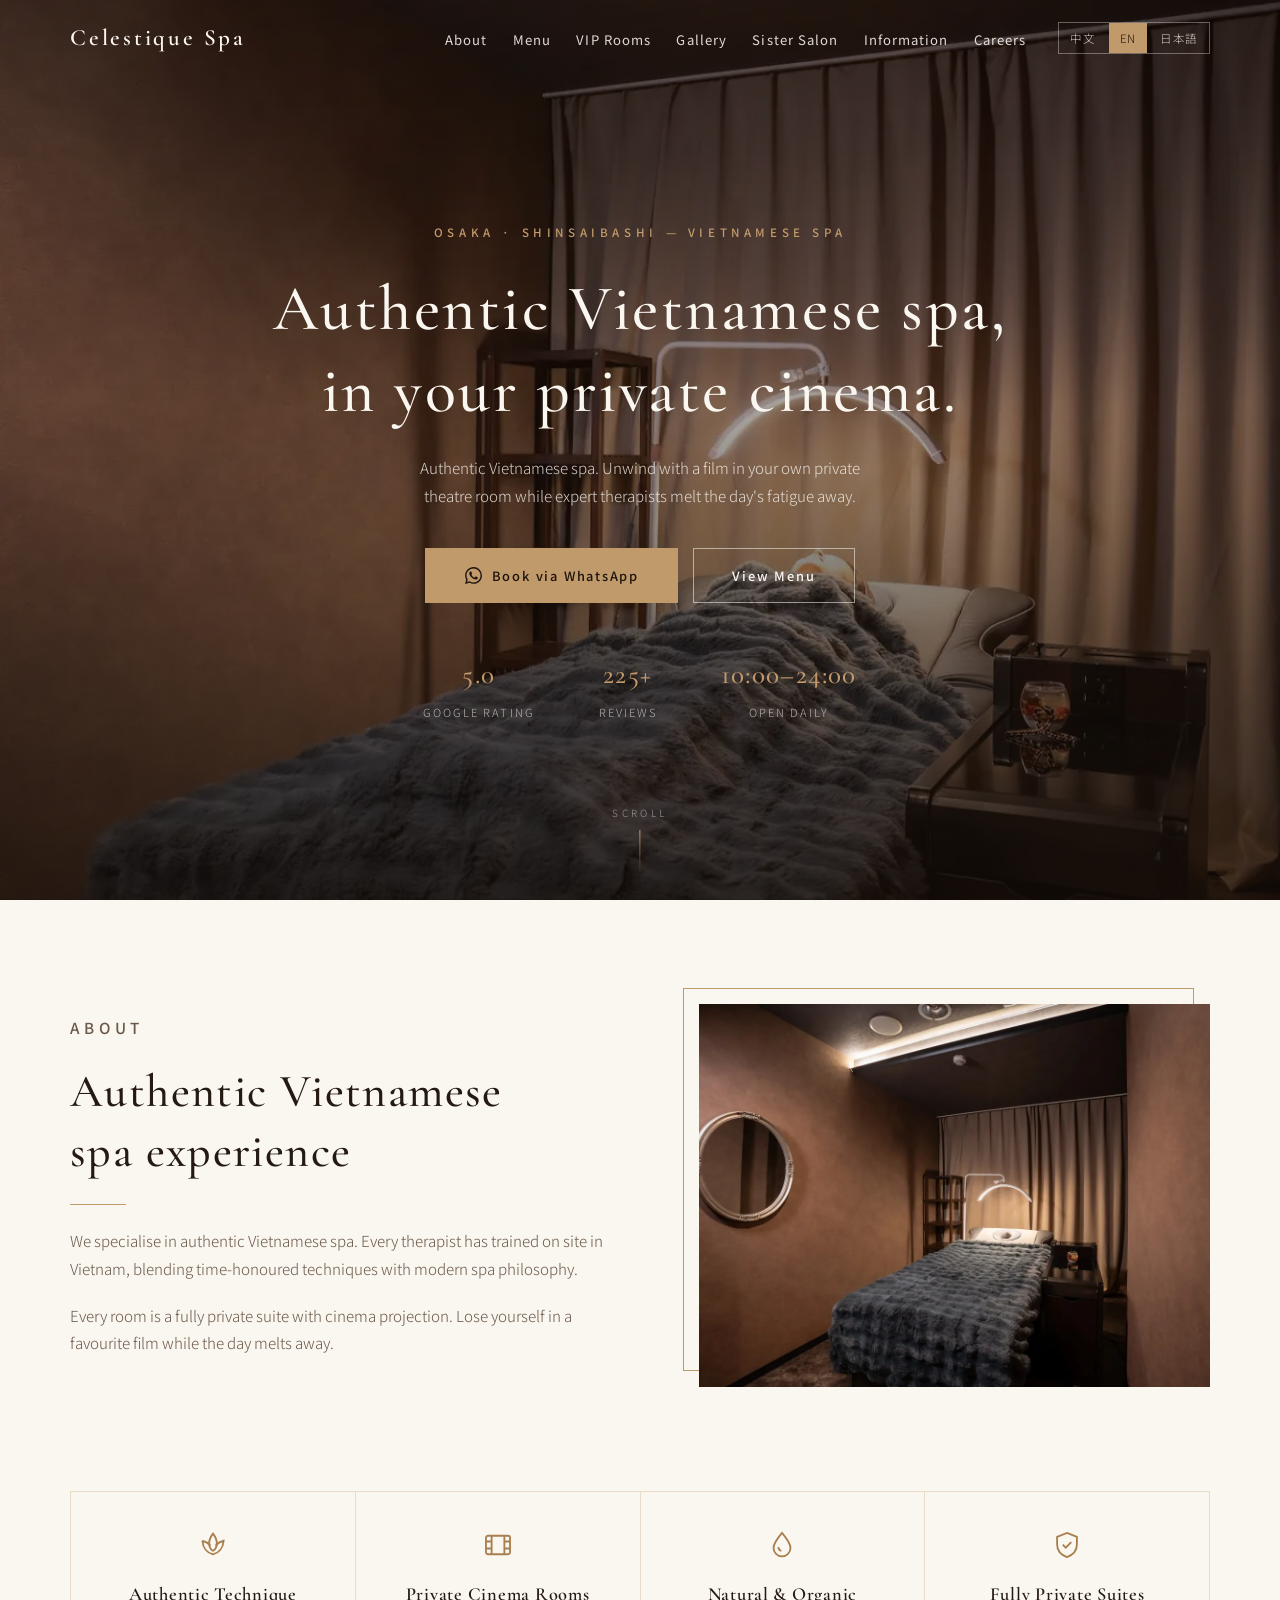
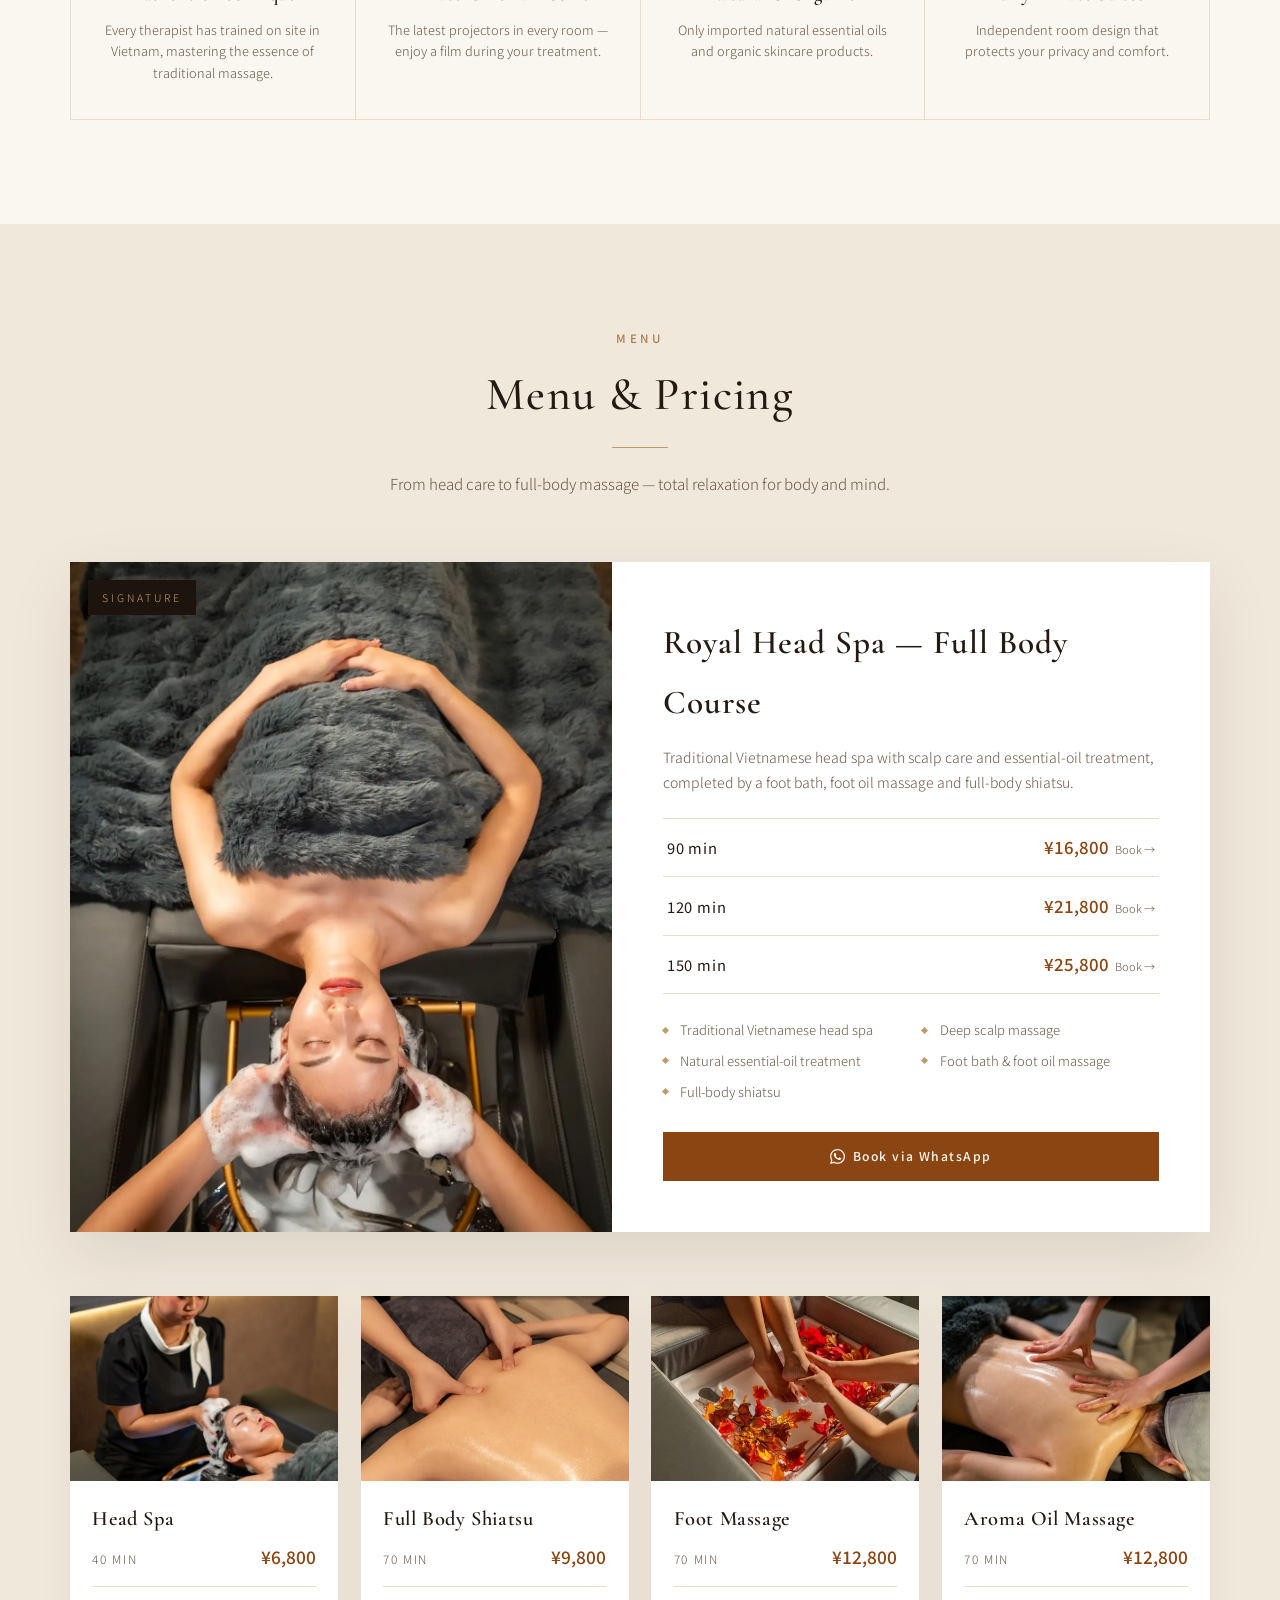
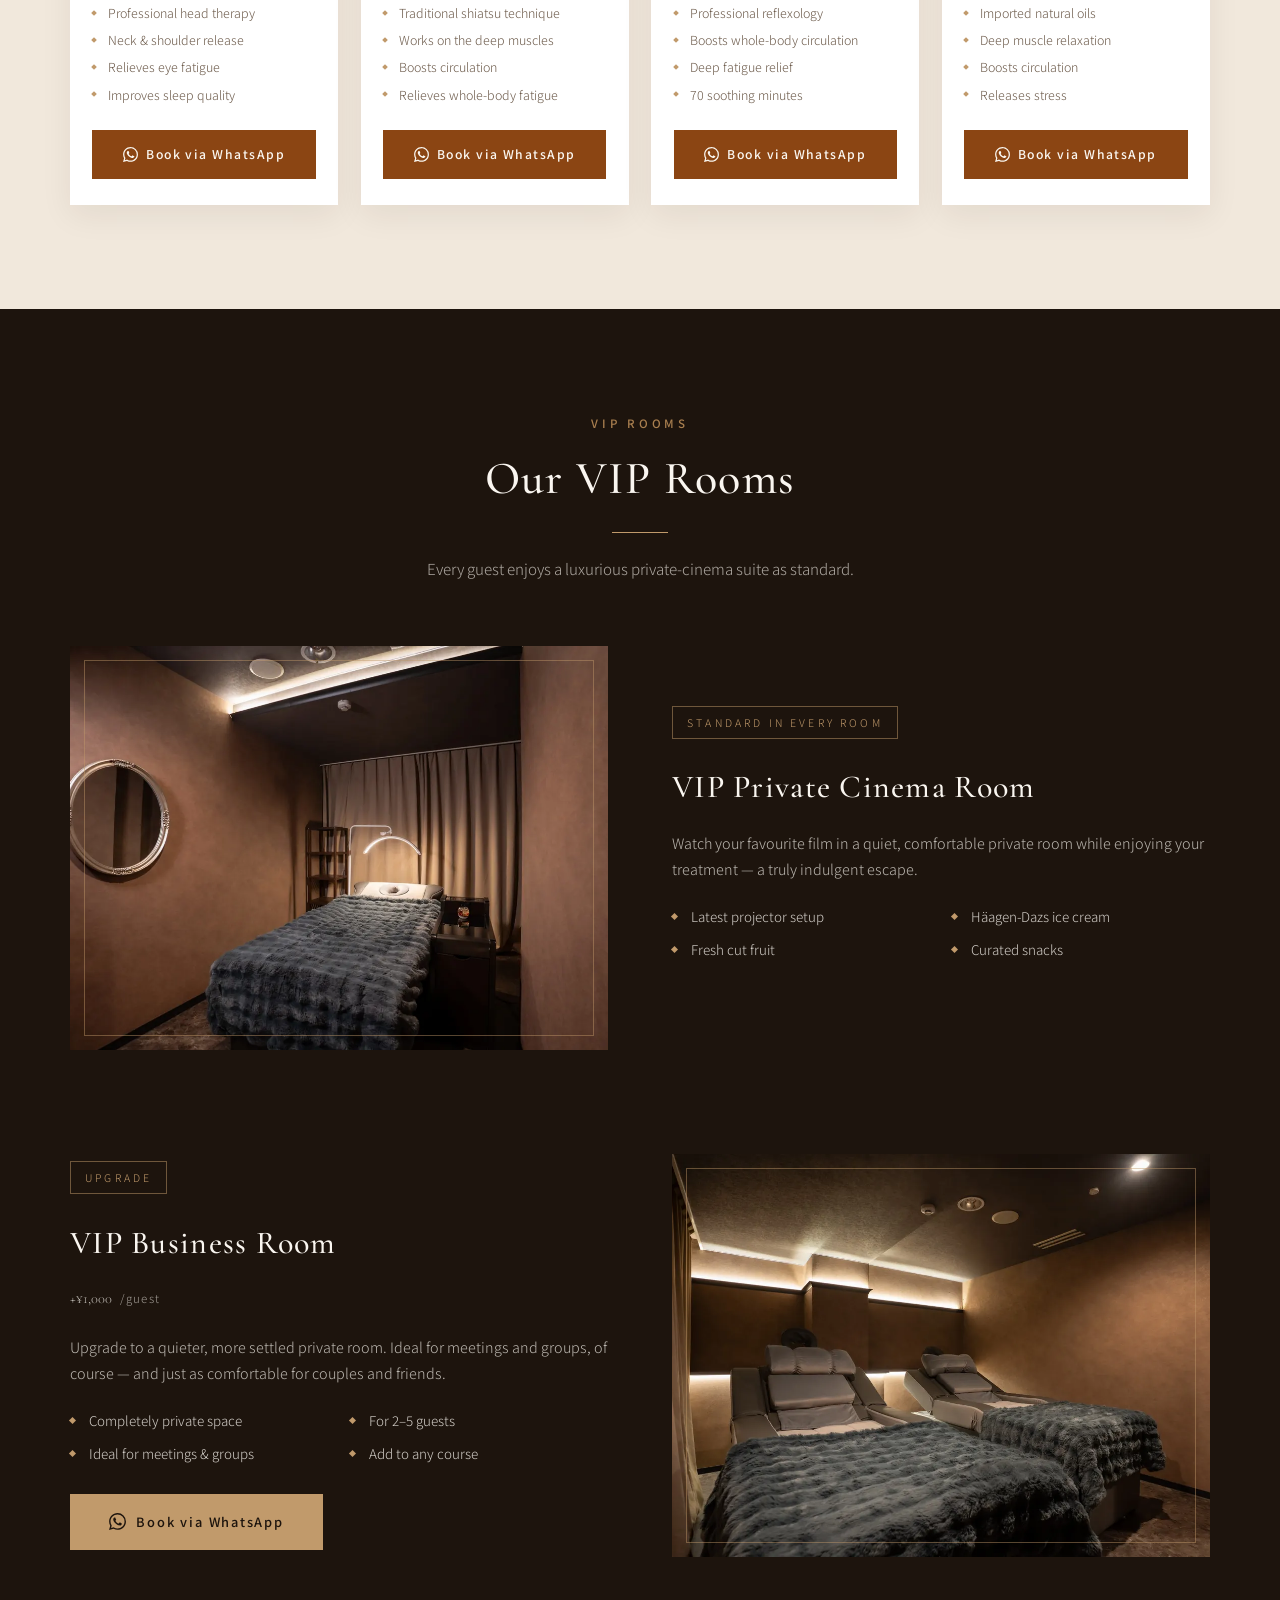
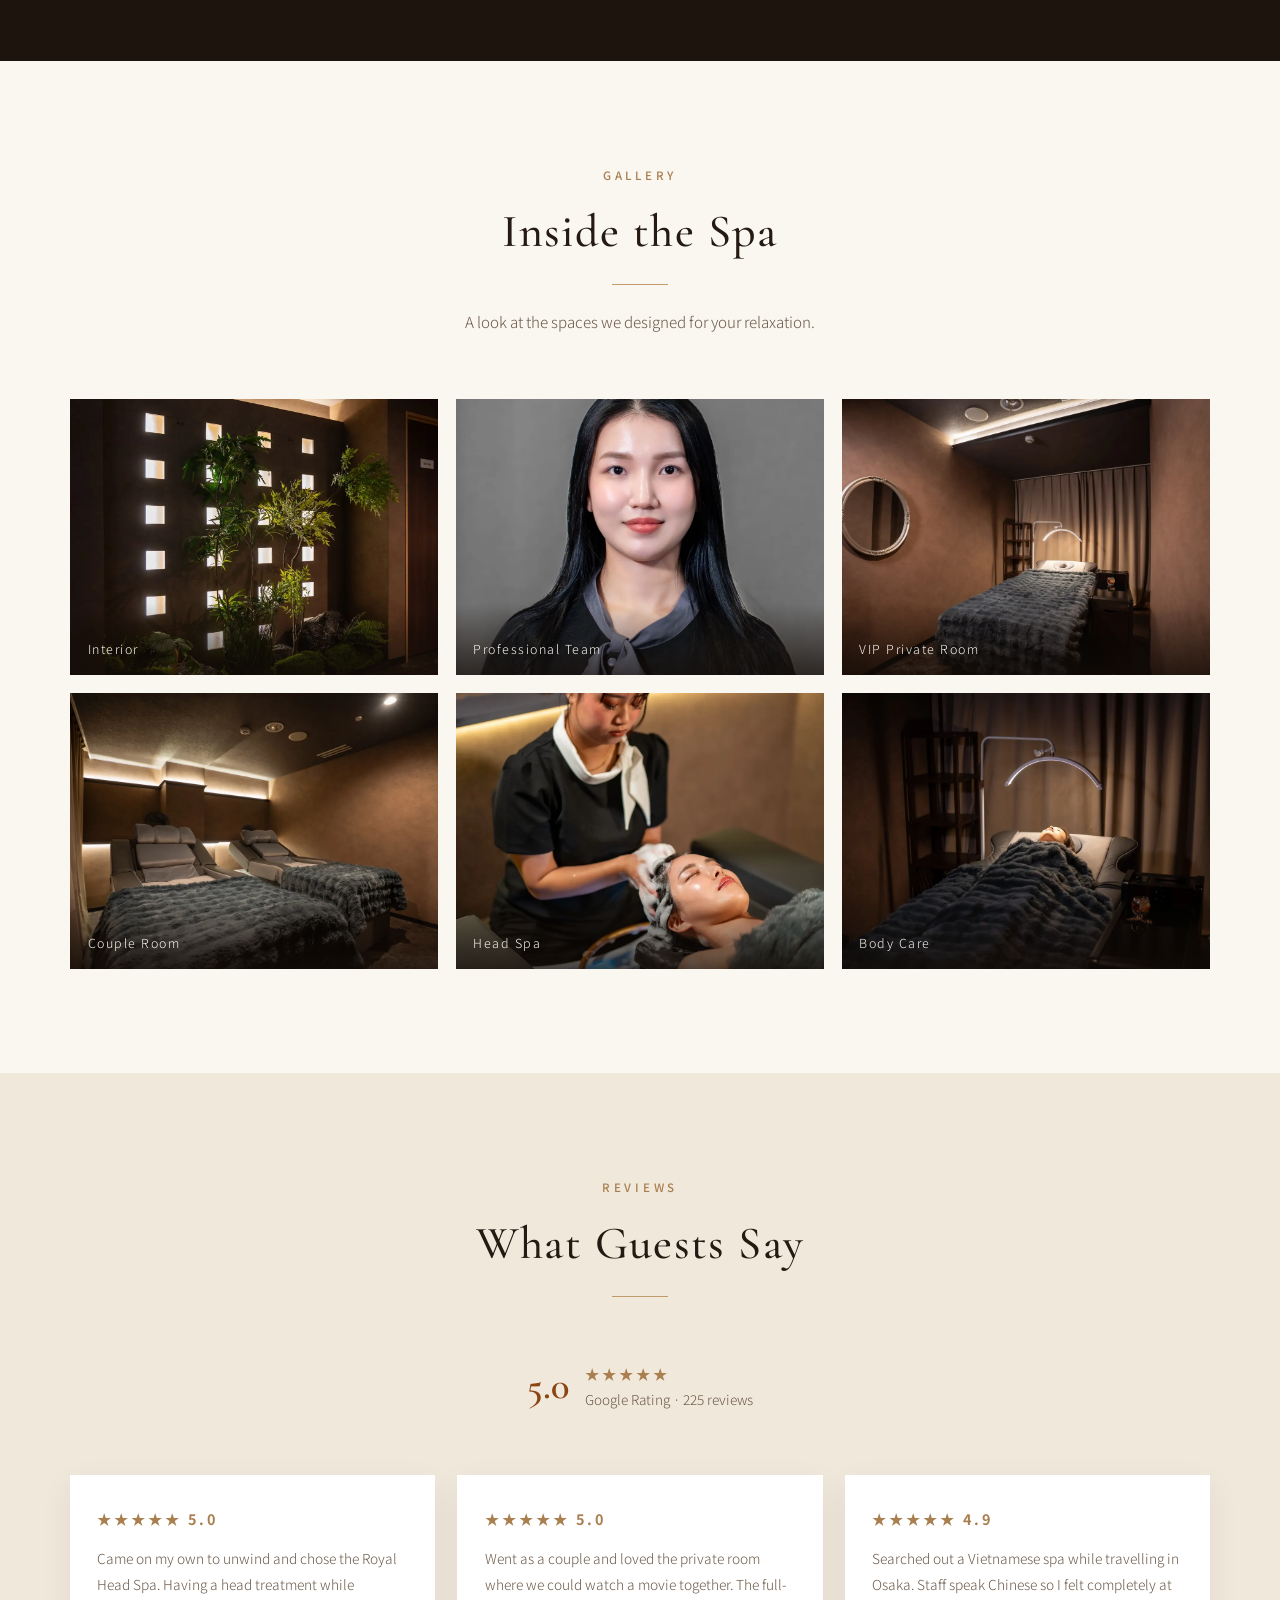
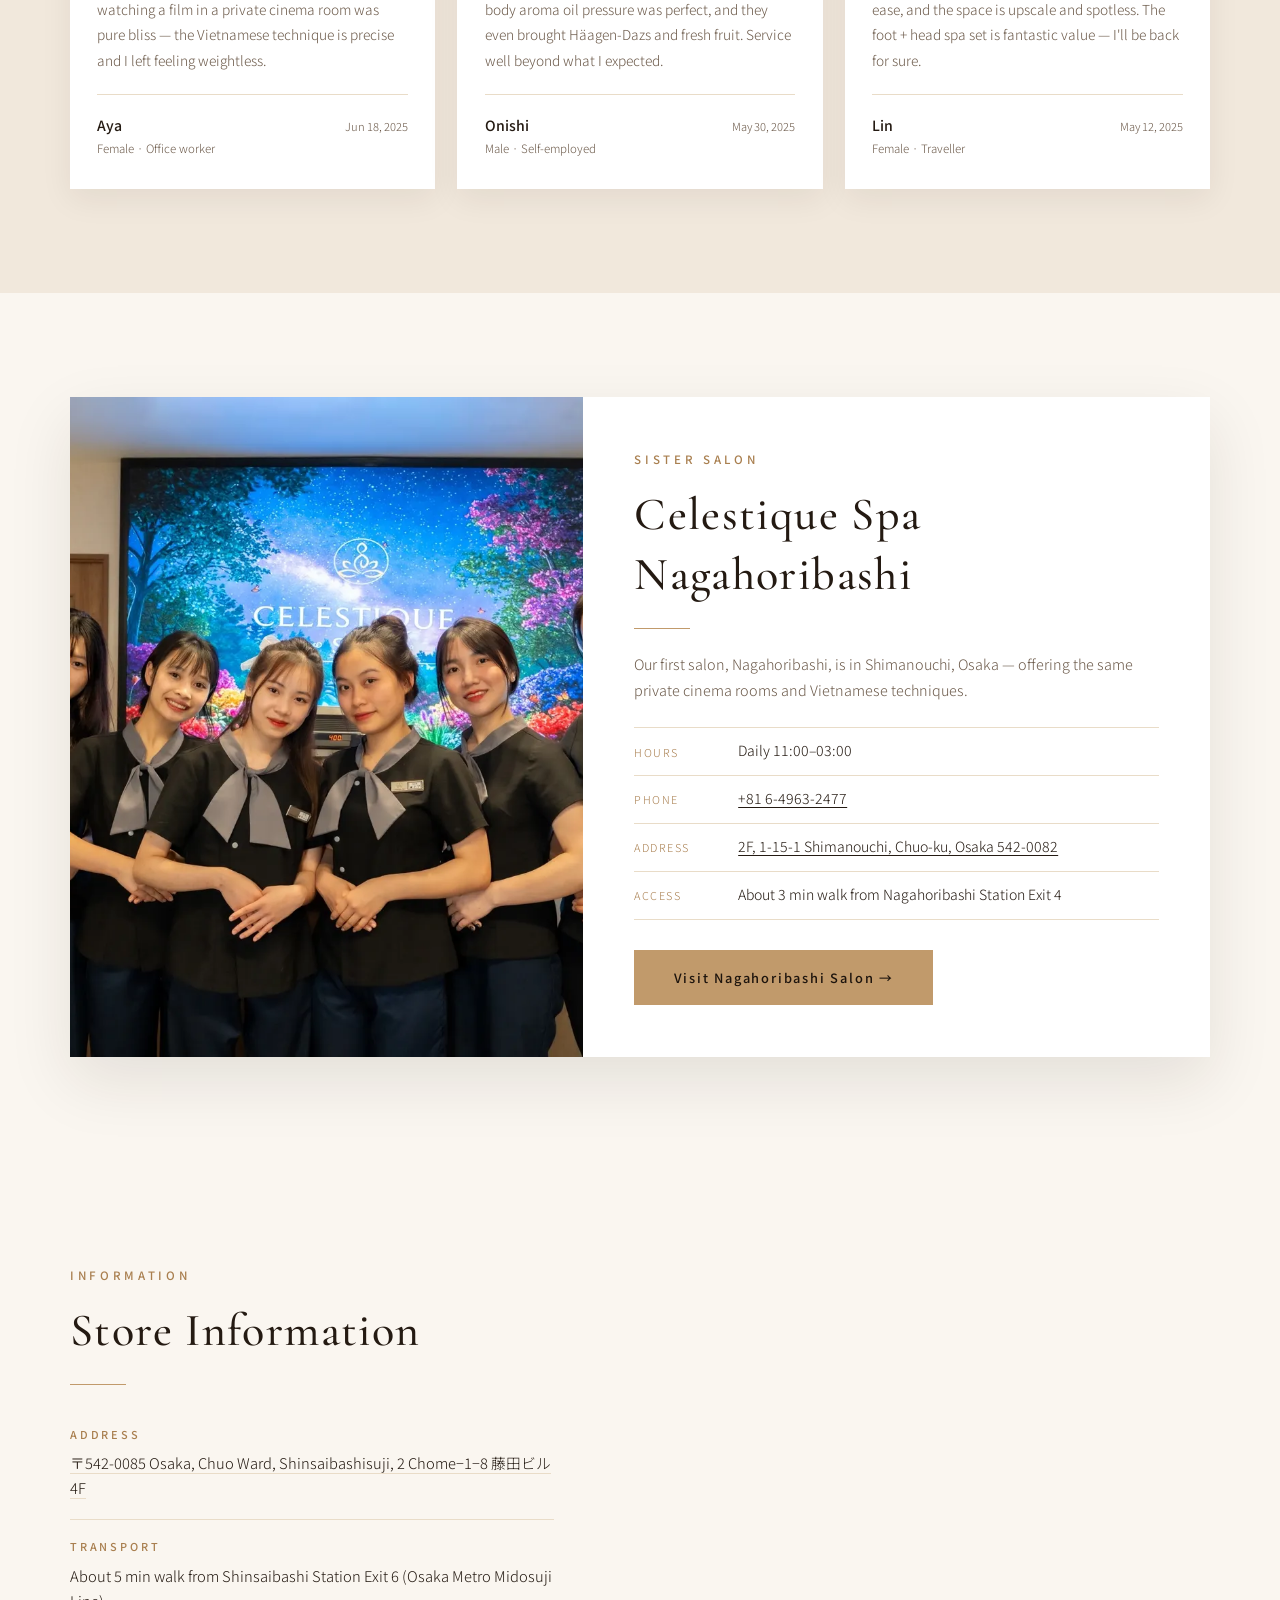
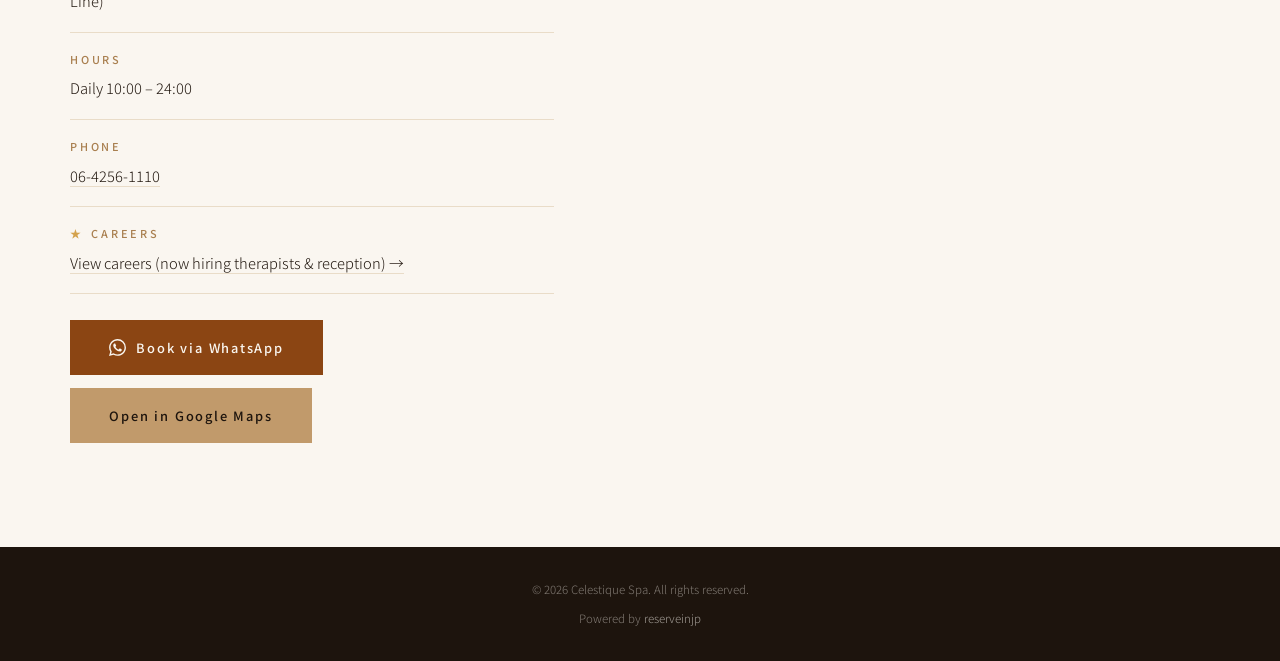
==== commit 7c1c19c9: "Update Shinsaibashi store phone to the Google listing number 06-4256-1110. Co-authored-by: Cursor <c" ====
--- a/en/index.html
+++ b/en/index.html
@@ -372,7 +372,7 @@
             </div>
             <div class="access-item">
               <h4>Phone</h4>
-              <p><a href="tel:+81649632477">06-4963-2477</a></p>
+              <p><a href="tel:+81642561110">06-4256-1110</a></p>
             </div>
             <div class="access-item">
               <h4 class="rec-title"><span class="rec-star">★</span> Careers</h4>
--- a/styles.css
+++ b/styles.css
@@ -1486,6 +1486,27 @@
 .rec-star { color:#d4a24c; margin-right:.15rem; }
 .rec-title { font-weight:700; }
 
+.landing-actions {
+  display: flex;
+  flex-direction: column;
+  align-items: center;
+  gap: 0.85rem;
+  width: 100%;
+}
+
+.landing-sister {
+  font-size: 0.78rem;
+  letter-spacing: 0.14em;
+  color: var(--gold);
+  text-decoration: none;
+  opacity: 0.92;
+}
+
+.landing-sister:hover {
+  color: var(--gold-pale);
+  text-decoration: underline;
+}
+
 /* sister-store note (patch) */
 .brand-sister { margin-top:0.9rem; font-size:0.82rem; letter-spacing:0.12em; color:var(--gold); }
 
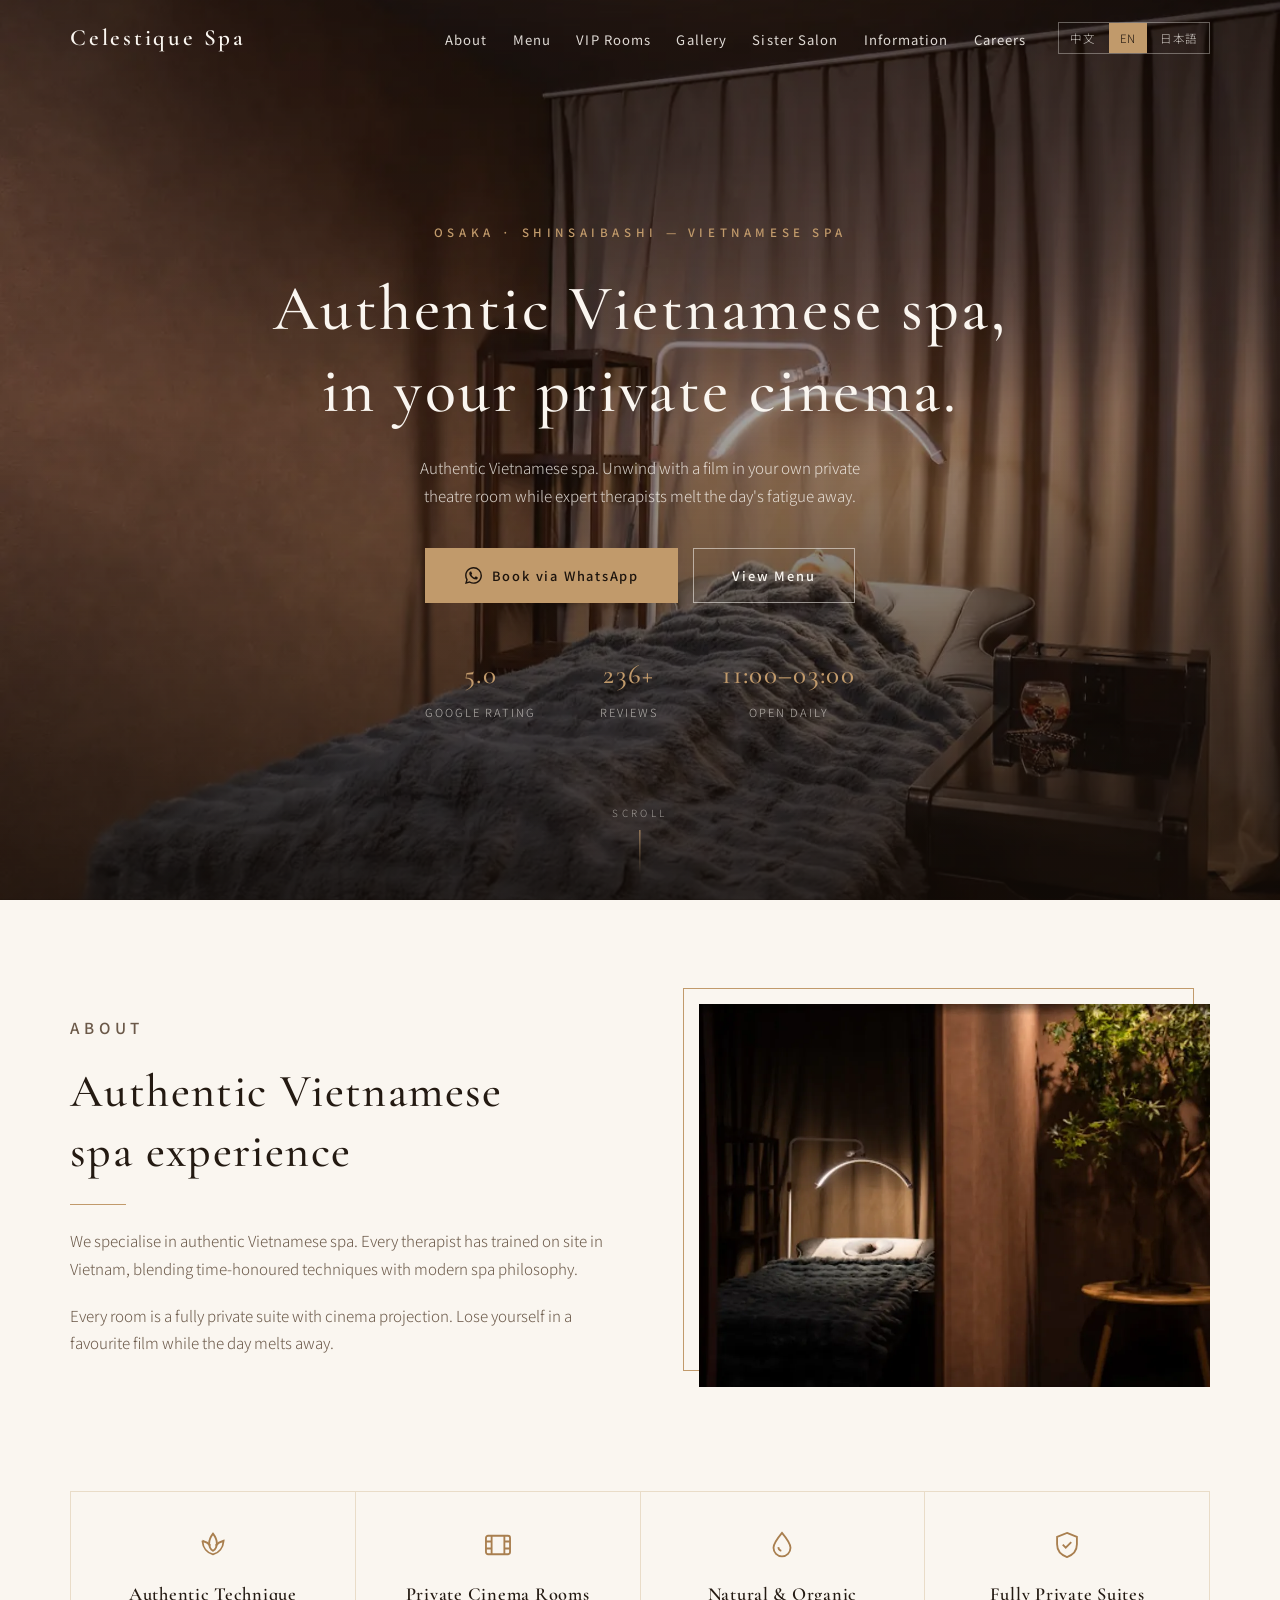
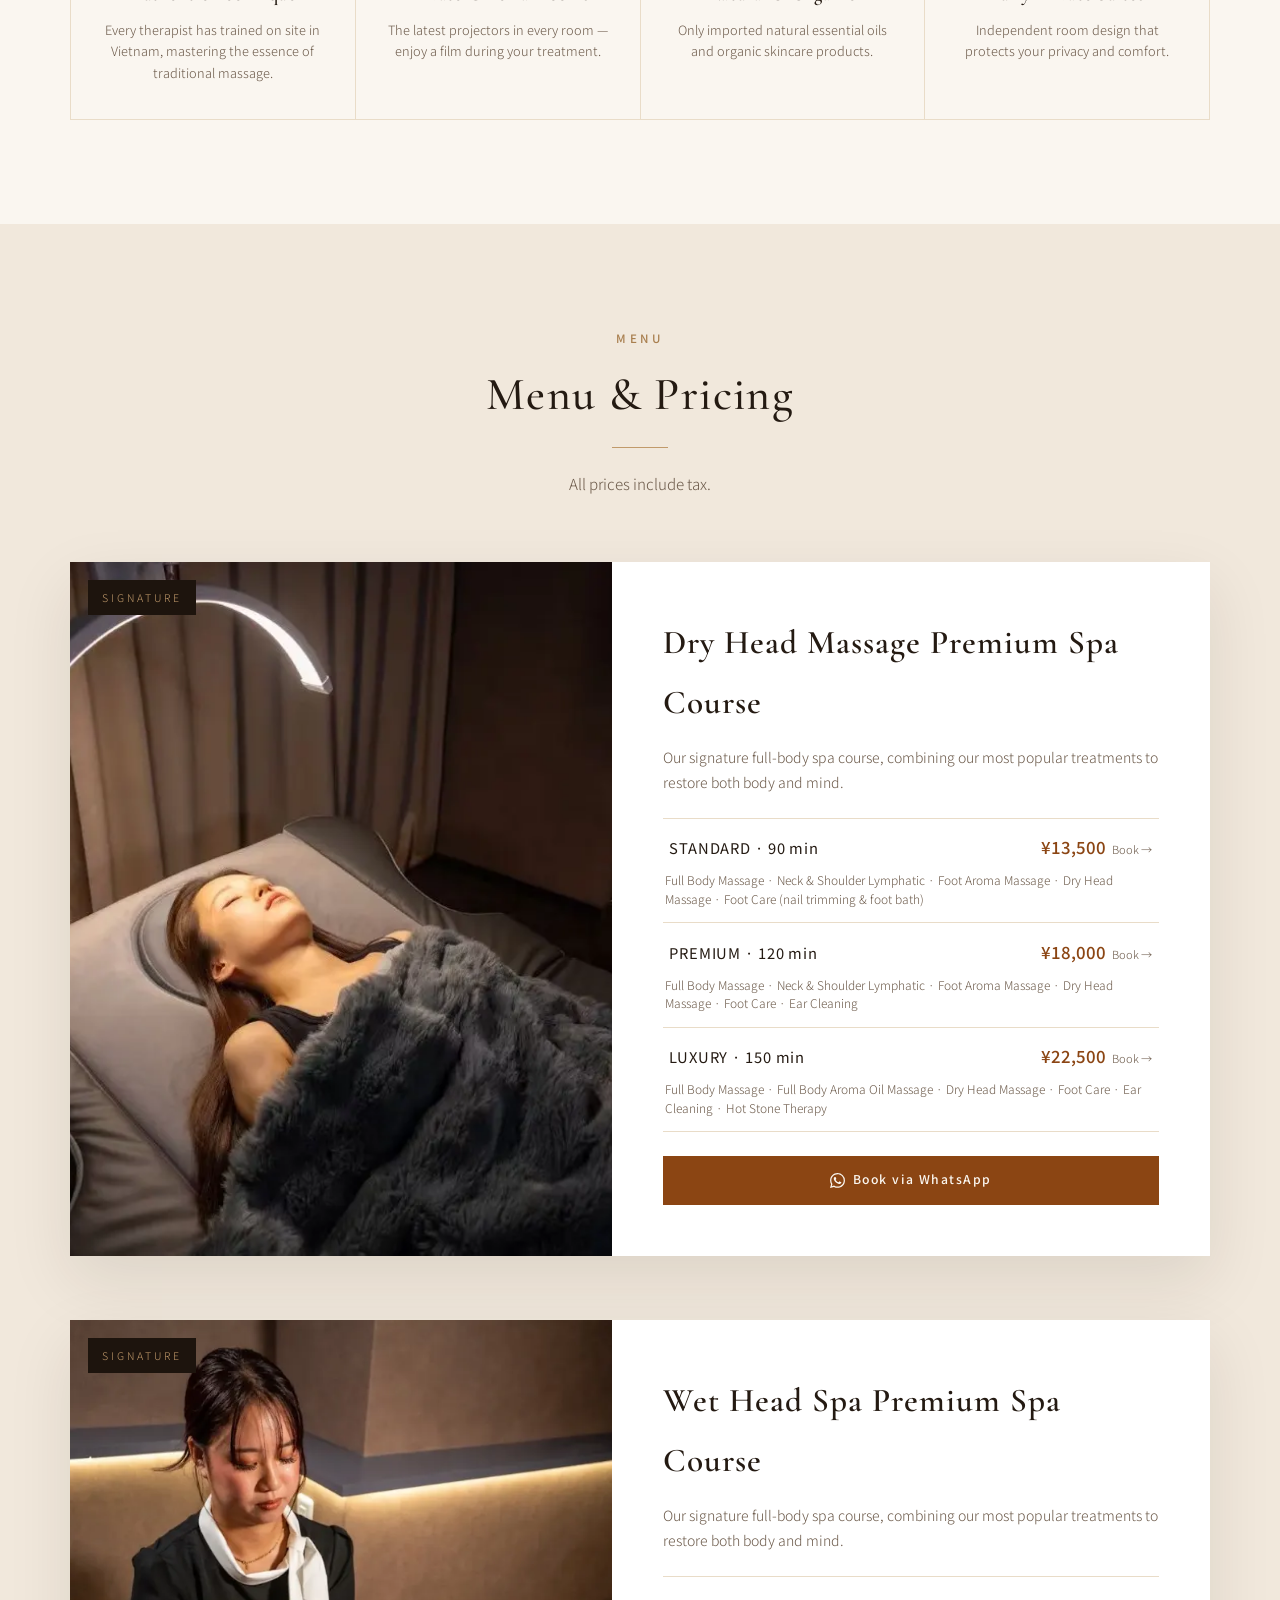
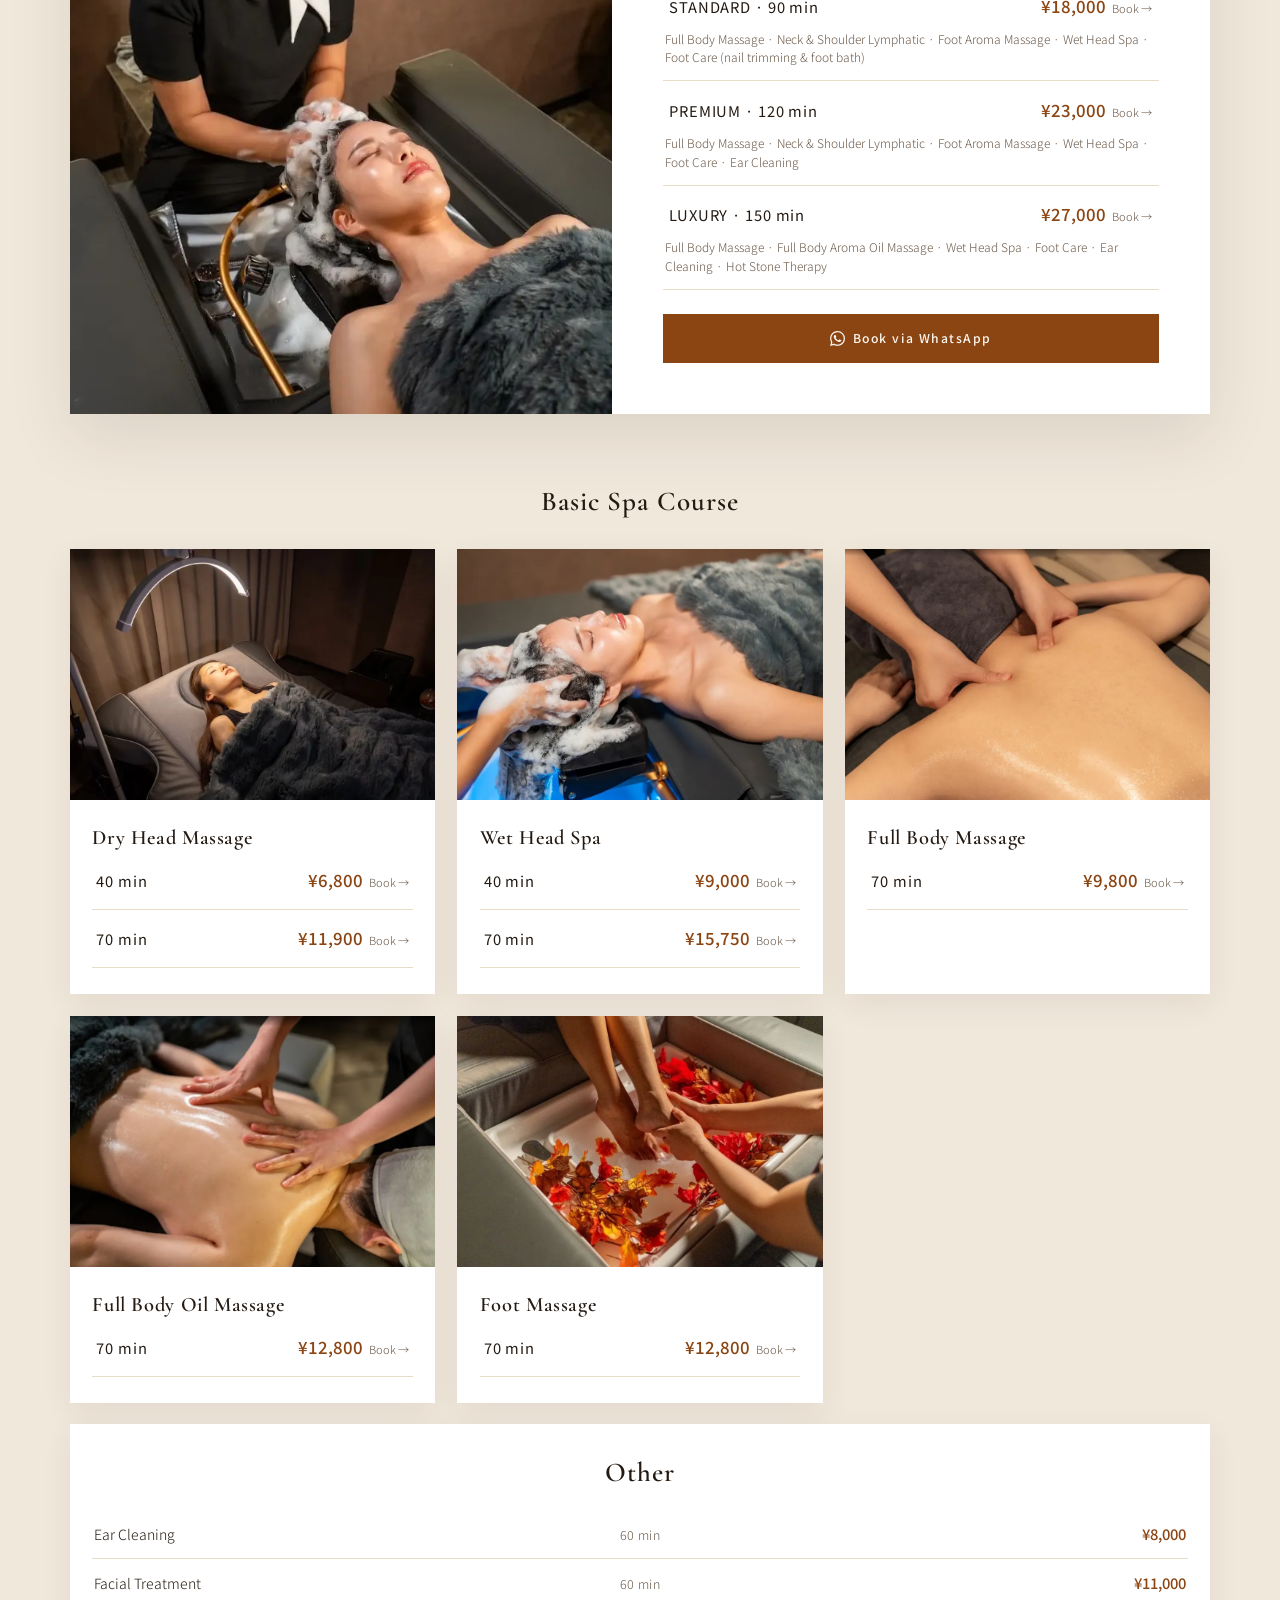
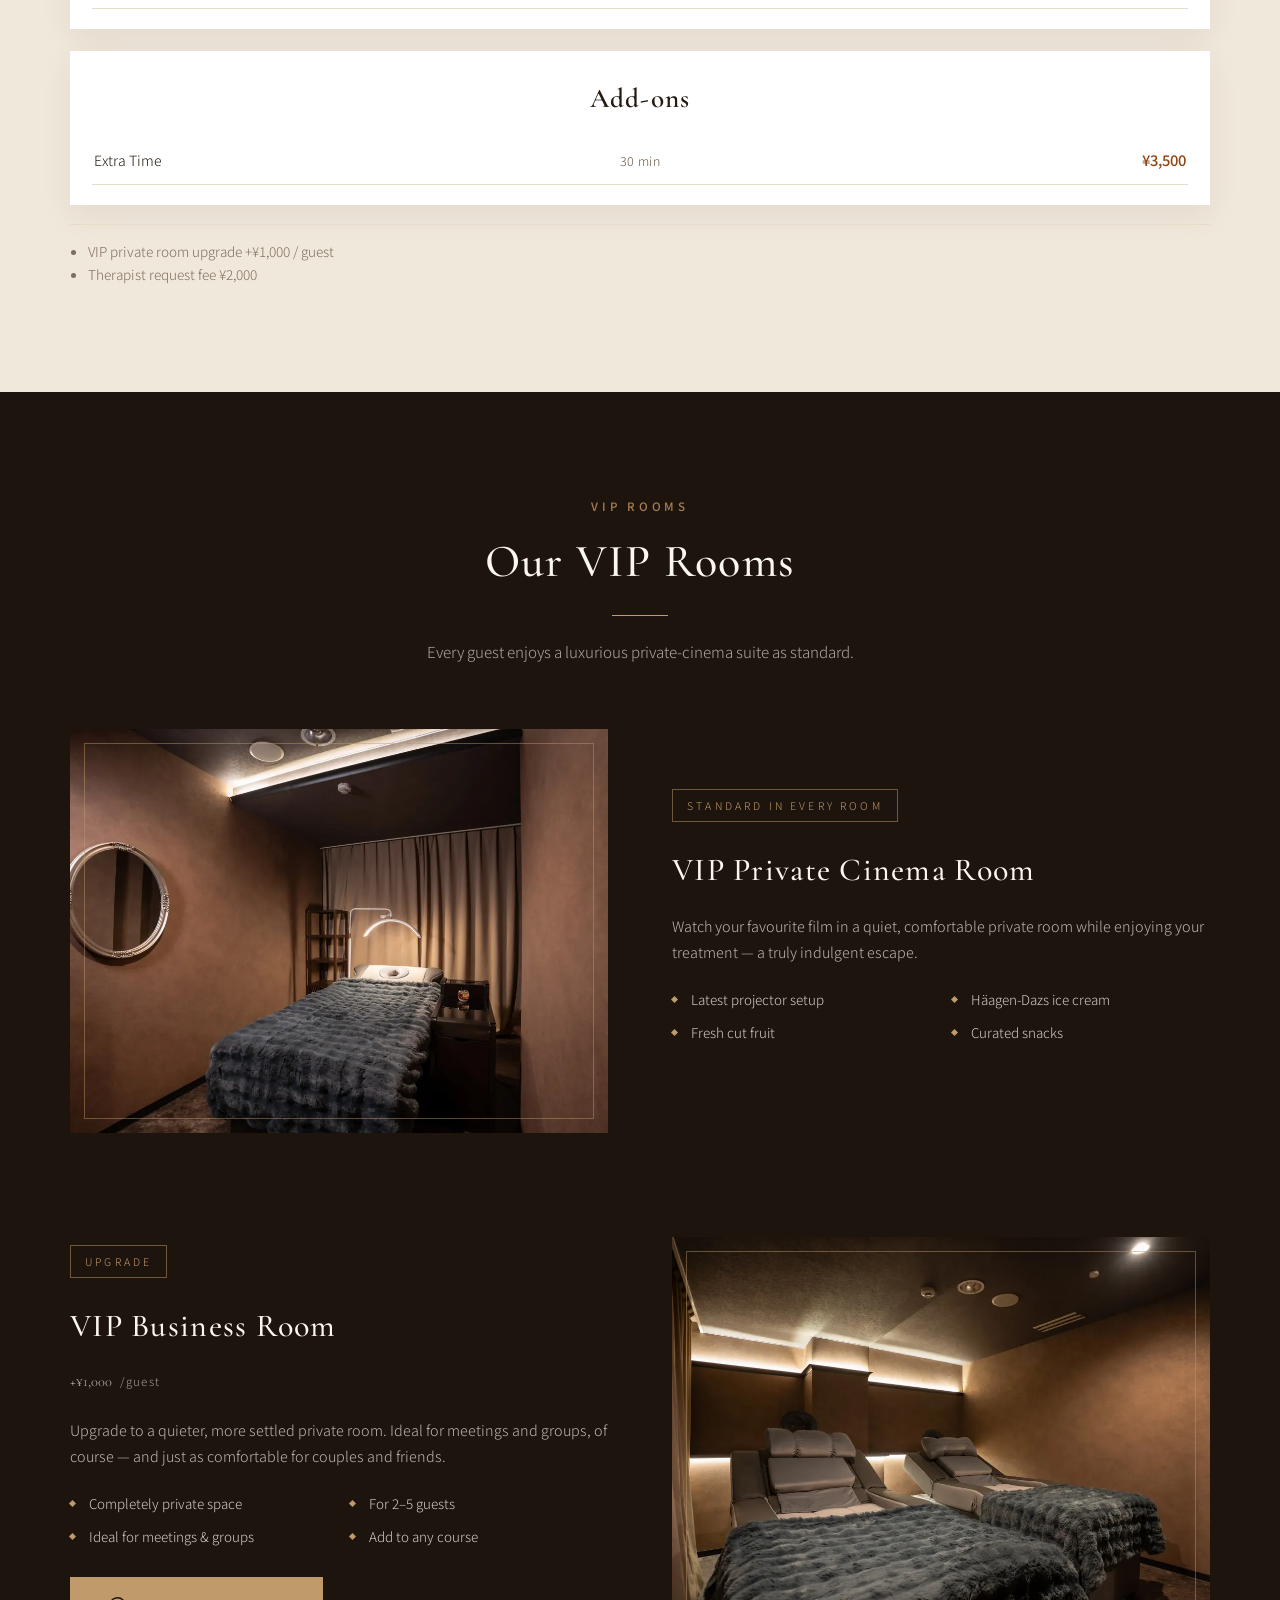
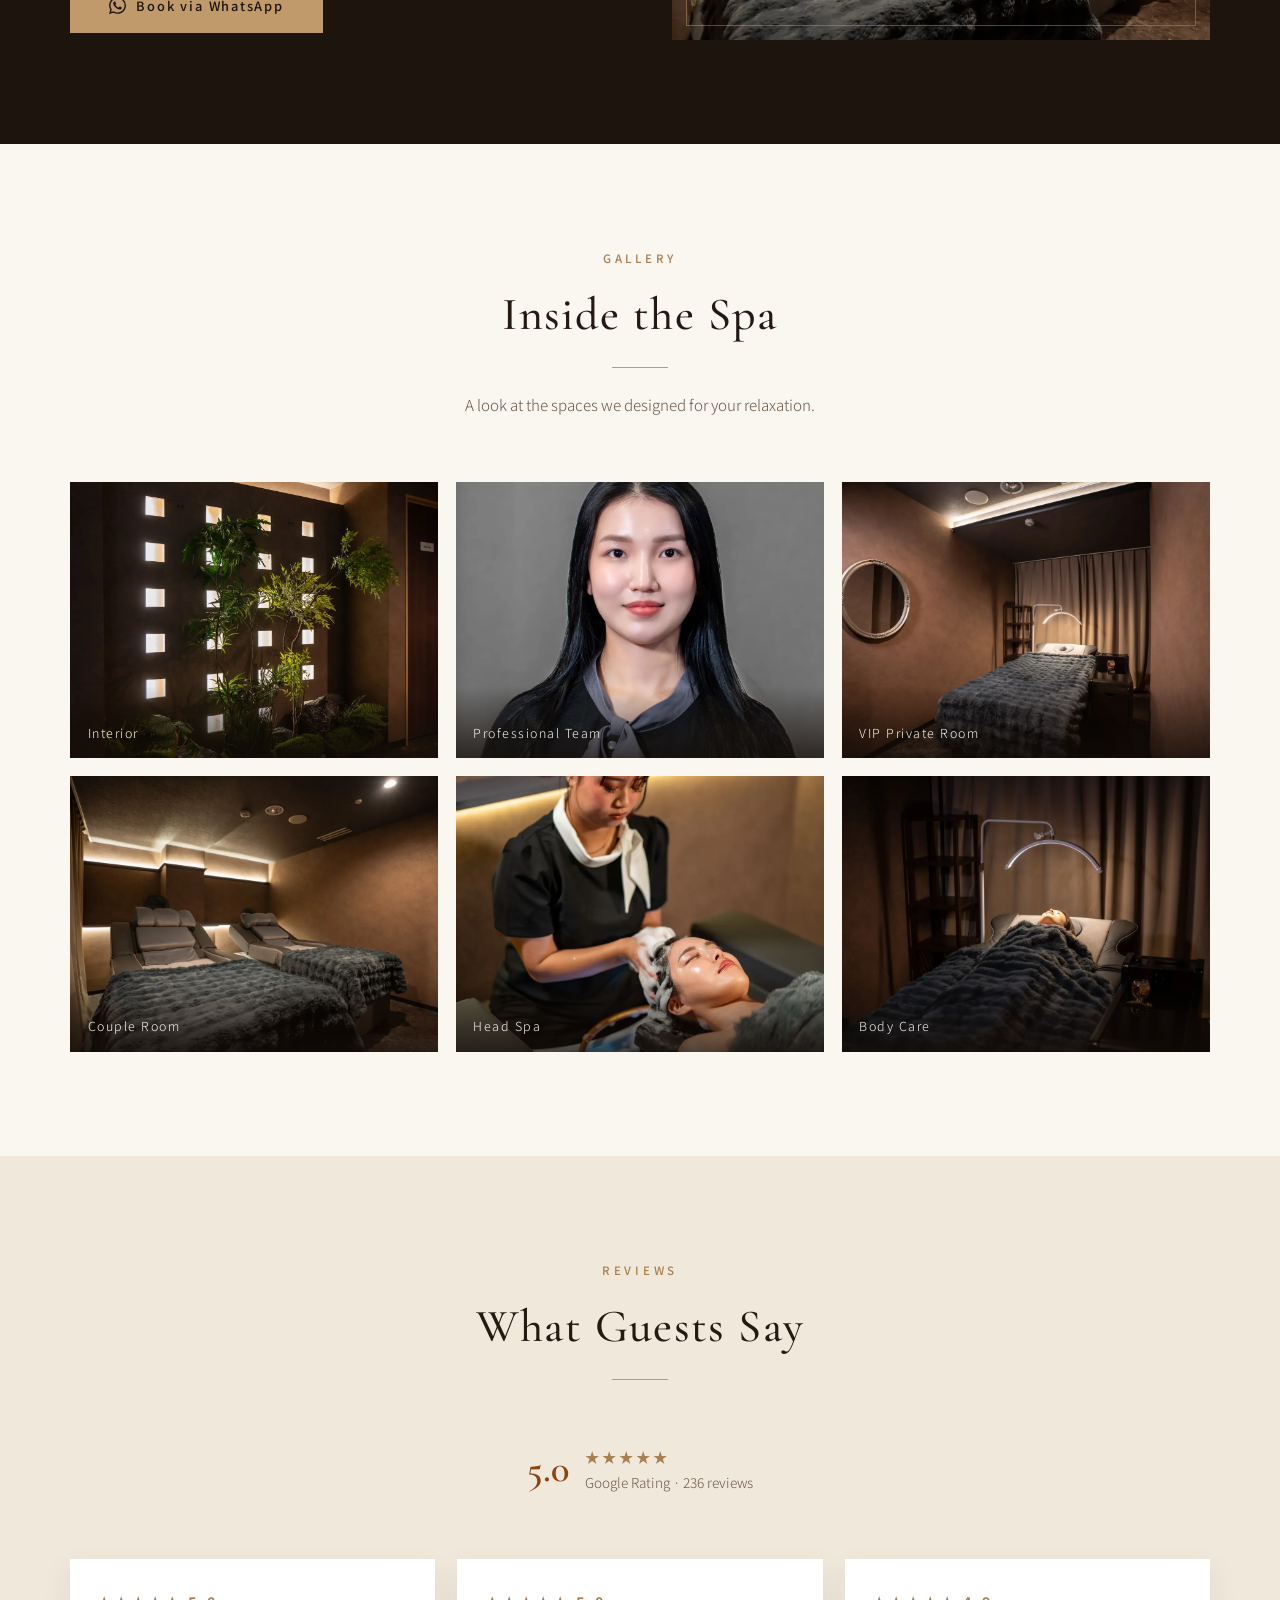
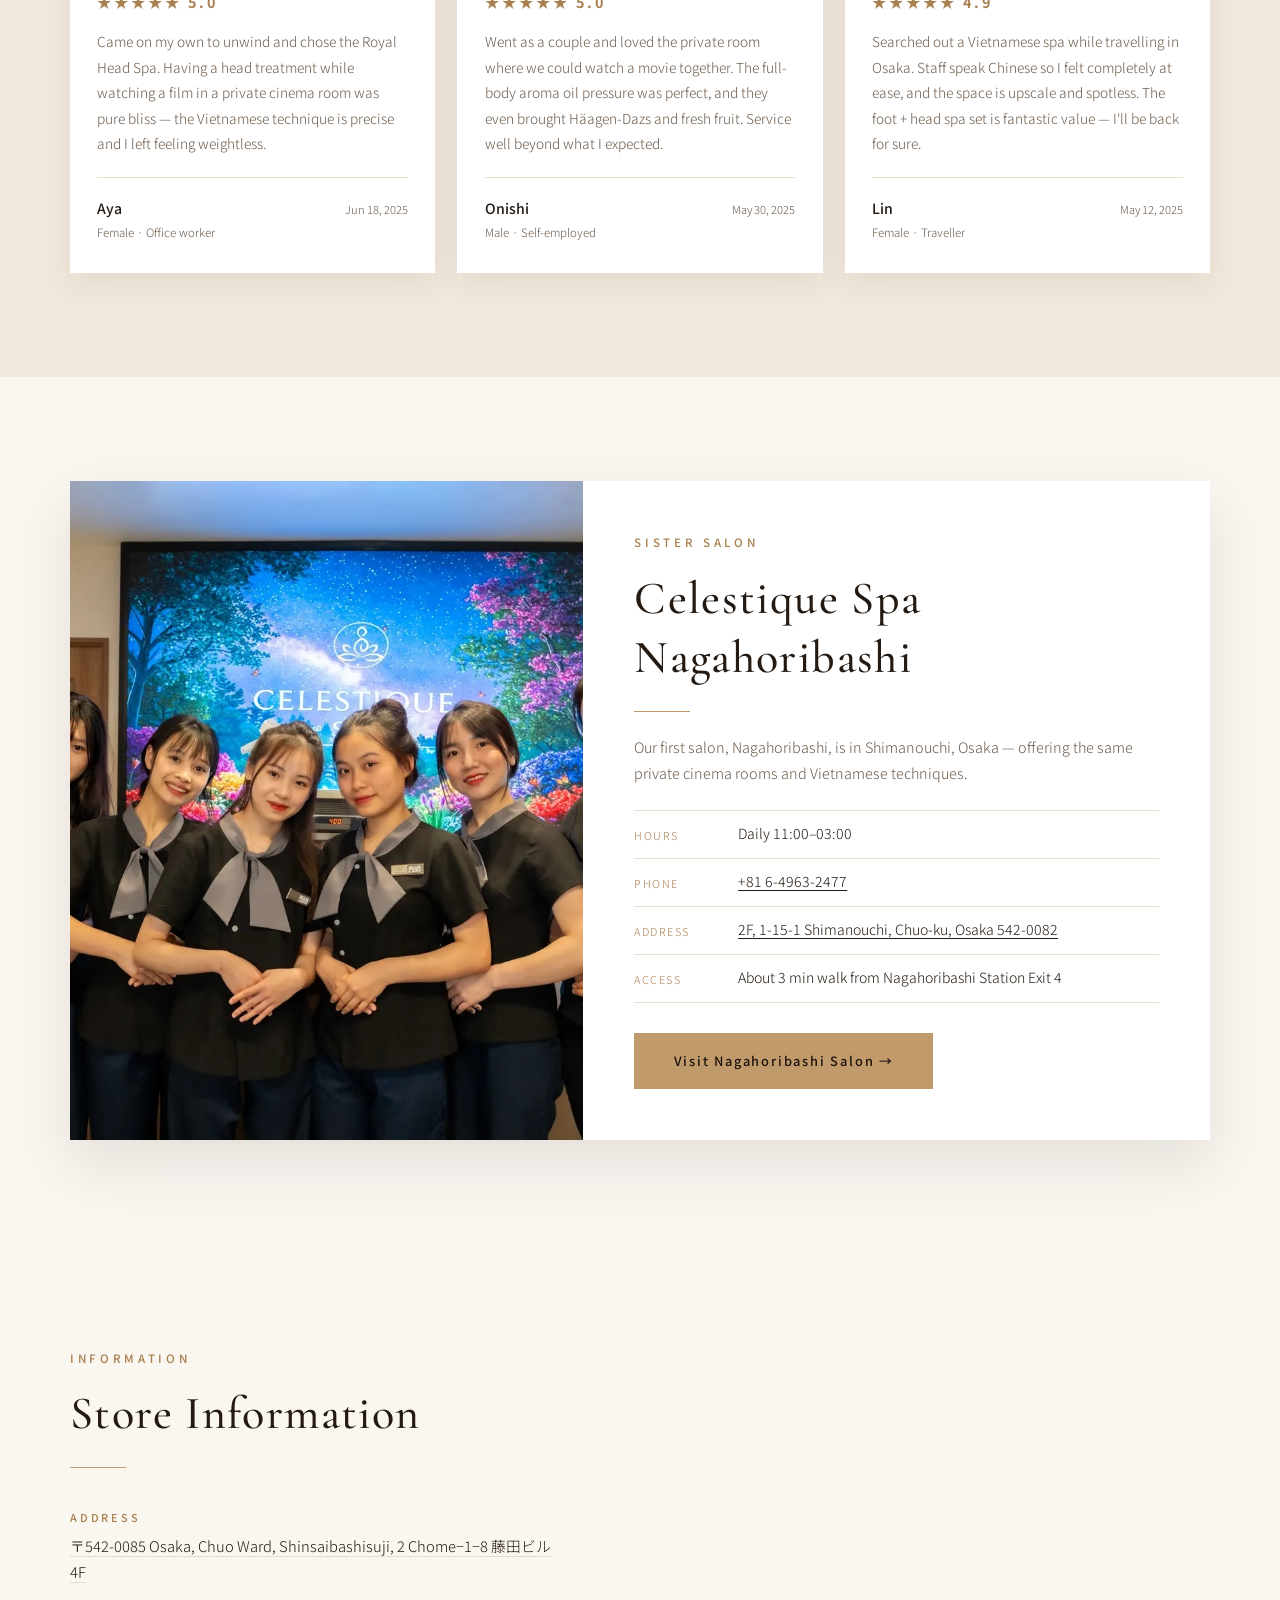
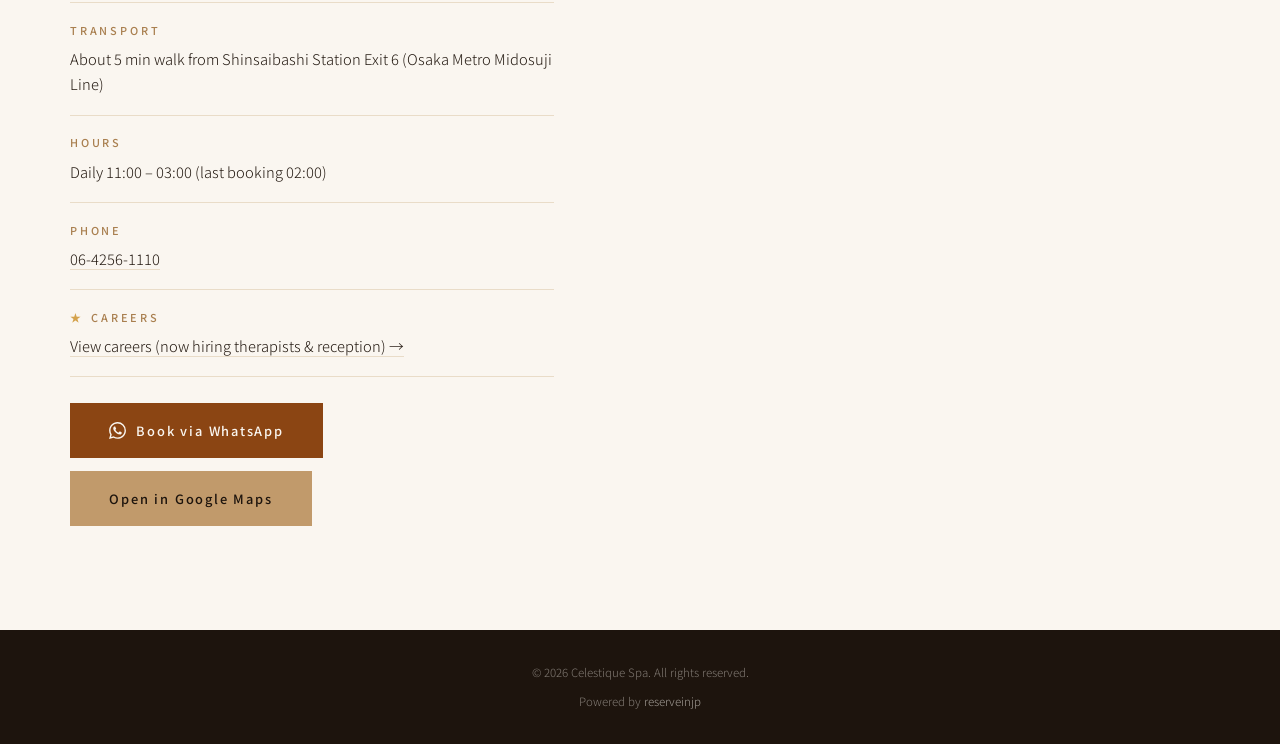
==== commit 02c0297b: "Refresh the Shinsaibashi menu: dry-head photo, facial under Other, hide gift cards. Also align extra" ====
--- a/en/index.html
+++ b/en/index.html
@@ -3,7 +3,7 @@
 <head>
   <meta charset="UTF-8">
   <meta name="viewport" content="width=device-width, initial-scale=1.0">
-  <meta name="description" content="Authentic Vietnamese spa in Osaka. Royal head spa & massage in private cinema rooms. About 5 min walk from Shinsaibashi Station Exit 6. Open daily 10:00–24:00.">
+  <meta name="description" content="Authentic Vietnamese spa in Osaka. Royal head spa & massage in private cinema rooms. About 5 min walk from Shinsaibashi Station Exit 6. Open daily 11:00–03:00.">
   <title>Celestique Spa | Authentic Vietnamese Spa in Osaka — Private Cinema Rooms</title>
   <link rel="preconnect" href="https://fonts.googleapis.com">
   <link rel="preconnect" href="https://fonts.gstatic.com" crossorigin>
@@ -52,8 +52,8 @@
         </div>
         <div class="hero-stats">
           <div class="hero-stat"><strong>5.0</strong><span>Google Rating</span></div>
-          <div class="hero-stat"><strong>225+</strong><span>Reviews</span></div>
-          <div class="hero-stat"><strong>10:00–24:00</strong><span>Open Daily</span></div>
+          <div class="hero-stat"><strong>236+</strong><span>Reviews</span></div>
+          <div class="hero-stat"><strong>11:00–03:00</strong><span>Open Daily</span></div>
         </div>
       </div>
       <div class="hero-scroll"><span>Scroll</span><div class="line"></div></div>
@@ -104,100 +104,174 @@
           <p class="eyebrow">Menu</p>
           <h2 class="section-title">Menu & Pricing</h2>
           <div class="gold-rule"></div>
-          <p class="section-lead">From head care to full-body massage — total relaxation for body and mind.</p>
+          <p class="section-lead">All prices include tax.</p>
         </header>
 
         <article class="signature">
           <div class="signature-media">
-            <img src="../assets/images/signature-headspa.webp" alt="Celestique Spa Royal Head Spa — Full Body Course" loading="lazy">
+            <img src="../assets/images/svc-dryhead.webp" alt="Celestique Spa Dry Head Massage Premium Spa Course" loading="lazy">
             <span class="signature-badge">Signature</span>
           </div>
           <div class="signature-body">
-            <h3>Royal Head Spa — Full Body Course</h3>
-            <p>Traditional Vietnamese head spa with scalp care and essential-oil treatment, completed by a foot bath, foot oil massage and full-body shiatsu.</p>
-            <div class="price-rows">
-            <a class="price-row" href="../booking.html?service=Royal%20Head%20Spa%20Course%2090%20min">
-              <span class="duration">90 min</span>
-              <span class="amount">¥16,800<small>Book →</small></span>
-            </a>
-            <a class="price-row" href="../booking.html?service=Royal%20Head%20Spa%20Course%20120%20min">
-              <span class="duration">120 min</span>
-              <span class="amount">¥21,800<small>Book →</small></span>
-            </a>
-            <a class="price-row" href="../booking.html?service=Royal%20Head%20Spa%20Course%20150%20min">
-              <span class="duration">150 min</span>
-              <span class="amount">¥25,800<small>Book →</small></span>
-            </a>
-            </div>
-            <ul class="includes">
-              <li>Traditional Vietnamese head spa</li>
-              <li>Deep scalp massage</li>
-              <li>Natural essential-oil treatment</li>
-              <li>Foot bath & foot oil massage</li>
-              <li>Full-body shiatsu</li>
-            </ul>
-            <a class="btn-book" href="../booking.html?service=Royal%20Head%20Spa%20Course%2090%20min"><svg viewBox="0 0 24 24" xmlns="http://www.w3.org/2000/svg"><path d="M17.472 14.382c-.297-.149-1.758-.867-2.03-.967-.273-.099-.471-.148-.67.15-.197.297-.767.966-.94 1.164-.173.199-.347.223-.644.075-.297-.15-1.255-.463-2.39-1.475-.884-.788-1.48-1.761-1.653-2.059-.173-.297-.018-.458.13-.606.134-.133.298-.347.446-.52.149-.174.198-.298.298-.497.099-.198.05-.371-.025-.52-.075-.149-.669-1.612-.916-2.207-.242-.579-.487-.5-.669-.51-.173-.008-.371-.01-.57-.01-.198 0-.52.074-.792.372-.272.297-1.04 1.016-1.04 2.479 0 1.462 1.065 2.875 1.213 3.074.149.198 2.096 3.2 5.077 4.487.709.306 1.262.489 1.694.625.712.227 1.36.195 1.871.118.571-.085 1.758-.719 2.006-1.413.248-.694.248-1.289.173-1.413-.074-.124-.272-.198-.57-.347m-5.421 7.403h-.004a9.87 9.87 0 01-5.031-1.378l-.361-.214-3.741.982.998-3.648-.235-.374a9.86 9.86 0 01-1.51-5.26c.001-5.45 4.436-9.884 9.888-9.884 2.64 0 5.122 1.03 6.988 2.898a9.825 9.825 0 012.893 6.994c-.003 5.45-4.437 9.884-9.885 9.884m8.413-18.297A11.815 11.815 0 0012.05 0C5.495 0 .16 5.335.157 11.892c0 2.096.547 4.142 1.588 5.945L.057 24l6.305-1.654a11.882 11.882 0 005.683 1.448h.005c6.554 0 11.89-5.335 11.893-11.893a11.821 11.821 0 00-3.48-8.413Z"/></svg> Book via WhatsApp</a>
-          </div>
-        </article>
-
+            <h3>Dry Head Massage Premium Spa Course</h3>
+            <p>Our signature full-body spa course, combining our most popular treatments to restore both body and mind.</p>
+            <div class="price-rows">
+            <div class="price-block">
+            <a class="price-row" href="../booking.html?service=Dry%20Head%20Course%2090%20min">
+              <span class="duration">STANDARD · 90 min</span>
+              <span class="amount">¥13,500<small>Book →</small></span>
+            </a>
+            <p class="price-desc">Full Body Massage · Neck & Shoulder Lymphatic · Foot Aroma Massage · Dry Head Massage · Foot Care (nail trimming & foot bath)</p>
+            </div>
+            <div class="price-block">
+            <a class="price-row" href="../booking.html?service=Dry%20Head%20Course%20120%20min">
+              <span class="duration">PREMIUM · 120 min</span>
+              <span class="amount">¥18,000<small>Book →</small></span>
+            </a>
+            <p class="price-desc">Full Body Massage · Neck & Shoulder Lymphatic · Foot Aroma Massage · Dry Head Massage · Foot Care · Ear Cleaning</p>
+            </div>
+            <div class="price-block">
+            <a class="price-row" href="../booking.html?service=Dry%20Head%20Course%20150%20min">
+              <span class="duration">LUXURY · 150 min</span>
+              <span class="amount">¥22,500<small>Book →</small></span>
+            </a>
+            <p class="price-desc">Full Body Massage · Full Body Aroma Oil Massage · Dry Head Massage · Foot Care · Ear Cleaning · Hot Stone Therapy</p>
+            </div>
+            </div>
+            <a class="btn-book" href="../booking.html?service=Dry%20Head%20Course%2090%20min"><svg viewBox="0 0 24 24" xmlns="http://www.w3.org/2000/svg"><path d="M17.472 14.382c-.297-.149-1.758-.867-2.03-.967-.273-.099-.471-.148-.67.15-.197.297-.767.966-.94 1.164-.173.199-.347.223-.644.075-.297-.15-1.255-.463-2.39-1.475-.884-.788-1.48-1.761-1.653-2.059-.173-.297-.018-.458.13-.606.134-.133.298-.347.446-.52.149-.174.198-.298.298-.497.099-.198.05-.371-.025-.52-.075-.149-.669-1.612-.916-2.207-.242-.579-.487-.5-.669-.51-.173-.008-.371-.01-.57-.01-.198 0-.52.074-.792.372-.272.297-1.04 1.016-1.04 2.479 0 1.462 1.065 2.875 1.213 3.074.149.198 2.096 3.2 5.077 4.487.709.306 1.262.489 1.694.625.712.227 1.36.195 1.871.118.571-.085 1.758-.719 2.006-1.413.248-.694.248-1.289.173-1.413-.074-.124-.272-.198-.57-.347m-5.421 7.403h-.004a9.87 9.87 0 01-5.031-1.378l-.361-.214-3.741.982.998-3.648-.235-.374a9.86 9.86 0 01-1.51-5.26c.001-5.45 4.436-9.884 9.888-9.884 2.64 0 5.122 1.03 6.988 2.898a9.825 9.825 0 012.893 6.994c-.003 5.45-4.437 9.884-9.885 9.884m8.413-18.297A11.815 11.815 0 0012.05 0C5.495 0 .16 5.335.157 11.892c0 2.096.547 4.142 1.588 5.945L.057 24l6.305-1.654a11.882 11.882 0 005.683 1.448h.005c6.554 0 11.89-5.335 11.893-11.893a11.821 11.821 0 00-3.48-8.413Z"/></svg> Book via WhatsApp</a>
+          </div>
+        </article>
+
+        <article class="signature">
+          <div class="signature-media">
+            <img src="../assets/images/signature-headspa.webp" alt="Celestique Spa Wet Head Spa Premium Spa Course" loading="lazy">
+            <span class="signature-badge">Signature</span>
+          </div>
+          <div class="signature-body">
+            <h3>Wet Head Spa Premium Spa Course</h3>
+            <p>Our signature full-body spa course, combining our most popular treatments to restore both body and mind.</p>
+            <div class="price-rows">
+            <div class="price-block">
+            <a class="price-row" href="../booking.html?service=Wet%20Head%20Course%2090%20min">
+              <span class="duration">STANDARD · 90 min</span>
+              <span class="amount">¥18,000<small>Book →</small></span>
+            </a>
+            <p class="price-desc">Full Body Massage · Neck & Shoulder Lymphatic · Foot Aroma Massage · Wet Head Spa · Foot Care (nail trimming & foot bath)</p>
+            </div>
+            <div class="price-block">
+            <a class="price-row" href="../booking.html?service=Wet%20Head%20Course%20120%20min">
+              <span class="duration">PREMIUM · 120 min</span>
+              <span class="amount">¥23,000<small>Book →</small></span>
+            </a>
+            <p class="price-desc">Full Body Massage · Neck & Shoulder Lymphatic · Foot Aroma Massage · Wet Head Spa · Foot Care · Ear Cleaning</p>
+            </div>
+            <div class="price-block">
+            <a class="price-row" href="../booking.html?service=Wet%20Head%20Course%20150%20min">
+              <span class="duration">LUXURY · 150 min</span>
+              <span class="amount">¥27,000<small>Book →</small></span>
+            </a>
+            <p class="price-desc">Full Body Massage · Full Body Aroma Oil Massage · Wet Head Spa · Foot Care · Ear Cleaning · Hot Stone Therapy</p>
+            </div>
+            </div>
+            <a class="btn-book" href="../booking.html?service=Wet%20Head%20Course%2090%20min"><svg viewBox="0 0 24 24" xmlns="http://www.w3.org/2000/svg"><path d="M17.472 14.382c-.297-.149-1.758-.867-2.03-.967-.273-.099-.471-.148-.67.15-.197.297-.767.966-.94 1.164-.173.199-.347.223-.644.075-.297-.15-1.255-.463-2.39-1.475-.884-.788-1.48-1.761-1.653-2.059-.173-.297-.018-.458.13-.606.134-.133.298-.347.446-.52.149-.174.198-.298.298-.497.099-.198.05-.371-.025-.52-.075-.149-.669-1.612-.916-2.207-.242-.579-.487-.5-.669-.51-.173-.008-.371-.01-.57-.01-.198 0-.52.074-.792.372-.272.297-1.04 1.016-1.04 2.479 0 1.462 1.065 2.875 1.213 3.074.149.198 2.096 3.2 5.077 4.487.709.306 1.262.489 1.694.625.712.227 1.36.195 1.871.118.571-.085 1.758-.719 2.006-1.413.248-.694.248-1.289.173-1.413-.074-.124-.272-.198-.57-.347m-5.421 7.403h-.004a9.87 9.87 0 01-5.031-1.378l-.361-.214-3.741.982.998-3.648-.235-.374a9.86 9.86 0 01-1.51-5.26c.001-5.45 4.436-9.884 9.888-9.884 2.64 0 5.122 1.03 6.988 2.898a9.825 9.825 0 012.893 6.994c-.003 5.45-4.437 9.884-9.885 9.884m8.413-18.297A11.815 11.815 0 0012.05 0C5.495 0 .16 5.335.157 11.892c0 2.096.547 4.142 1.588 5.945L.057 24l6.305-1.654a11.882 11.882 0 005.683 1.448h.005c6.554 0 11.89-5.335 11.893-11.893a11.821 11.821 0 00-3.48-8.413Z"/></svg> Book via WhatsApp</a>
+          </div>
+        </article>
+
+        <h3 class="menu-subhead">Basic Spa Course</h3>
         <div class="menu-grid">
         <article class="menu-card">
-          <div class="menu-card-media"><img src="../assets/images/svc-headspa.webp" alt="Celestique Spa Head spa" loading="lazy"></div>
+          <div class="menu-card-media"><img src="../assets/images/svc-dryhead.webp" alt="Celestique Spa Dry Head Massage" loading="lazy"></div>
           <div class="menu-card-body">
-            <h3>Head Spa</h3>
-            <div class="menu-meta"><span class="duration">40 min</span><span class="amount">¥6,800</span></div>
-            <ul class="menu-points">
-              <li>Professional head therapy</li>
-              <li>Neck & shoulder release</li>
-              <li>Relieves eye fatigue</li>
-              <li>Improves sleep quality</li>
-            </ul>
-            <a class="btn-book" href="../booking.html?service=Head%20Spa%2040%20min"><svg viewBox="0 0 24 24" xmlns="http://www.w3.org/2000/svg"><path d="M17.472 14.382c-.297-.149-1.758-.867-2.03-.967-.273-.099-.471-.148-.67.15-.197.297-.767.966-.94 1.164-.173.199-.347.223-.644.075-.297-.15-1.255-.463-2.39-1.475-.884-.788-1.48-1.761-1.653-2.059-.173-.297-.018-.458.13-.606.134-.133.298-.347.446-.52.149-.174.198-.298.298-.497.099-.198.05-.371-.025-.52-.075-.149-.669-1.612-.916-2.207-.242-.579-.487-.5-.669-.51-.173-.008-.371-.01-.57-.01-.198 0-.52.074-.792.372-.272.297-1.04 1.016-1.04 2.479 0 1.462 1.065 2.875 1.213 3.074.149.198 2.096 3.2 5.077 4.487.709.306 1.262.489 1.694.625.712.227 1.36.195 1.871.118.571-.085 1.758-.719 2.006-1.413.248-.694.248-1.289.173-1.413-.074-.124-.272-.198-.57-.347m-5.421 7.403h-.004a9.87 9.87 0 01-5.031-1.378l-.361-.214-3.741.982.998-3.648-.235-.374a9.86 9.86 0 01-1.51-5.26c.001-5.45 4.436-9.884 9.888-9.884 2.64 0 5.122 1.03 6.988 2.898a9.825 9.825 0 012.893 6.994c-.003 5.45-4.437 9.884-9.885 9.884m8.413-18.297A11.815 11.815 0 0012.05 0C5.495 0 .16 5.335.157 11.892c0 2.096.547 4.142 1.588 5.945L.057 24l6.305-1.654a11.882 11.882 0 005.683 1.448h.005c6.554 0 11.89-5.335 11.893-11.893a11.821 11.821 0 00-3.48-8.413Z"/></svg> Book via WhatsApp</a>
+            <h3>Dry Head Massage</h3>
+            <div class="price-rows">
+            <a class="price-row" href="../booking.html?service=Dry%20Head%20Massage%2040%20min">
+              <span class="duration">40 min</span>
+              <span class="amount">¥6,800<small>Book →</small></span>
+            </a>
+            <a class="price-row" href="../booking.html?service=Dry%20Head%20Massage%2070%20min">
+              <span class="duration">70 min</span>
+              <span class="amount">¥11,900<small>Book →</small></span>
+            </a>
+            </div>
           </div>
         </article>
         <article class="menu-card">
-          <div class="menu-card-media"><img src="../assets/images/svc-shiatsu.webp" alt="Celestique Spa Full body shiatsu massage" loading="lazy"></div>
+          <div class="menu-card-media"><img src="../assets/images/svc-headspa.webp" alt="Celestique Spa Wet Head Spa" loading="lazy"></div>
           <div class="menu-card-body">
-            <h3>Full Body Shiatsu</h3>
-            <div class="menu-meta"><span class="duration">70 min</span><span class="amount">¥9,800</span></div>
-            <ul class="menu-points">
-              <li>Traditional shiatsu technique</li>
-              <li>Works on the deep muscles</li>
-              <li>Boosts circulation</li>
-              <li>Relieves whole-body fatigue</li>
-            </ul>
-            <a class="btn-book" href="../booking.html?service=Full%20Body%20Shiatsu%2070%20min"><svg viewBox="0 0 24 24" xmlns="http://www.w3.org/2000/svg"><path d="M17.472 14.382c-.297-.149-1.758-.867-2.03-.967-.273-.099-.471-.148-.67.15-.197.297-.767.966-.94 1.164-.173.199-.347.223-.644.075-.297-.15-1.255-.463-2.39-1.475-.884-.788-1.48-1.761-1.653-2.059-.173-.297-.018-.458.13-.606.134-.133.298-.347.446-.52.149-.174.198-.298.298-.497.099-.198.05-.371-.025-.52-.075-.149-.669-1.612-.916-2.207-.242-.579-.487-.5-.669-.51-.173-.008-.371-.01-.57-.01-.198 0-.52.074-.792.372-.272.297-1.04 1.016-1.04 2.479 0 1.462 1.065 2.875 1.213 3.074.149.198 2.096 3.2 5.077 4.487.709.306 1.262.489 1.694.625.712.227 1.36.195 1.871.118.571-.085 1.758-.719 2.006-1.413.248-.694.248-1.289.173-1.413-.074-.124-.272-.198-.57-.347m-5.421 7.403h-.004a9.87 9.87 0 01-5.031-1.378l-.361-.214-3.741.982.998-3.648-.235-.374a9.86 9.86 0 01-1.51-5.26c.001-5.45 4.436-9.884 9.888-9.884 2.64 0 5.122 1.03 6.988 2.898a9.825 9.825 0 012.893 6.994c-.003 5.45-4.437 9.884-9.885 9.884m8.413-18.297A11.815 11.815 0 0012.05 0C5.495 0 .16 5.335.157 11.892c0 2.096.547 4.142 1.588 5.945L.057 24l6.305-1.654a11.882 11.882 0 005.683 1.448h.005c6.554 0 11.89-5.335 11.893-11.893a11.821 11.821 0 00-3.48-8.413Z"/></svg> Book via WhatsApp</a>
+            <h3>Wet Head Spa</h3>
+            <div class="price-rows">
+            <a class="price-row" href="../booking.html?service=Wet%20Head%20Spa%2040%20min">
+              <span class="duration">40 min</span>
+              <span class="amount">¥9,000<small>Book →</small></span>
+            </a>
+            <a class="price-row" href="../booking.html?service=Wet%20Head%20Spa%2070%20min">
+              <span class="duration">70 min</span>
+              <span class="amount">¥15,750<small>Book →</small></span>
+            </a>
+            </div>
           </div>
         </article>
         <article class="menu-card">
-          <div class="menu-card-media"><img src="../assets/images/svc-foot.webp" alt="Celestique Spa Foot massage" loading="lazy"></div>
+          <div class="menu-card-media"><img src="../assets/images/svc-shiatsu.webp" alt="Celestique Spa Full Body Massage" loading="lazy"></div>
+          <div class="menu-card-body">
+            <h3>Full Body Massage</h3>
+            <div class="price-rows">
+            <a class="price-row" href="../booking.html?service=Full%20Body%20Massage%2070%20min">
+              <span class="duration">70 min</span>
+              <span class="amount">¥9,800<small>Book →</small></span>
+            </a>
+            </div>
+          </div>
+        </article>
+        <article class="menu-card">
+          <div class="menu-card-media"><img src="../assets/images/svc-oil.webp" alt="Celestique Spa Full Body Oil Massage" loading="lazy"></div>
+          <div class="menu-card-body">
+            <h3>Full Body Oil Massage</h3>
+            <div class="price-rows">
+            <a class="price-row" href="../booking.html?service=Full%20Body%20Oil%20Massage%2070%20min">
+              <span class="duration">70 min</span>
+              <span class="amount">¥12,800<small>Book →</small></span>
+            </a>
+            </div>
+          </div>
+        </article>
+        <article class="menu-card">
+          <div class="menu-card-media"><img src="../assets/images/svc-foot.webp" alt="Celestique Spa Foot Massage" loading="lazy"></div>
           <div class="menu-card-body">
             <h3>Foot Massage</h3>
-            <div class="menu-meta"><span class="duration">70 min</span><span class="amount">¥12,800</span></div>
-            <ul class="menu-points">
-              <li>Professional reflexology</li>
-              <li>Boosts whole-body circulation</li>
-              <li>Deep fatigue relief</li>
-              <li>70 soothing minutes</li>
-            </ul>
-            <a class="btn-book" href="../booking.html?service=Foot%20Massage%2070%20min"><svg viewBox="0 0 24 24" xmlns="http://www.w3.org/2000/svg"><path d="M17.472 14.382c-.297-.149-1.758-.867-2.03-.967-.273-.099-.471-.148-.67.15-.197.297-.767.966-.94 1.164-.173.199-.347.223-.644.075-.297-.15-1.255-.463-2.39-1.475-.884-.788-1.48-1.761-1.653-2.059-.173-.297-.018-.458.13-.606.134-.133.298-.347.446-.52.149-.174.198-.298.298-.497.099-.198.05-.371-.025-.52-.075-.149-.669-1.612-.916-2.207-.242-.579-.487-.5-.669-.51-.173-.008-.371-.01-.57-.01-.198 0-.52.074-.792.372-.272.297-1.04 1.016-1.04 2.479 0 1.462 1.065 2.875 1.213 3.074.149.198 2.096 3.2 5.077 4.487.709.306 1.262.489 1.694.625.712.227 1.36.195 1.871.118.571-.085 1.758-.719 2.006-1.413.248-.694.248-1.289.173-1.413-.074-.124-.272-.198-.57-.347m-5.421 7.403h-.004a9.87 9.87 0 01-5.031-1.378l-.361-.214-3.741.982.998-3.648-.235-.374a9.86 9.86 0 01-1.51-5.26c.001-5.45 4.436-9.884 9.888-9.884 2.64 0 5.122 1.03 6.988 2.898a9.825 9.825 0 012.893 6.994c-.003 5.45-4.437 9.884-9.885 9.884m8.413-18.297A11.815 11.815 0 0012.05 0C5.495 0 .16 5.335.157 11.892c0 2.096.547 4.142 1.588 5.945L.057 24l6.305-1.654a11.882 11.882 0 005.683 1.448h.005c6.554 0 11.89-5.335 11.893-11.893a11.821 11.821 0 00-3.48-8.413Z"/></svg> Book via WhatsApp</a>
-          </div>
-        </article>
-        <article class="menu-card">
-          <div class="menu-card-media"><img src="../assets/images/svc-oil.webp" alt="Celestique Spa Aroma oil massage" loading="lazy"></div>
-          <div class="menu-card-body">
-            <h3>Aroma Oil Massage</h3>
-            <div class="menu-meta"><span class="duration">70 min</span><span class="amount">¥12,800</span></div>
-            <ul class="menu-points">
-              <li>Imported natural oils</li>
-              <li>Deep muscle relaxation</li>
-              <li>Boosts circulation</li>
-              <li>Releases stress</li>
-            </ul>
-            <a class="btn-book" href="../booking.html?service=Aroma%20Oil%20Massage%2070%20min"><svg viewBox="0 0 24 24" xmlns="http://www.w3.org/2000/svg"><path d="M17.472 14.382c-.297-.149-1.758-.867-2.03-.967-.273-.099-.471-.148-.67.15-.197.297-.767.966-.94 1.164-.173.199-.347.223-.644.075-.297-.15-1.255-.463-2.39-1.475-.884-.788-1.48-1.761-1.653-2.059-.173-.297-.018-.458.13-.606.134-.133.298-.347.446-.52.149-.174.198-.298.298-.497.099-.198.05-.371-.025-.52-.075-.149-.669-1.612-.916-2.207-.242-.579-.487-.5-.669-.51-.173-.008-.371-.01-.57-.01-.198 0-.52.074-.792.372-.272.297-1.04 1.016-1.04 2.479 0 1.462 1.065 2.875 1.213 3.074.149.198 2.096 3.2 5.077 4.487.709.306 1.262.489 1.694.625.712.227 1.36.195 1.871.118.571-.085 1.758-.719 2.006-1.413.248-.694.248-1.289.173-1.413-.074-.124-.272-.198-.57-.347m-5.421 7.403h-.004a9.87 9.87 0 01-5.031-1.378l-.361-.214-3.741.982.998-3.648-.235-.374a9.86 9.86 0 01-1.51-5.26c.001-5.45 4.436-9.884 9.888-9.884 2.64 0 5.122 1.03 6.988 2.898a9.825 9.825 0 012.893 6.994c-.003 5.45-4.437 9.884-9.885 9.884m8.413-18.297A11.815 11.815 0 0012.05 0C5.495 0 .16 5.335.157 11.892c0 2.096.547 4.142 1.588 5.945L.057 24l6.305-1.654a11.882 11.882 0 005.683 1.448h.005c6.554 0 11.89-5.335 11.893-11.893a11.821 11.821 0 00-3.48-8.413Z"/></svg> Book via WhatsApp</a>
-          </div>
-        </article>
-        </div>
+            <div class="price-rows">
+            <a class="price-row" href="../booking.html?service=Foot%20Massage%2070%20min">
+              <span class="duration">70 min</span>
+              <span class="amount">¥12,800<small>Book →</small></span>
+            </a>
+            </div>
+          </div>
+        </article>
+        </div>
+
+        <div class="menu-extra">
+          <h3 class="menu-subhead">Other</h3>
+          <a class="menu-extra-row" href="../booking.html?service=Ear%20Cleaning%2060%20min"><span class="opt-name">Ear Cleaning</span><span class="opt-dur">60 min</span><span class="opt-price">¥8,000</span></a>
+          <a class="menu-extra-row" href="../booking.html?service=Facial%20Treatment%2060%20min"><span class="opt-name">Facial Treatment</span><span class="opt-dur">60 min</span><span class="opt-price">¥11,000</span></a>
+        </div>
+
+        <div class="menu-extra options-group">
+          <h3 class="menu-subhead">Add-ons</h3>
+          <div class="menu-extra-row"><span class="opt-name">Extra Time</span><span class="opt-dur">30 min</span><span class="opt-price">¥3,500</span></div>
+        </div>
+
+        <div class="menu-extra gift-card">
+          <h3 class="menu-subhead">Gift Card</h3>
+          <p class="gift-lead">Premium Spa Course gift cards at 10% off.</p>
+          <div class="menu-extra-row"><span class="opt-name">90 min</span><span class="opt-dur"></span><span class="opt-price">¥12,150</span></div>
+          <div class="menu-extra-row"><span class="opt-name">120 min</span><span class="opt-dur"></span><span class="opt-price">¥16,200</span></div>
+          <div class="menu-extra-row"><span class="opt-name">150 min</span><span class="opt-dur"></span><span class="opt-price">¥20,250</span></div>
+        </div>
+
+        <ul class="sheet-note">
+          <li>VIP private room upgrade +¥1,000 / guest</li>
+          <li>Therapist request fee ¥2,000</li>
+        </ul>
       </div>
     </section>
 
@@ -296,7 +370,7 @@
           <strong>5.0</strong>
           <div>
             <div class="stars">★★★★★</div>
-            <span>Google Rating · 225 reviews</span>
+            <span>Google Rating · 236 reviews</span>
           </div>
         </div>
         <div class="review-grid">
@@ -368,7 +442,7 @@
             </div>
             <div class="access-item">
               <h4>Hours</h4>
-              <p>Daily 10:00 – 24:00</p>
+              <p>Daily 11:00 – 03:00 (last booking 02:00)</p>
             </div>
             <div class="access-item">
               <h4>Phone</h4>
--- a/styles.css
+++ b/styles.css
@@ -633,6 +633,89 @@
   color: var(--ink-soft);
 }
 
+
+.price-block {
+  border-bottom: 1px solid var(--gold-pale);
+  padding: 0.7rem 0.15rem 0.85rem;
+}
+.price-block .price-row {
+  border-bottom: none;
+  padding: 0.15rem 0.25rem 0.2rem;
+}
+.price-desc {
+  font-size: 0.75rem;
+  line-height: 1.55;
+  color: var(--ink-soft);
+  margin: 0.35rem 0 0;
+}
+.menu-subhead {
+  font-family: var(--font-display);
+  font-size: clamp(1.25rem, 2.4vw, 1.7rem);
+  font-weight: 600;
+  text-align: center;
+  letter-spacing: 0.04em;
+  margin: 0.4rem 0 1.35rem;
+}
+.menu-card .price-rows {
+  margin-bottom: 0;
+  border-top: none;
+}
+.menu-extra {
+  background: var(--white);
+  box-shadow: 0 10px 30px rgba(36, 26, 18, 0.07);
+  padding: 1.15rem 1.4rem 1.25rem;
+  margin-top: 1.35rem;
+}
+.menu-extra .menu-subhead { margin-bottom: 0.7rem; }
+.menu-extra.gift-card { display: none; }
+.gift-lead {
+  text-align: center;
+  font-size: 0.85rem;
+  color: var(--ink-soft);
+  margin: 0 0 0.6rem;
+}
+.menu-extra-row {
+  display: grid;
+  grid-template-columns: minmax(0, 1fr) 7.5em minmax(0, 1fr);
+  align-items: baseline;
+  column-gap: 0.8rem;
+  padding: 0.7rem 0.1rem;
+  border-bottom: 1px solid var(--gold-pale);
+  color: inherit;
+  text-decoration: none;
+  font-size: 0.88rem;
+}
+a.menu-extra-row:hover { background: var(--cream); }
+.opt-name { font-size: 0.88rem; }
+.opt-dur {
+  font-size: 0.78rem;
+  color: var(--ink-soft);
+  letter-spacing: 0.04em;
+  text-align: center;
+  white-space: nowrap;
+}
+.opt-dur:empty { visibility: hidden; }
+.opt-price {
+  font-size: 0.92rem;
+  font-weight: 500;
+  color: var(--brand);
+  white-space: nowrap;
+  justify-self: end;
+}
+.sheet-note {
+  margin: 1.15rem 0 0;
+  padding-top: 0.85rem;
+  border-top: 1px solid var(--gold-pale);
+  font-size: 0.85rem;
+  opacity: 0.85;
+  text-align: left;
+  line-height: 1.55;
+  list-style: disc;
+  padding-left: 1.15rem;
+  color: var(--ink-soft);
+}
+.sheet-note li { margin: 0.15rem 0; }
+
 .includes li::before {
   content: "";
   position: absolute;
@@ -648,7 +731,7 @@
 
 .menu-grid {
   display: grid;
-  grid-template-columns: repeat(4, 1fr);
+  grid-template-columns: repeat(3, 1fr);
   gap: 1.4rem;
 }
 
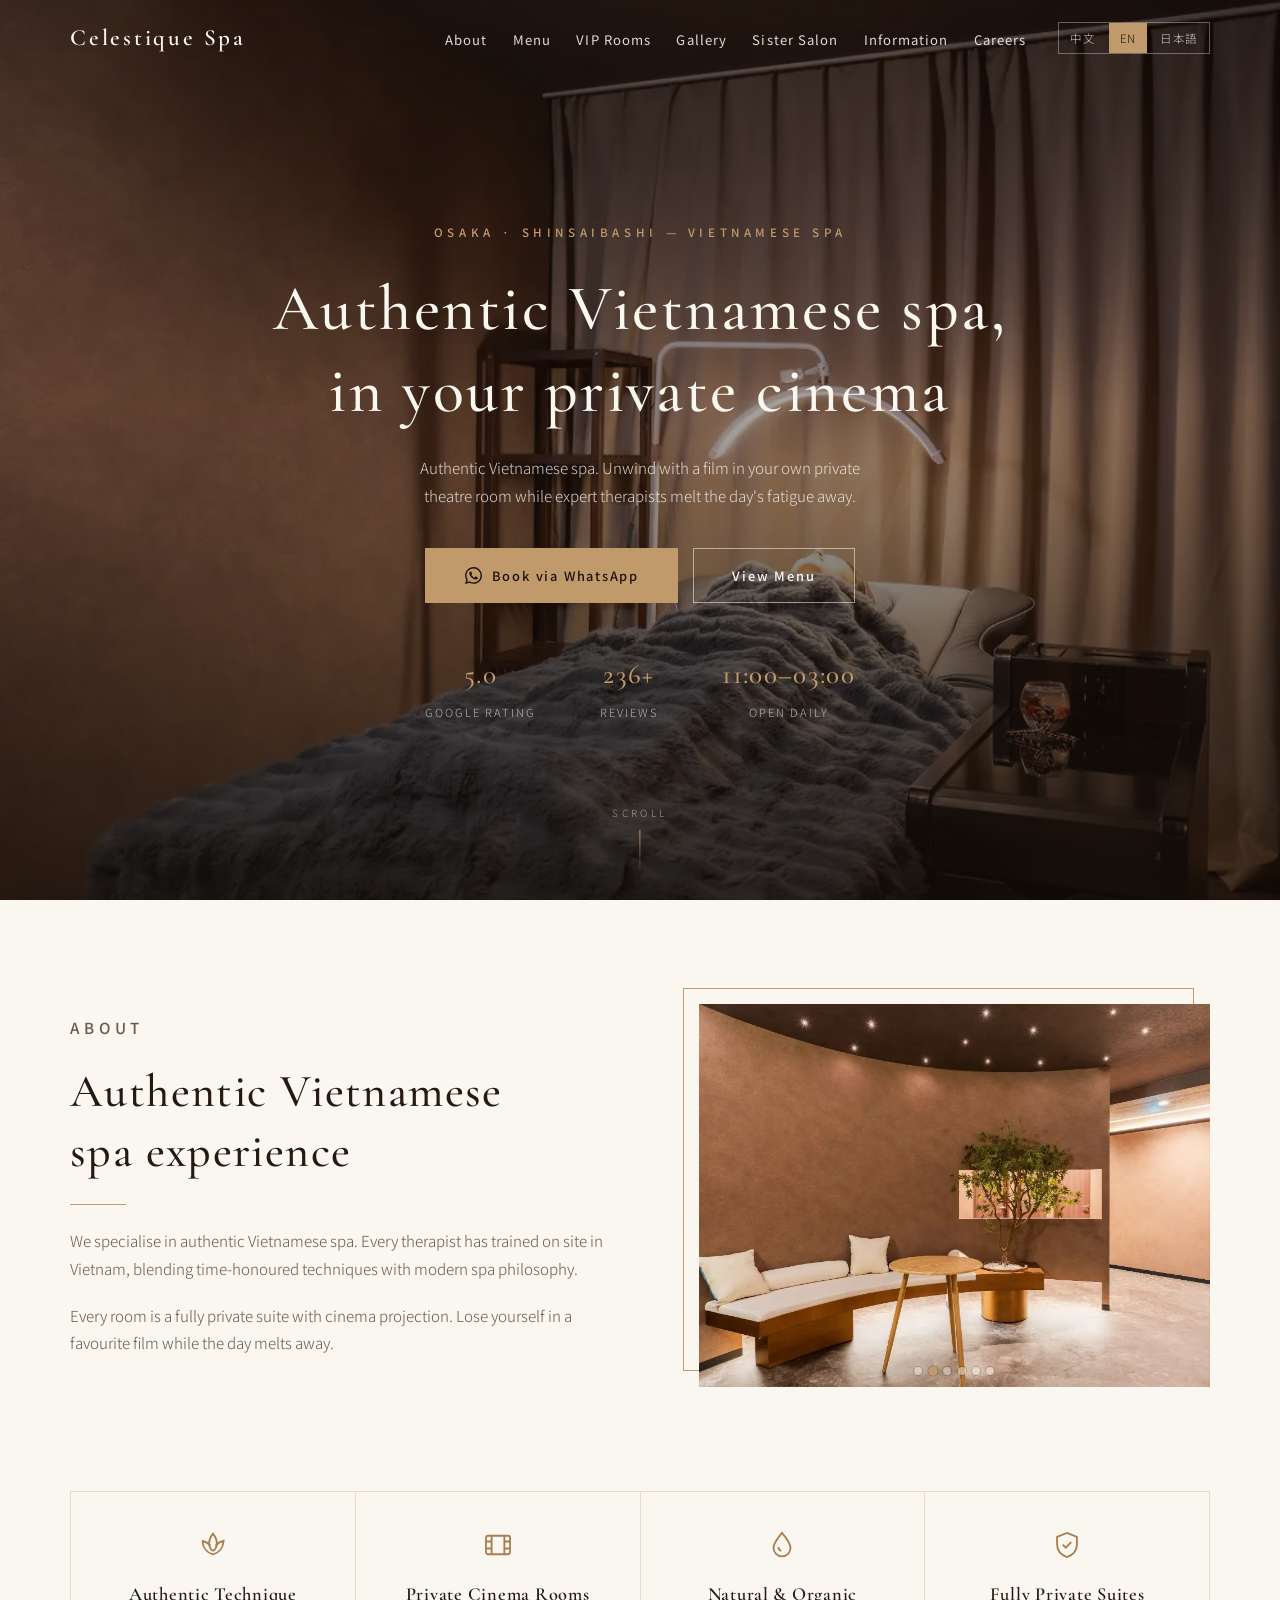
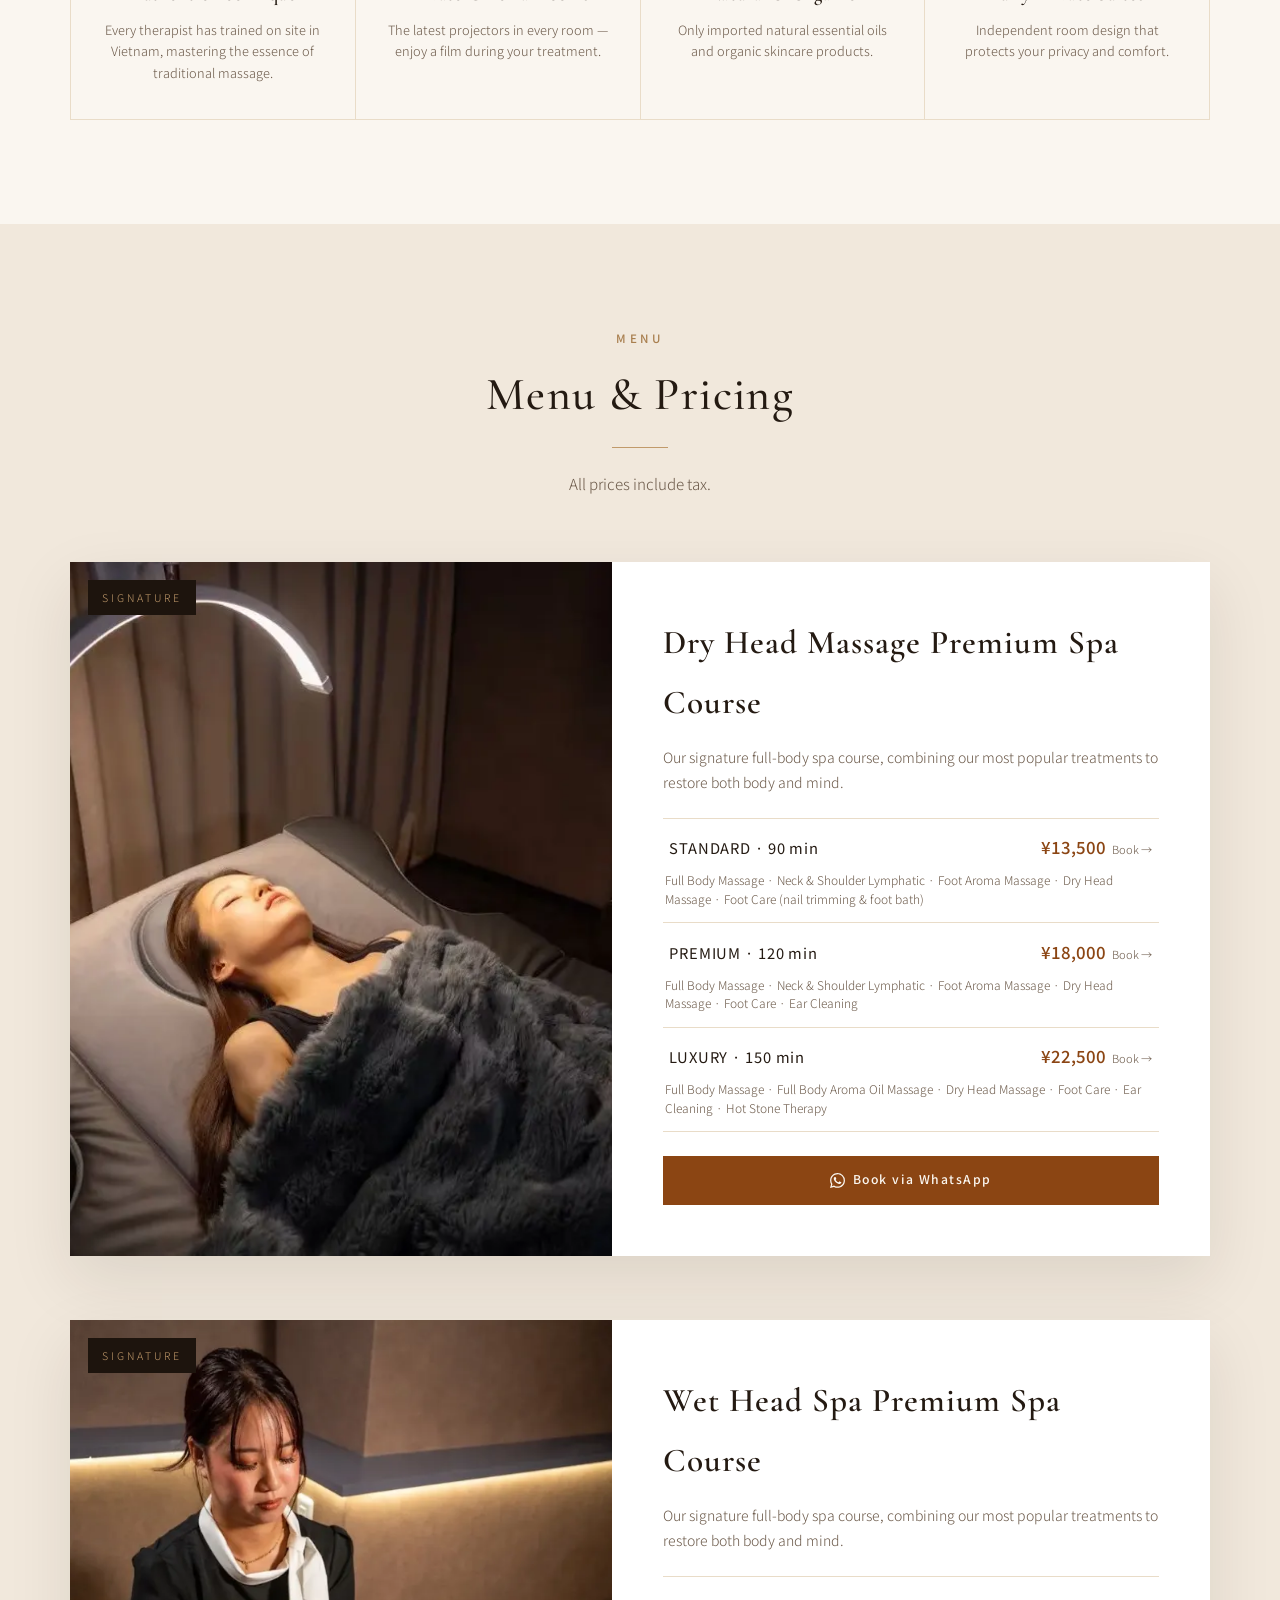
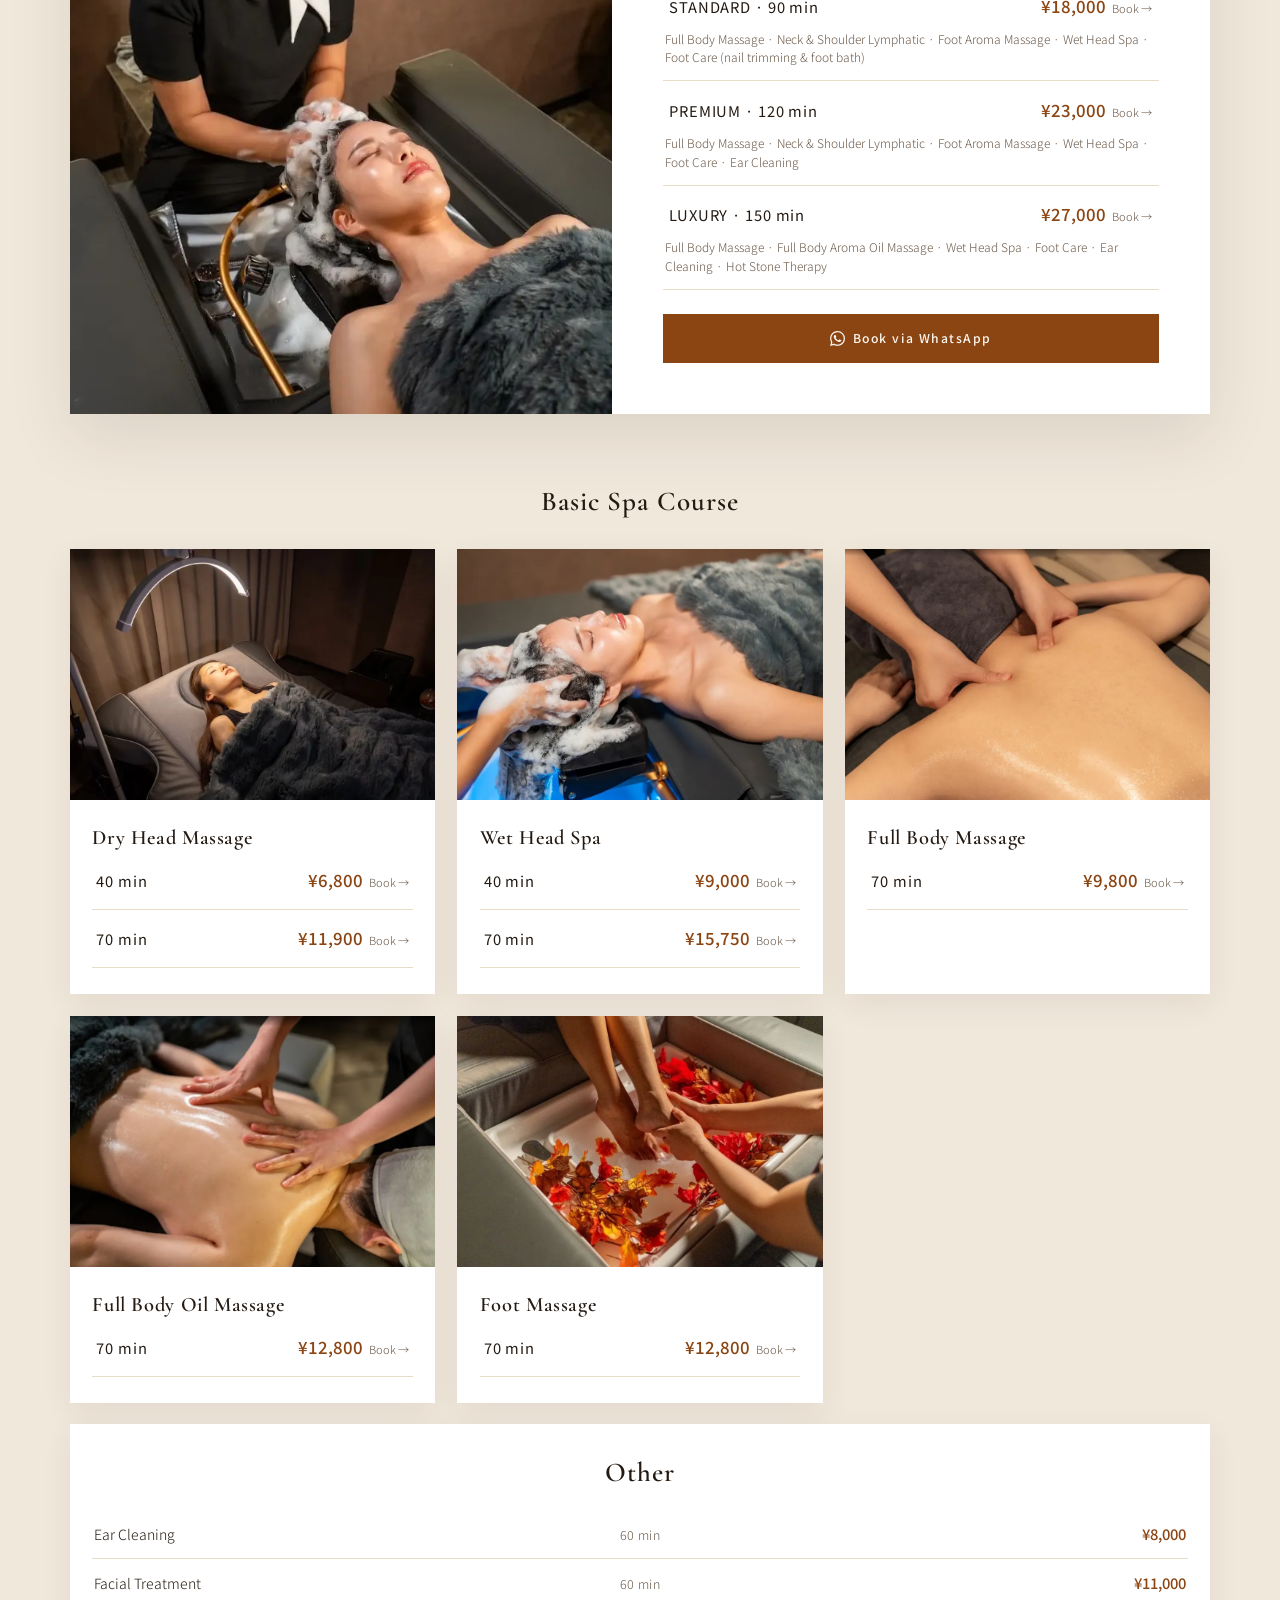
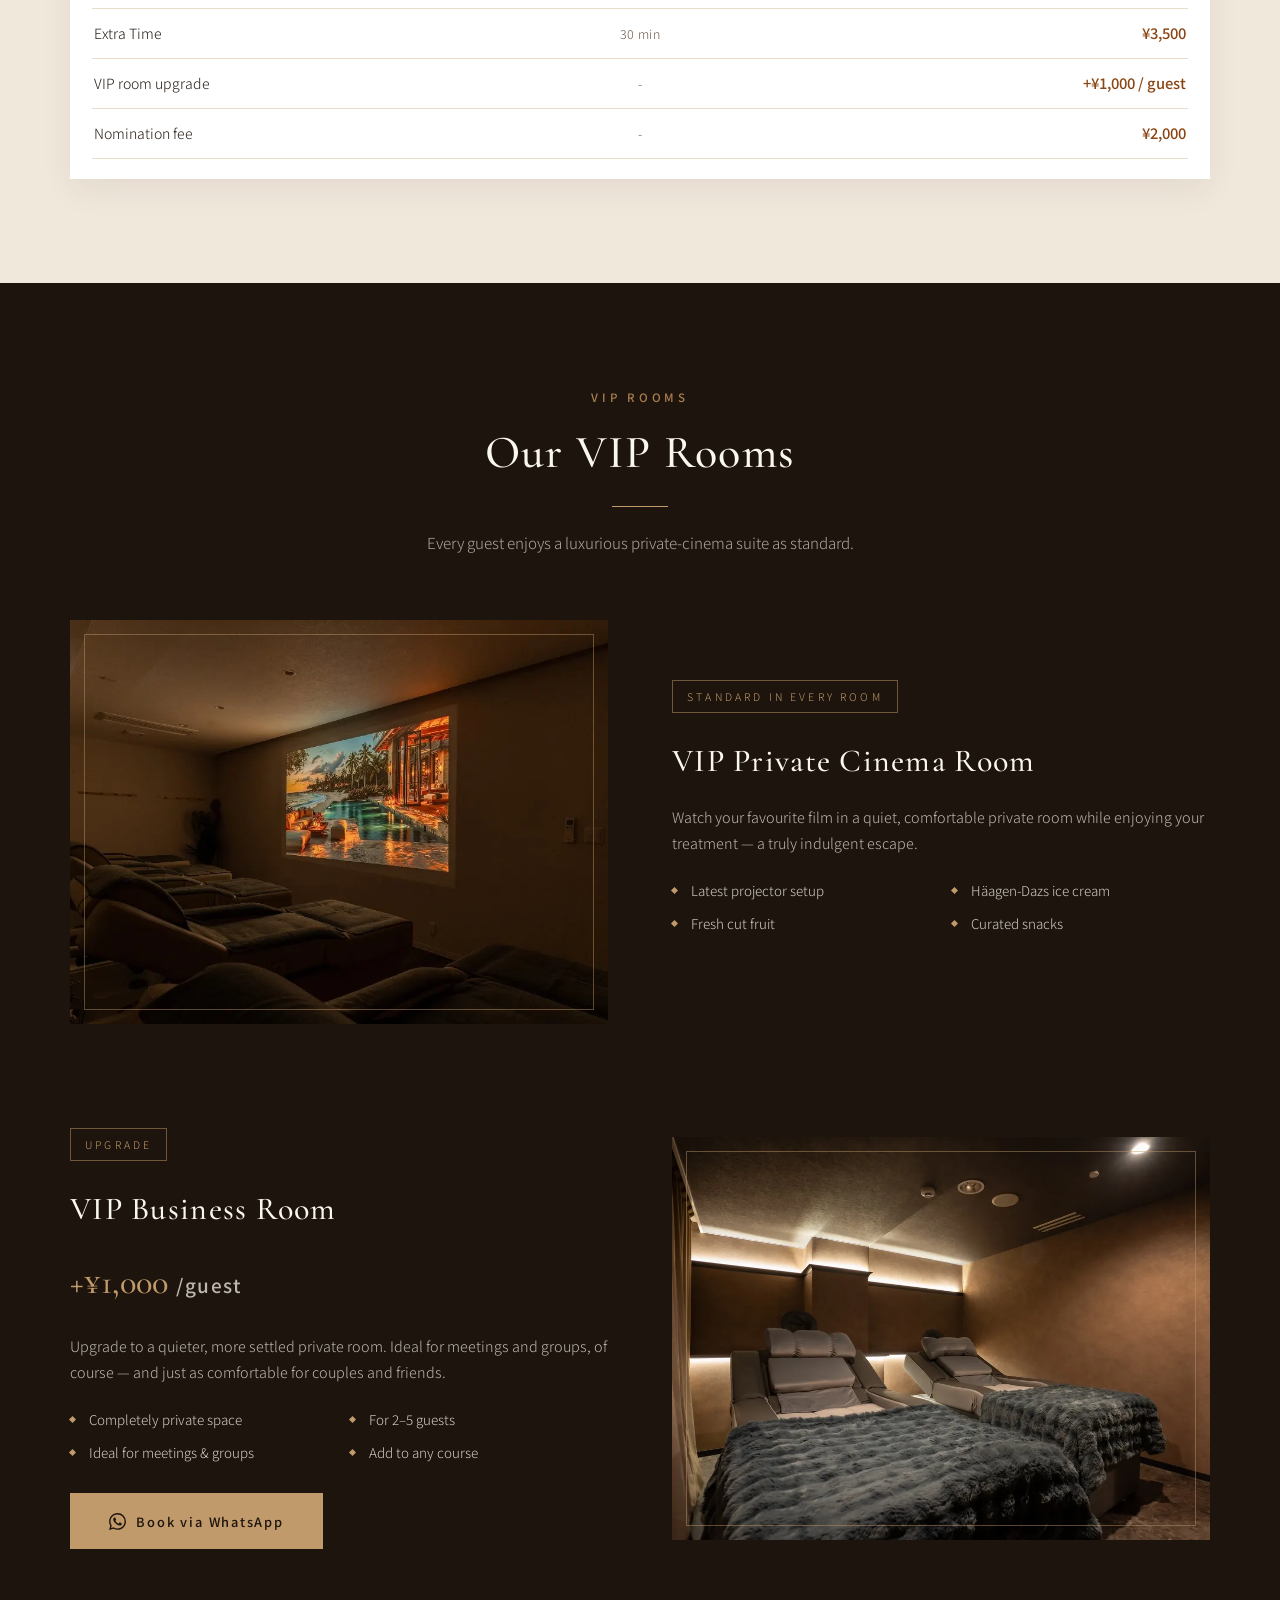
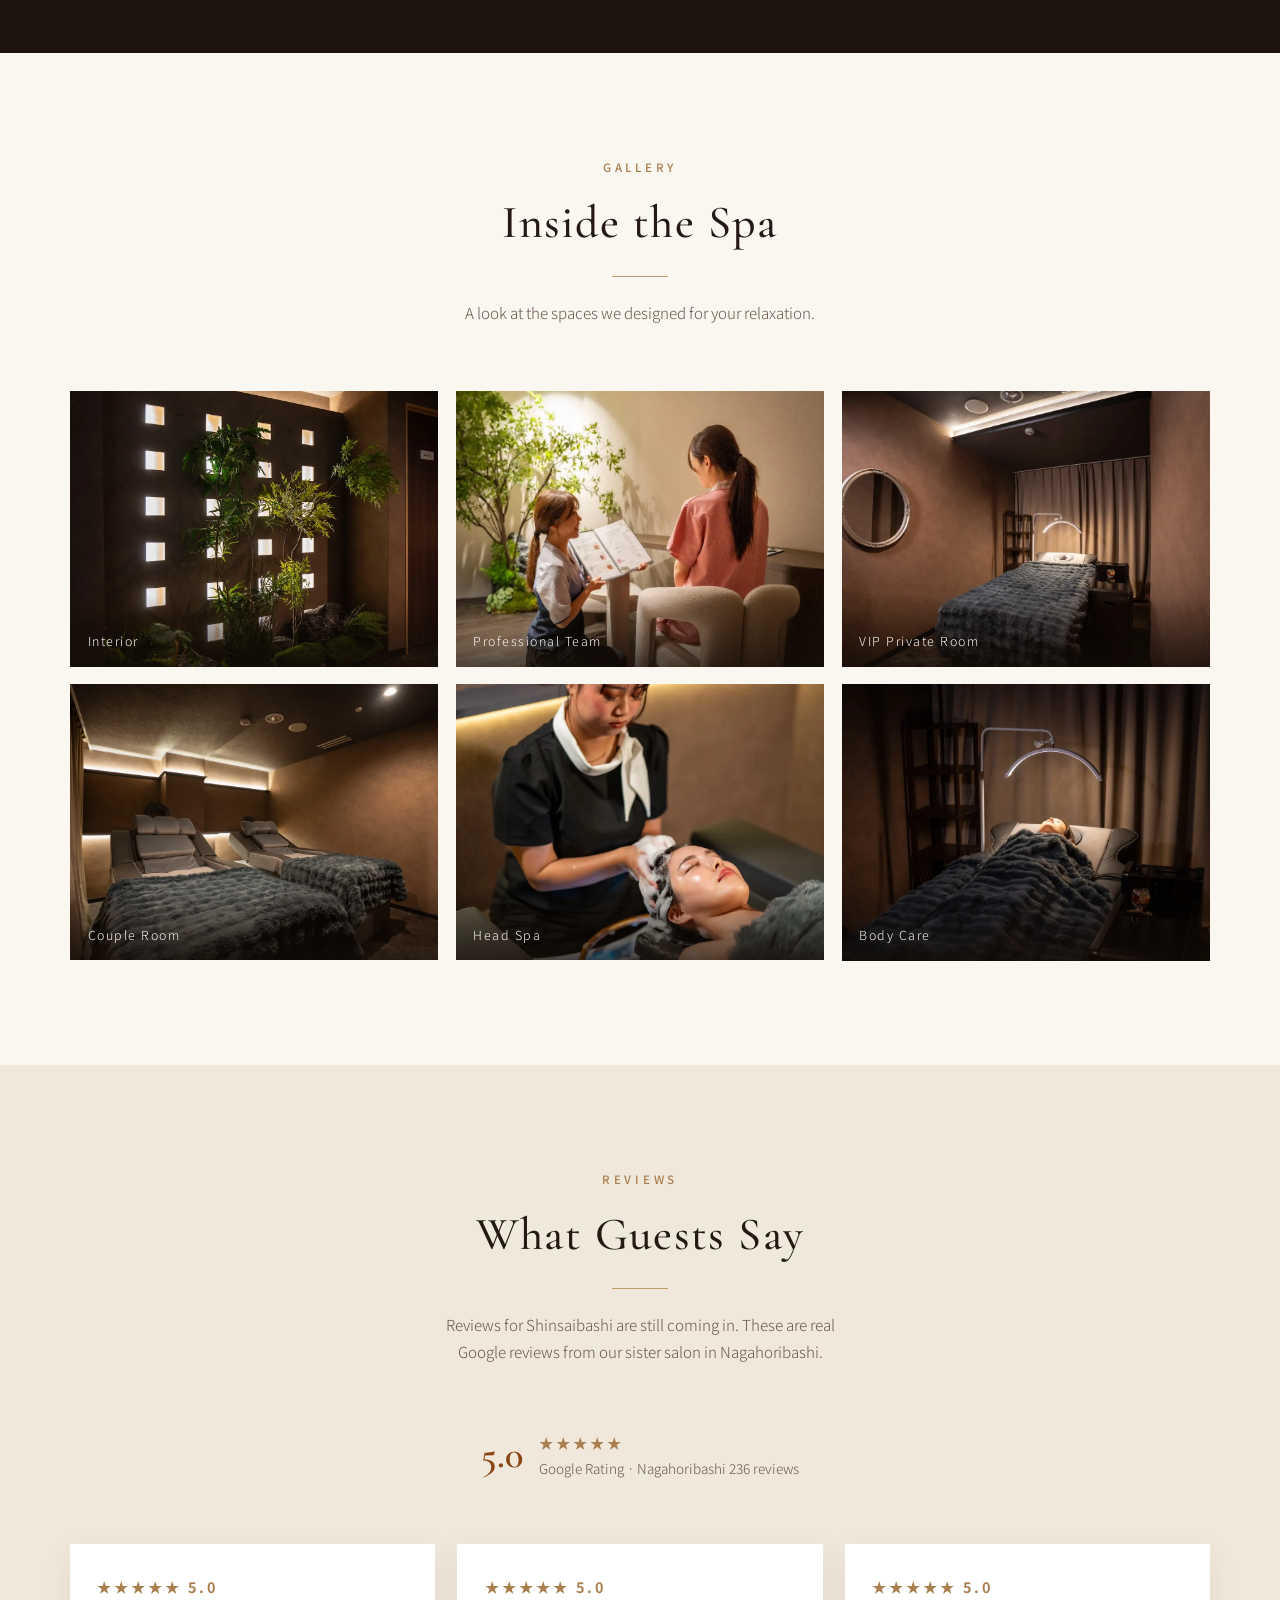
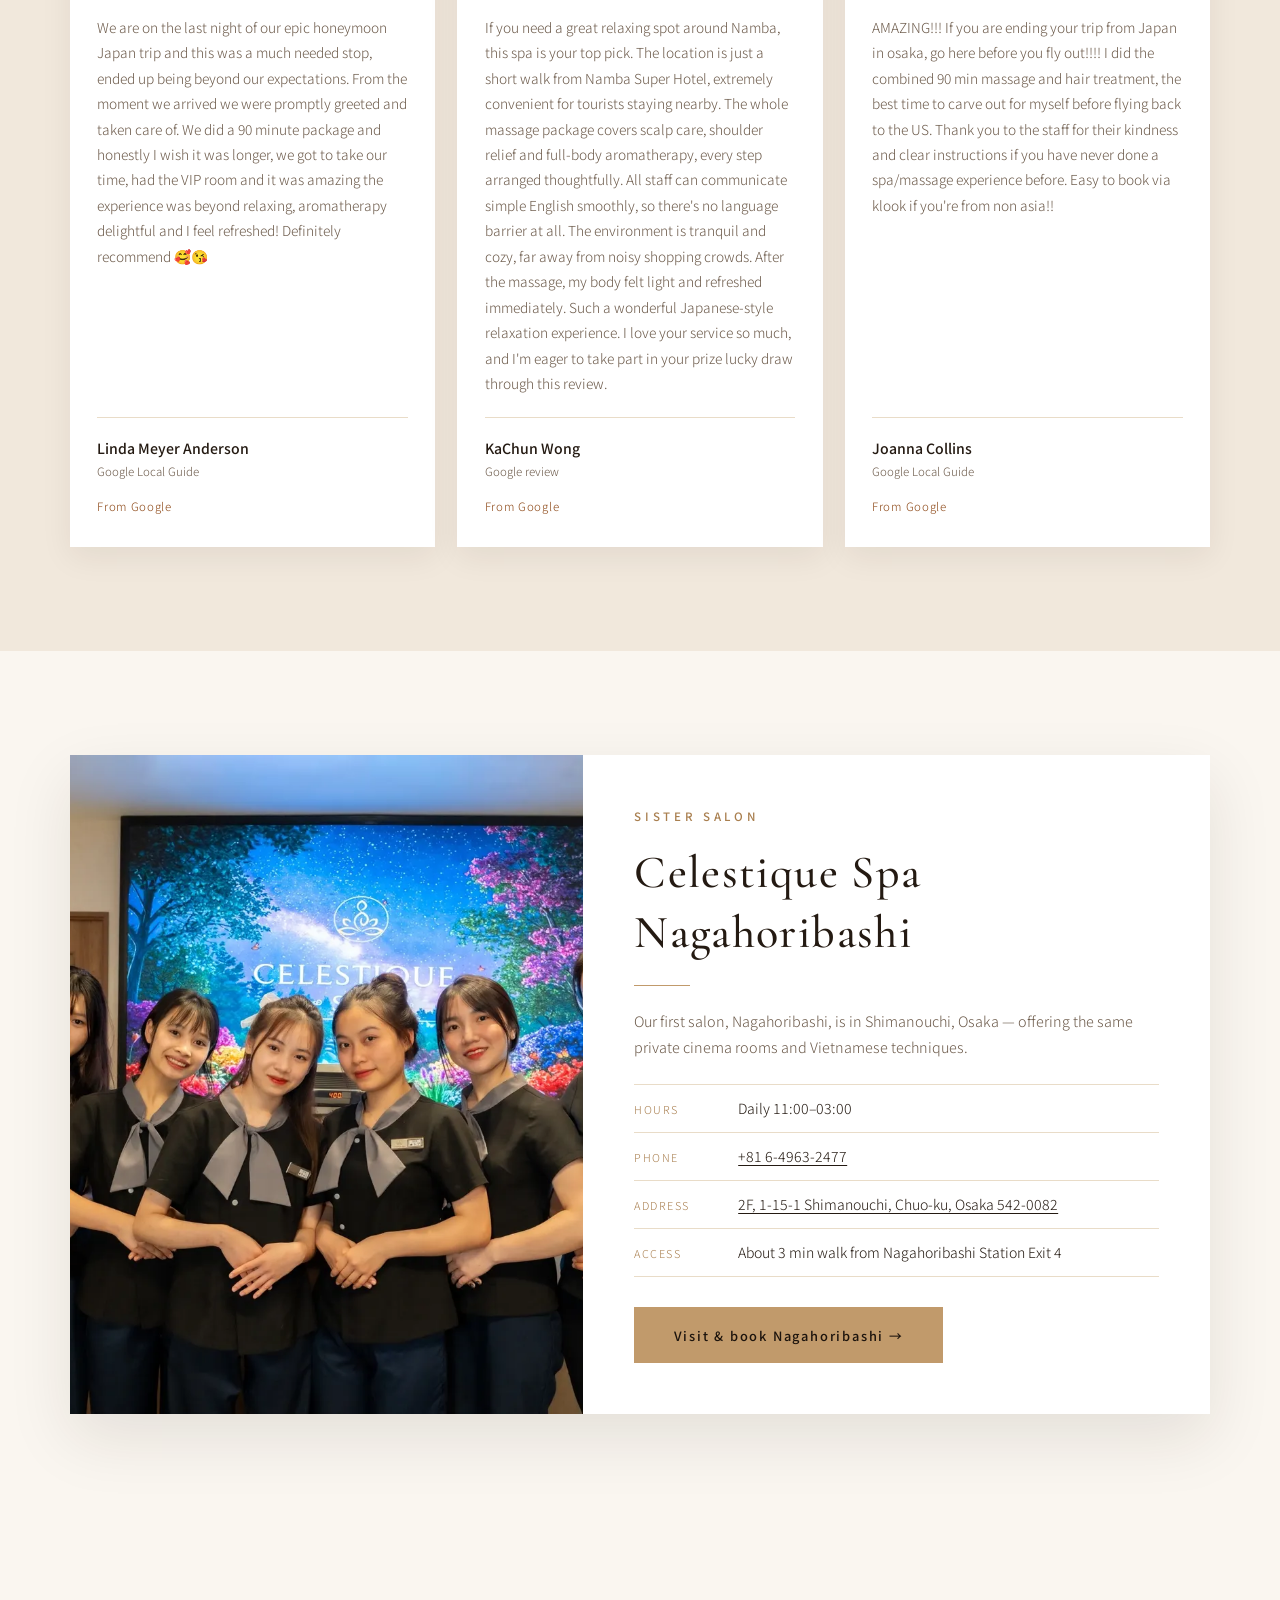
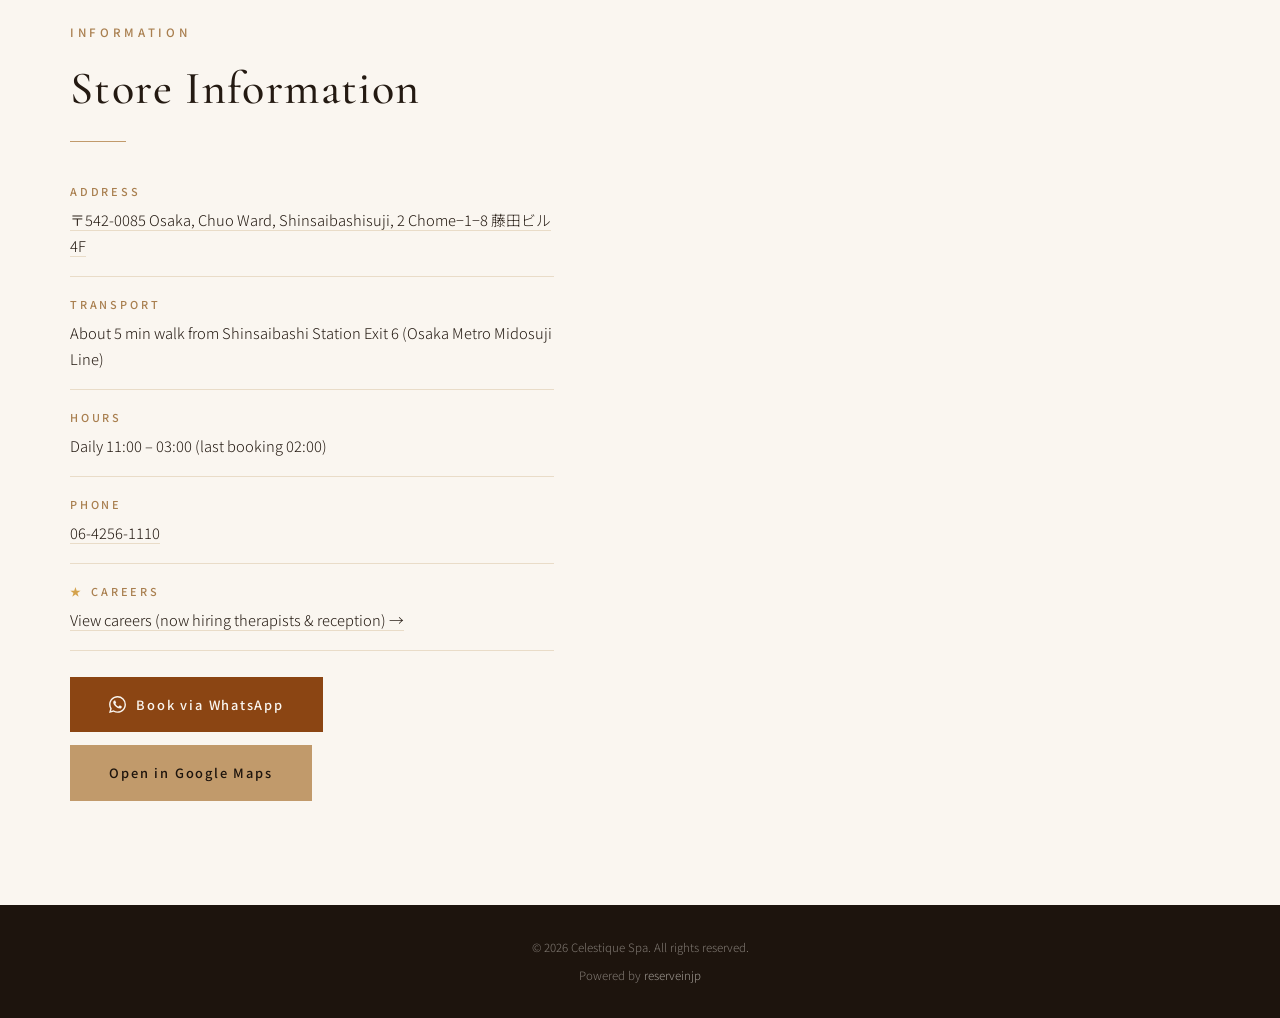
==== commit 850978b1: "Refresh About carousel, gallery, VIP photo, and Google reviews with matching share links. Co-authore" ====
--- a/en/index.html
+++ b/en/index.html
@@ -44,7 +44,7 @@
       <div class="hero-bg" style="background-image: url(../assets/images/hero.webp);"></div>
       <div class="hero-content">
         <p class="hero-eyebrow">Osaka · Shinsaibashi — Vietnamese Spa</p>
-        <h1>Authentic Vietnamese spa,<br>in your private cinema.</h1>
+        <h1>Authentic Vietnamese spa,<br>in your private cinema</h1>
         <p class="hero-sub">Authentic Vietnamese spa. Unwind with a film in your own private theatre room while expert therapists melt the day's fatigue away.</p>
         <div class="hero-cta">
           <a href="../booking.html" class="btn btn-gold"><svg viewBox="0 0 24 24" xmlns="http://www.w3.org/2000/svg"><path d="M17.472 14.382c-.297-.149-1.758-.867-2.03-.967-.273-.099-.471-.148-.67.15-.197.297-.767.966-.94 1.164-.173.199-.347.223-.644.075-.297-.15-1.255-.463-2.39-1.475-.884-.788-1.48-1.761-1.653-2.059-.173-.297-.018-.458.13-.606.134-.133.298-.347.446-.52.149-.174.198-.298.298-.497.099-.198.05-.371-.025-.52-.075-.149-.669-1.612-.916-2.207-.242-.579-.487-.5-.669-.51-.173-.008-.371-.01-.57-.01-.198 0-.52.074-.792.372-.272.297-1.04 1.016-1.04 2.479 0 1.462 1.065 2.875 1.213 3.074.149.198 2.096 3.2 5.077 4.487.709.306 1.262.489 1.694.625.712.227 1.36.195 1.871.118.571-.085 1.758-.719 2.006-1.413.248-.694.248-1.289.173-1.413-.074-.124-.272-.198-.57-.347m-5.421 7.403h-.004a9.87 9.87 0 01-5.031-1.378l-.361-.214-3.741.982.998-3.648-.235-.374a9.86 9.86 0 01-1.51-5.26c.001-5.45 4.436-9.884 9.888-9.884 2.64 0 5.122 1.03 6.988 2.898a9.825 9.825 0 012.893 6.994c-.003 5.45-4.437 9.884-9.885 9.884m8.413-18.297A11.815 11.815 0 0012.05 0C5.495 0 .16 5.335.157 11.892c0 2.096.547 4.142 1.588 5.945L.057 24l6.305-1.654a11.882 11.882 0 005.683 1.448h.005c6.554 0 11.89-5.335 11.893-11.893a11.821 11.821 0 00-3.48-8.413Z"/></svg> Book via WhatsApp</a>
@@ -70,7 +70,19 @@
             <p>Every room is a fully private suite with cinema projection. Lose yourself in a favourite film while the day melts away.</p>
           </div>
           <div class="about-media">
-            <img src="../assets/images/about-room.webp" alt="Celestique Spa private room" loading="lazy">
+            <div class="about-carousel" data-about-carousel>
+              <div class="about-carousel-viewport">
+                <div class="about-carousel-track">
+                  <div class="about-carousel-slide"><img src="../assets/images/about-slide-01.webp" alt="Celestique Spa reception"></div>
+                  <div class="about-carousel-slide"><img src="../assets/images/about-slide-02.webp" alt="Celestique Spa lounge" loading="lazy"></div>
+                  <div class="about-carousel-slide"><img src="../assets/images/about-slide-03.webp" alt="Celestique Spa treatment beds" loading="lazy"></div>
+                  <div class="about-carousel-slide"><img src="../assets/images/about-slide-04.webp" alt="Celestique Spa cinema suite" loading="lazy"></div>
+                  <div class="about-carousel-slide"><img src="../assets/images/about-slide-05.webp" alt="Celestique Spa couple suite" loading="lazy"></div>
+                  <div class="about-carousel-slide"><img src="../assets/images/about-slide-06.webp" alt="Celestique Spa treatment room" loading="lazy"></div>
+                </div>
+              </div>
+              <div class="about-carousel-dots"></div>
+            </div>
           </div>
         </div>
         <div class="features">
@@ -253,11 +265,9 @@
           <h3 class="menu-subhead">Other</h3>
           <a class="menu-extra-row" href="../booking.html?service=Ear%20Cleaning%2060%20min"><span class="opt-name">Ear Cleaning</span><span class="opt-dur">60 min</span><span class="opt-price">¥8,000</span></a>
           <a class="menu-extra-row" href="../booking.html?service=Facial%20Treatment%2060%20min"><span class="opt-name">Facial Treatment</span><span class="opt-dur">60 min</span><span class="opt-price">¥11,000</span></a>
-        </div>
-
-        <div class="menu-extra options-group">
-          <h3 class="menu-subhead">Add-ons</h3>
           <div class="menu-extra-row"><span class="opt-name">Extra Time</span><span class="opt-dur">30 min</span><span class="opt-price">¥3,500</span></div>
+          <div class="menu-extra-row"><span class="opt-name">VIP room upgrade</span><span class="opt-dur">-</span><span class="opt-price">+¥1,000 / guest</span></div>
+          <div class="menu-extra-row"><span class="opt-name">Nomination fee</span><span class="opt-dur">-</span><span class="opt-price">¥2,000</span></div>
         </div>
 
         <div class="menu-extra gift-card">
@@ -267,11 +277,6 @@
           <div class="menu-extra-row"><span class="opt-name">120 min</span><span class="opt-dur"></span><span class="opt-price">¥16,200</span></div>
           <div class="menu-extra-row"><span class="opt-name">150 min</span><span class="opt-dur"></span><span class="opt-price">¥20,250</span></div>
         </div>
-
-        <ul class="sheet-note">
-          <li>VIP private room upgrade +¥1,000 / guest</li>
-          <li>Therapist request fee ¥2,000</li>
-        </ul>
       </div>
     </section>
 
@@ -365,39 +370,40 @@
           <p class="eyebrow">Reviews</p>
           <h2 class="section-title">What Guests Say</h2>
           <div class="gold-rule"></div>
+          <p class="section-lead">Reviews for Shinsaibashi are still coming in. These are real Google reviews from our sister salon in Nagahoribashi.</p>
         </header>
-        <div class="rating-banner">
+        <a class="rating-banner" href="https://www.google.com/search?hl=en&q=Celestique+Spa&ludocid=17162967397030411841#lrd=0x6000e79b96d84ff9:0xee2f1bea0f9bbe41,1" target="_blank" rel="noopener noreferrer">
           <strong>5.0</strong>
           <div>
             <div class="stars">★★★★★</div>
-            <span>Google Rating · 236 reviews</span>
-          </div>
-        </div>
+            <span>Google Rating · Nagahoribashi 236 reviews</span>
+          </div>
+        </a>
         <div class="review-grid">
-        <article class="review-card">
+        <a class="review-card" href="https://maps.app.goo.gl/buhNzLZ84xdosqFF7" target="_blank" rel="noopener noreferrer">
           <div class="stars">★★★★★ <strong>5.0</strong></div>
-          <blockquote>Came on my own to unwind and chose the Royal Head Spa. Having a head treatment while watching a film in a private cinema room was pure bliss — the Vietnamese technique is precise and I left feeling weightless.</blockquote>
+          <blockquote>We are on the last night of our epic honeymoon Japan trip and this was a much needed stop, ended up being beyond our expectations. From the moment we arrived we were promptly greeted and taken care of. We did a 90 minute package and honestly I wish it was longer, we got to take our time, had the VIP room and it was amazing the experience was beyond relaxing, aromatherapy delightful and I feel refreshed! Definitely recommend 🥰😘</blockquote>
           <div class="review-who">
-            <div><strong>Aya</strong><span>Female · Office worker</span></div>
-            <time>Jun 18, 2025</time>
-          </div>
-        </article>
-        <article class="review-card">
+            <div><strong>Linda Meyer Anderson</strong><span>Google Local Guide</span></div>
+          </div>
+          <span class="review-source">From Google</span>
+        </a>
+        <a class="review-card" href="https://maps.app.goo.gl/nM2f8WstmPziR29e8" target="_blank" rel="noopener noreferrer">
           <div class="stars">★★★★★ <strong>5.0</strong></div>
-          <blockquote>Went as a couple and loved the private room where we could watch a movie together. The full-body aroma oil pressure was perfect, and they even brought Häagen-Dazs and fresh fruit. Service well beyond what I expected.</blockquote>
+          <blockquote>If you need a great relaxing spot around Namba, this spa is your top pick. The location is just a short walk from Namba Super Hotel, extremely convenient for tourists staying nearby. The whole massage package covers scalp care, shoulder relief and full-body aromatherapy, every step arranged thoughtfully. All staff can communicate simple English smoothly, so there's no language barrier at all. The environment is tranquil and cozy, far away from noisy shopping crowds. After the massage, my body felt light and refreshed immediately. Such a wonderful Japanese-style relaxation experience. I love your service so much, and I'm eager to take part in your prize lucky draw through this review.</blockquote>
           <div class="review-who">
-            <div><strong>Onishi</strong><span>Male · Self-employed</span></div>
-            <time>May 30, 2025</time>
-          </div>
-        </article>
-        <article class="review-card">
-          <div class="stars">★★★★★ <strong>4.9</strong></div>
-          <blockquote>Searched out a Vietnamese spa while travelling in Osaka. Staff speak Chinese so I felt completely at ease, and the space is upscale and spotless. The foot + head spa set is fantastic value — I'll be back for sure.</blockquote>
+            <div><strong>KaChun Wong</strong><span>Google review</span></div>
+          </div>
+          <span class="review-source">From Google</span>
+        </a>
+        <a class="review-card" href="https://maps.app.goo.gl/sSXXQuSbgMjek6eB7" target="_blank" rel="noopener noreferrer">
+          <div class="stars">★★★★★ <strong>5.0</strong></div>
+          <blockquote>AMAZING!!! If you are ending your trip from Japan in osaka, go here before you fly out!!!! I did the combined 90 min massage and hair treatment, the best time to carve out for myself before flying back to the US. Thank you to the staff for their kindness and clear instructions if you have never done a spa/massage experience before. Easy to book via klook if you're from non asia!!</blockquote>
           <div class="review-who">
-            <div><strong>Lin</strong><span>Female · Traveller</span></div>
-            <time>May 12, 2025</time>
-          </div>
-        </article>
+            <div><strong>Joanna Collins</strong><span>Google Local Guide</span></div>
+          </div>
+          <span class="review-source">From Google</span>
+        </a>
         </div>
       </div>
     </section>
@@ -419,7 +425,7 @@
             <li><span class="k">Address</span><span class="v"><a href="https://maps.app.goo.gl/tpL7jkPrLn7CtPPL7" target="_blank" rel="noopener">2F, 1-15-1 Shimanouchi, Chuo-ku, Osaka 542-0082</a></span></li>
             <li><span class="k">Access</span><span class="v">About 3 min walk from Nagahoribashi Station Exit 4</span></li>
             </ul>
-            <a href="https://arfunpizza.com/fi/shops/celestiquespa/landing.html" target="_blank" rel="noopener" class="btn btn-gold">Visit Nagahoribashi Salon →</a>
+            <a href="https://arfunpizza.com/fi/shops/celestiquespa/landing.html" target="_blank" rel="noopener" class="btn btn-gold">Visit &amp; book Nagahoribashi →</a>
           </div>
         </div>
       </div>
--- a/styles.css
+++ b/styles.css
@@ -461,6 +461,60 @@
   width: 100%;
   aspect-ratio: 4 / 3;
   object-fit: cover;
+  display: block;
+  -webkit-user-drag: none;
+  user-select: none;
+}
+
+.about-carousel {
+  position: relative;
+}
+
+.about-carousel-viewport {
+  overflow: hidden;
+  touch-action: pan-y;
+  cursor: grab;
+}
+
+.about-carousel-viewport.is-dragging {
+  cursor: grabbing;
+}
+
+.about-carousel-track {
+  display: flex;
+  transition: transform 0.45s ease;
+  will-change: transform;
+}
+
+.about-carousel-slide {
+  flex: 0 0 100%;
+  min-width: 0;
+}
+
+.about-carousel-dots {
+  position: absolute;
+  left: 50%;
+  bottom: 0.75rem;
+  transform: translateX(-50%);
+  display: flex;
+  gap: 0.4rem;
+  z-index: 1;
+}
+
+.about-carousel-dot {
+  width: 8px;
+  height: 8px;
+  padding: 0;
+  border: none;
+  border-radius: 50%;
+  background: rgba(250, 246, 240, 0.45);
+  box-shadow: 0 0 0 1px rgba(36, 26, 18, 0.2);
+  cursor: pointer;
+}
+
+.about-carousel-dot.active {
+  background: var(--gold);
+  transform: scale(1.15);
 }
 
 .about-media::before {
@@ -928,18 +982,19 @@
   margin-bottom: 1.4rem;
 }
 
-.vip-price {
+.vip-body > p.vip-price {
   font-family: var(--font-display);
-  font-size: 1.5rem;
+  font-size: clamp(1.7rem, 5vw, 2.15rem);
+  font-weight: 500;
   color: var(--gold);
   margin-bottom: 1.2rem;
 }
 
 .vip-price small {
   font-family: var(--font-body);
-  font-size: 0.72rem;
-  color: rgba(250, 246, 240, 0.6);
-  letter-spacing: 0.1em;
+  font-size: 0.55em;
+  color: rgba(250, 246, 240, 0.72);
+  letter-spacing: 0.08em;
   margin-left: 8px;
 }
 
@@ -1013,6 +1068,10 @@
   margin-bottom: var(--space-xl);
   font-size: 0.85rem;
   color: var(--ink-soft);
+  text-decoration: none;
+}
+a.rating-banner:hover span {
+  color: var(--brand);
 }
 
 .rating-banner strong {
@@ -1041,6 +1100,11 @@
   box-shadow: 0 10px 30px rgba(36, 26, 18, 0.07);
   display: flex;
   flex-direction: column;
+  color: inherit;
+  text-decoration: none;
+}
+a.review-card:hover {
+  box-shadow: 0 14px 36px rgba(36, 26, 18, 0.12);
 }
 
 .review-card .stars {
@@ -1075,10 +1139,11 @@
   color: var(--ink-soft);
 }
 
-.review-who time {
-  font-size: 0.7rem;
-  color: var(--ink-soft);
-  white-space: nowrap;
+.review-source {
+  margin-top: 0.85rem;
+  font-size: 0.72rem;
+  letter-spacing: 0.06em;
+  color: var(--brand);
 }
 
 /* ---- Access ---- */
@@ -1411,7 +1476,12 @@
   font-size: 0.68rem;
   letter-spacing: 0.06em;
   color: rgba(250, 246, 240, 0.4);
-}
+  display: flex;
+  flex-direction: column;
+  align-items: center;
+  gap: 0.4rem;
+}
+.landing-foot p { margin: 0; }
 
 .landing-foot a {
   border-bottom: 1px solid currentColor;
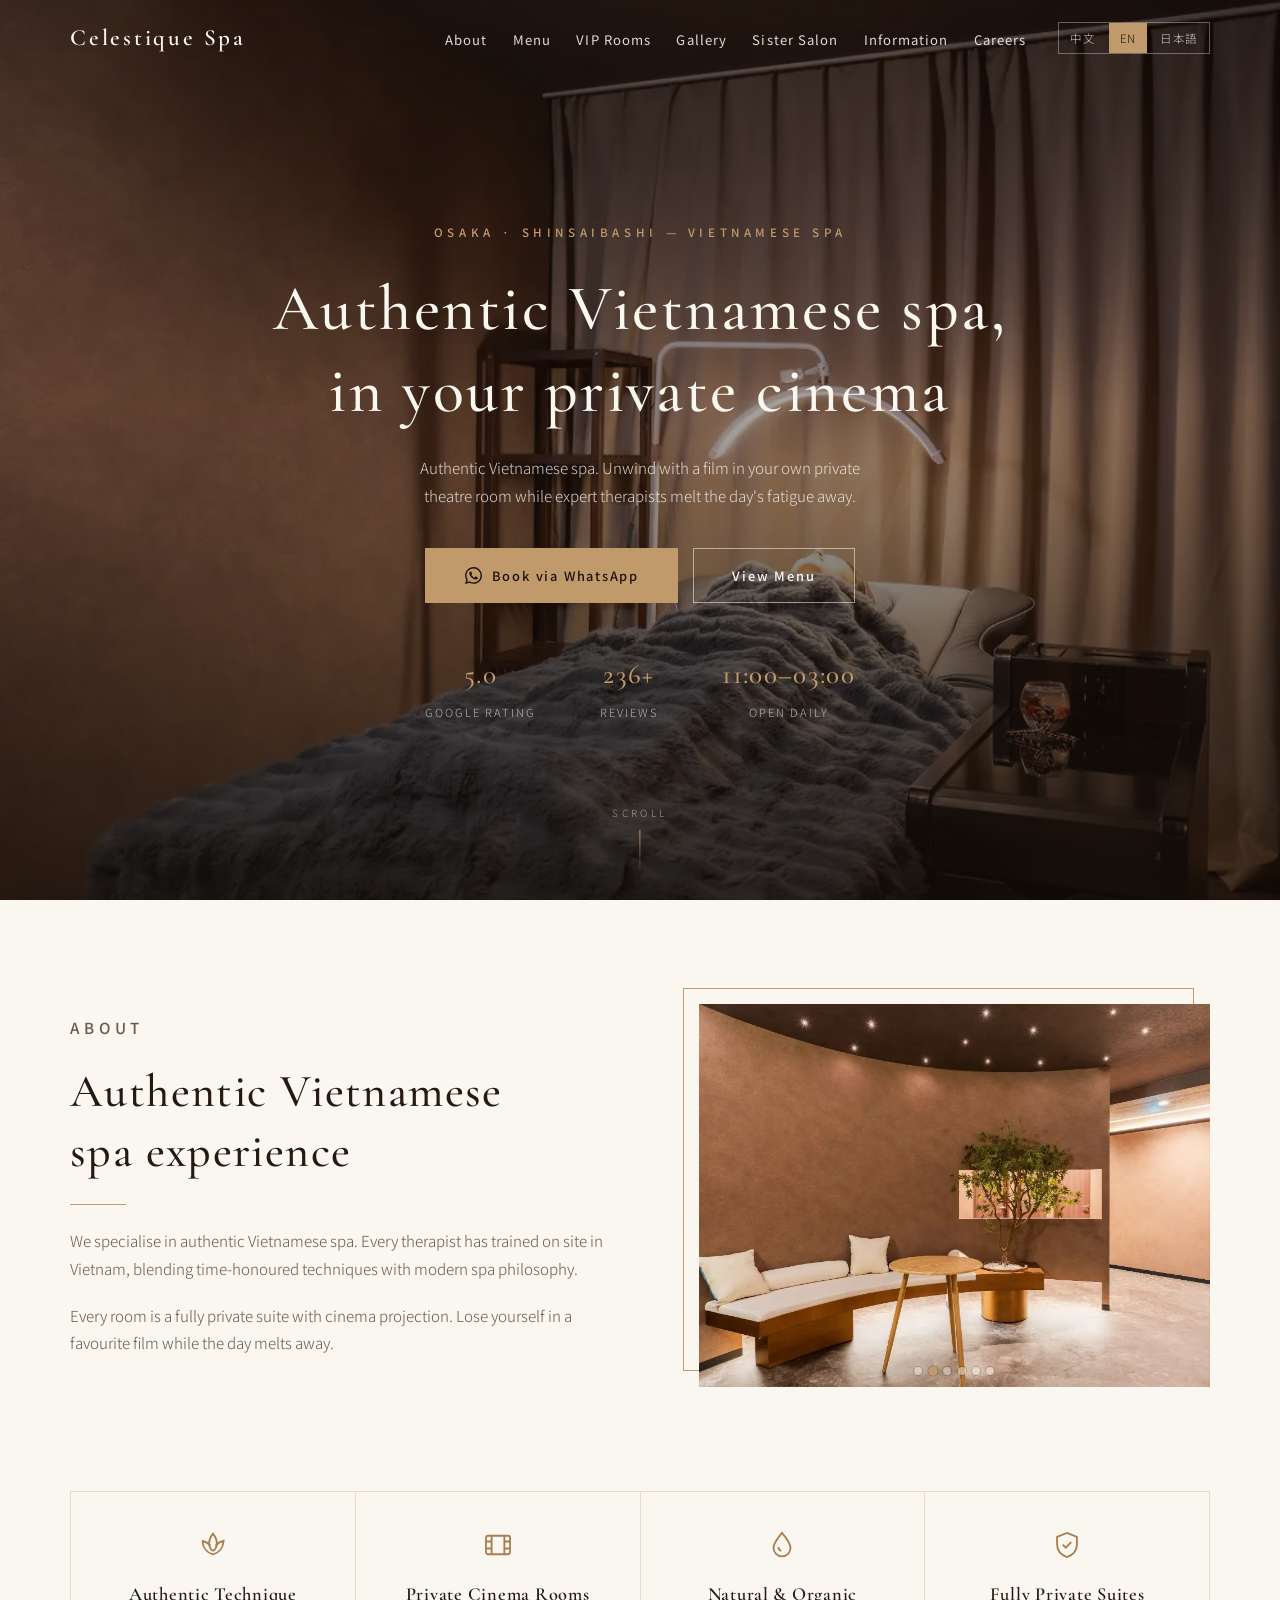
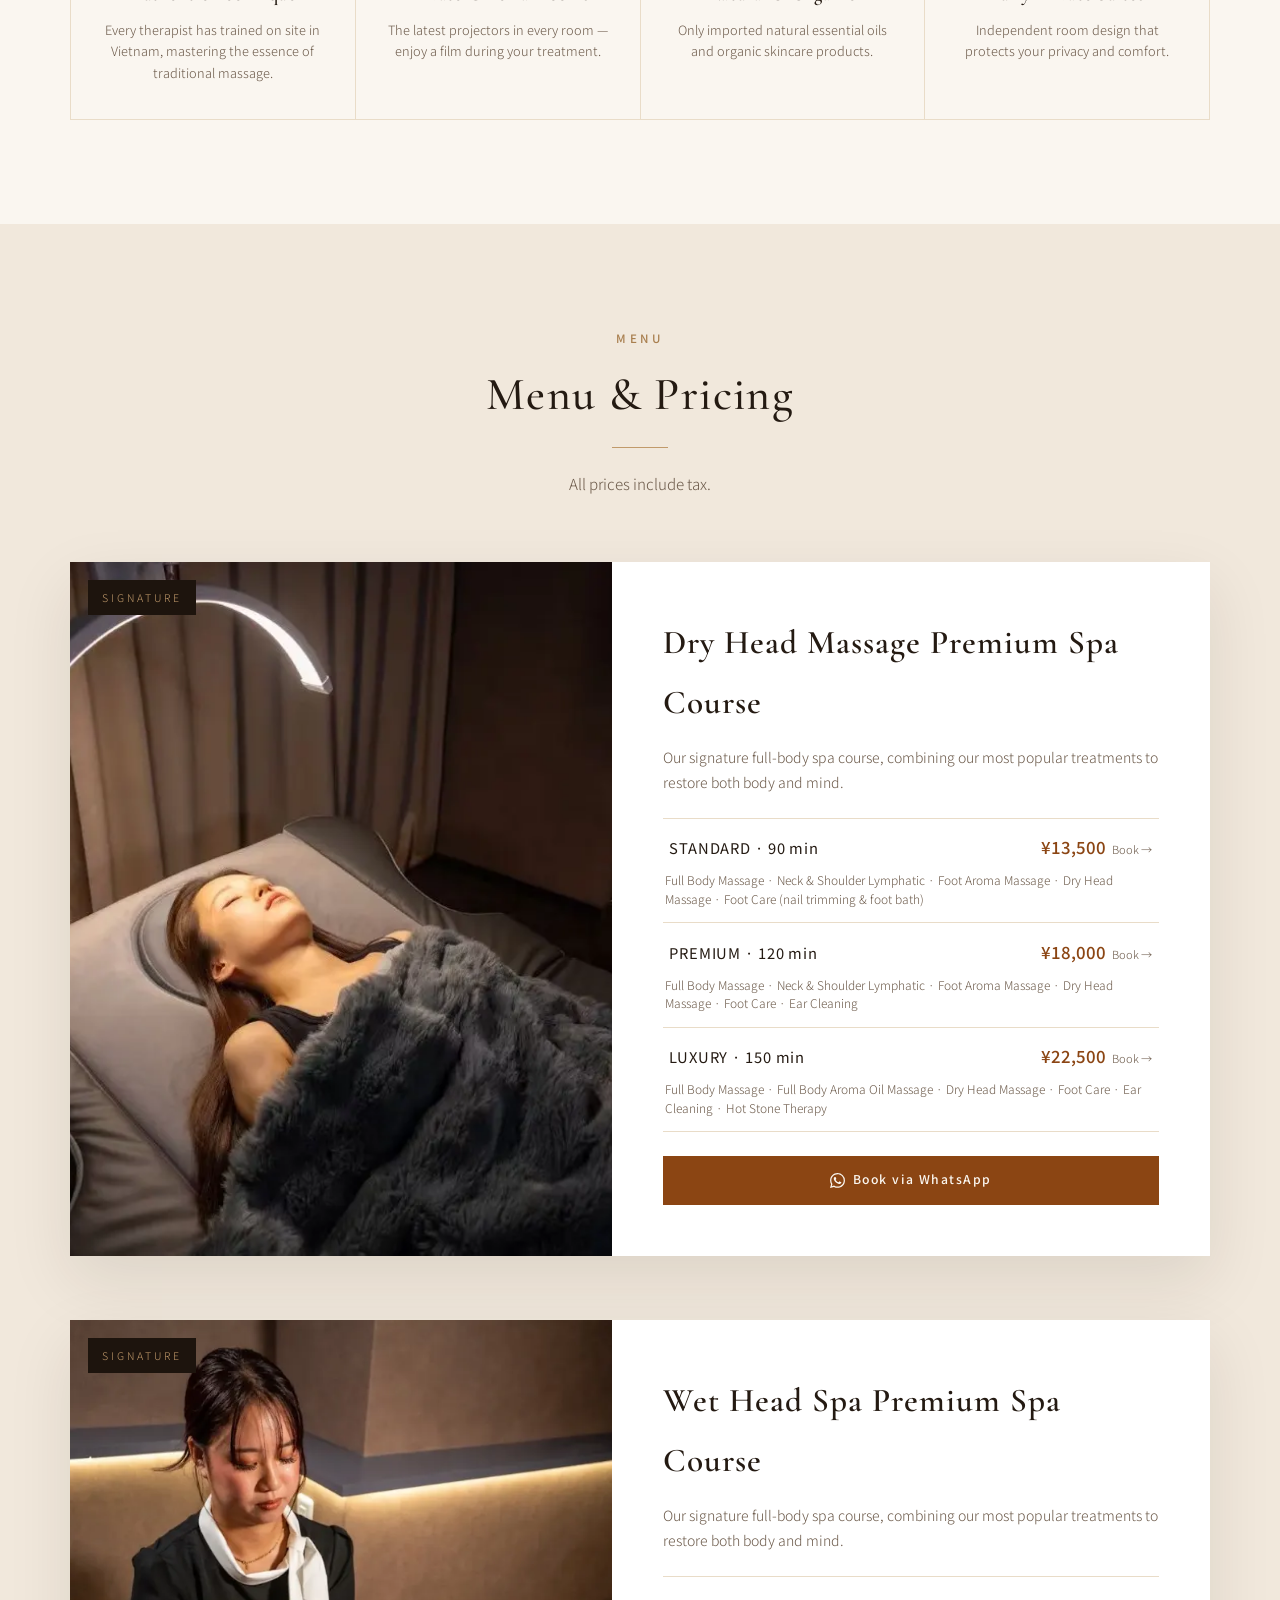
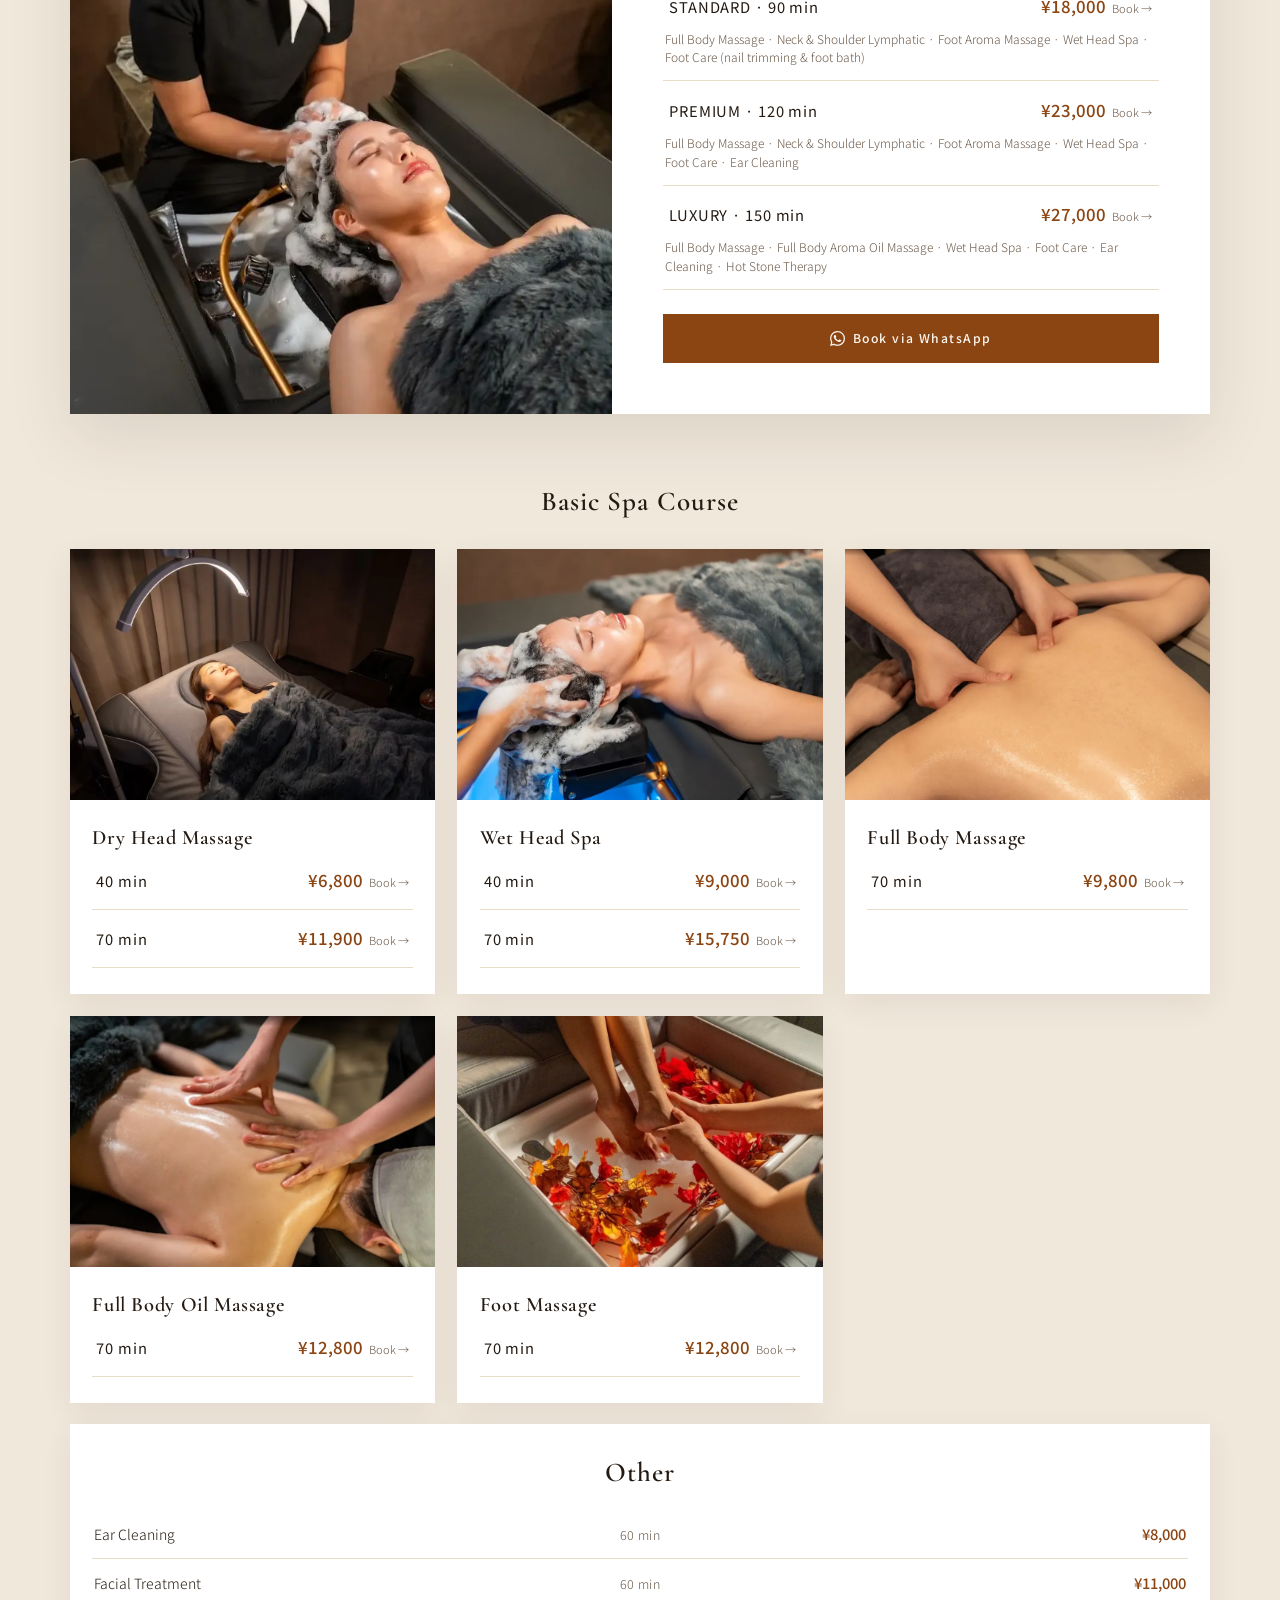
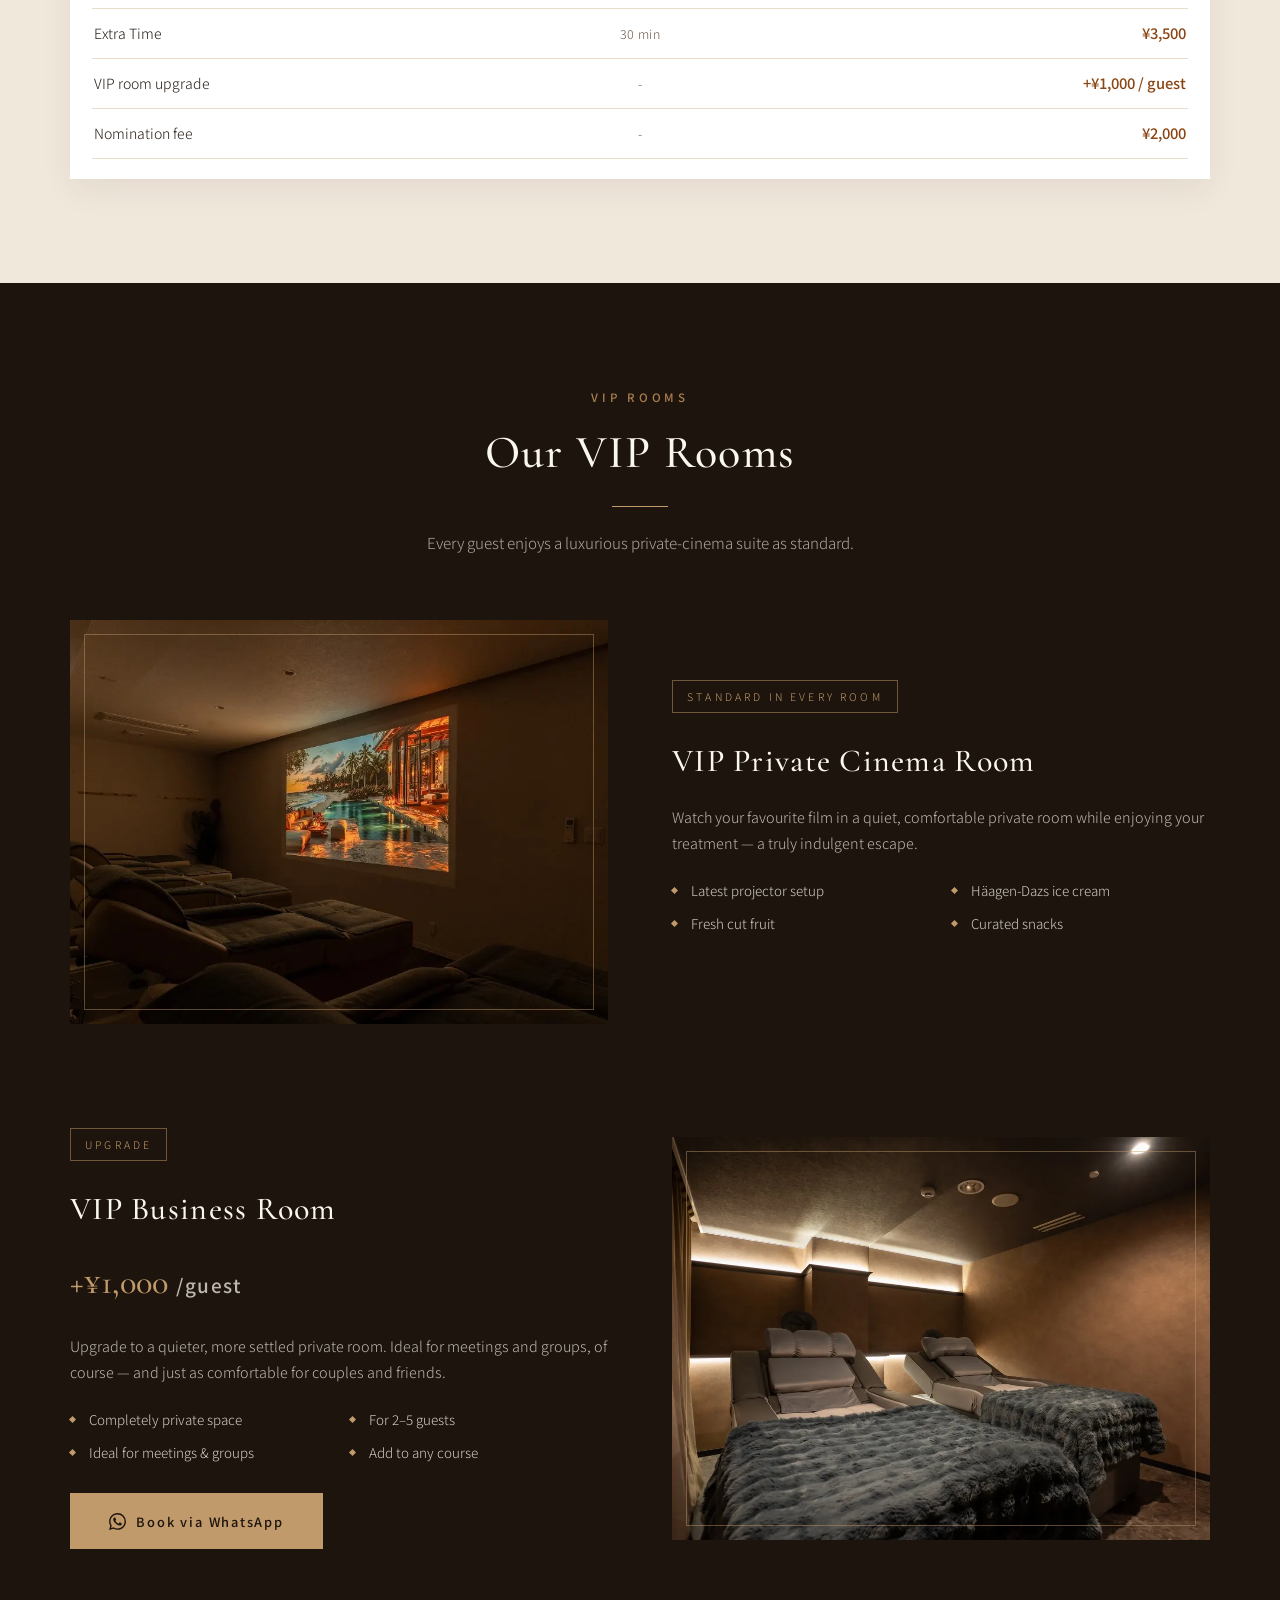
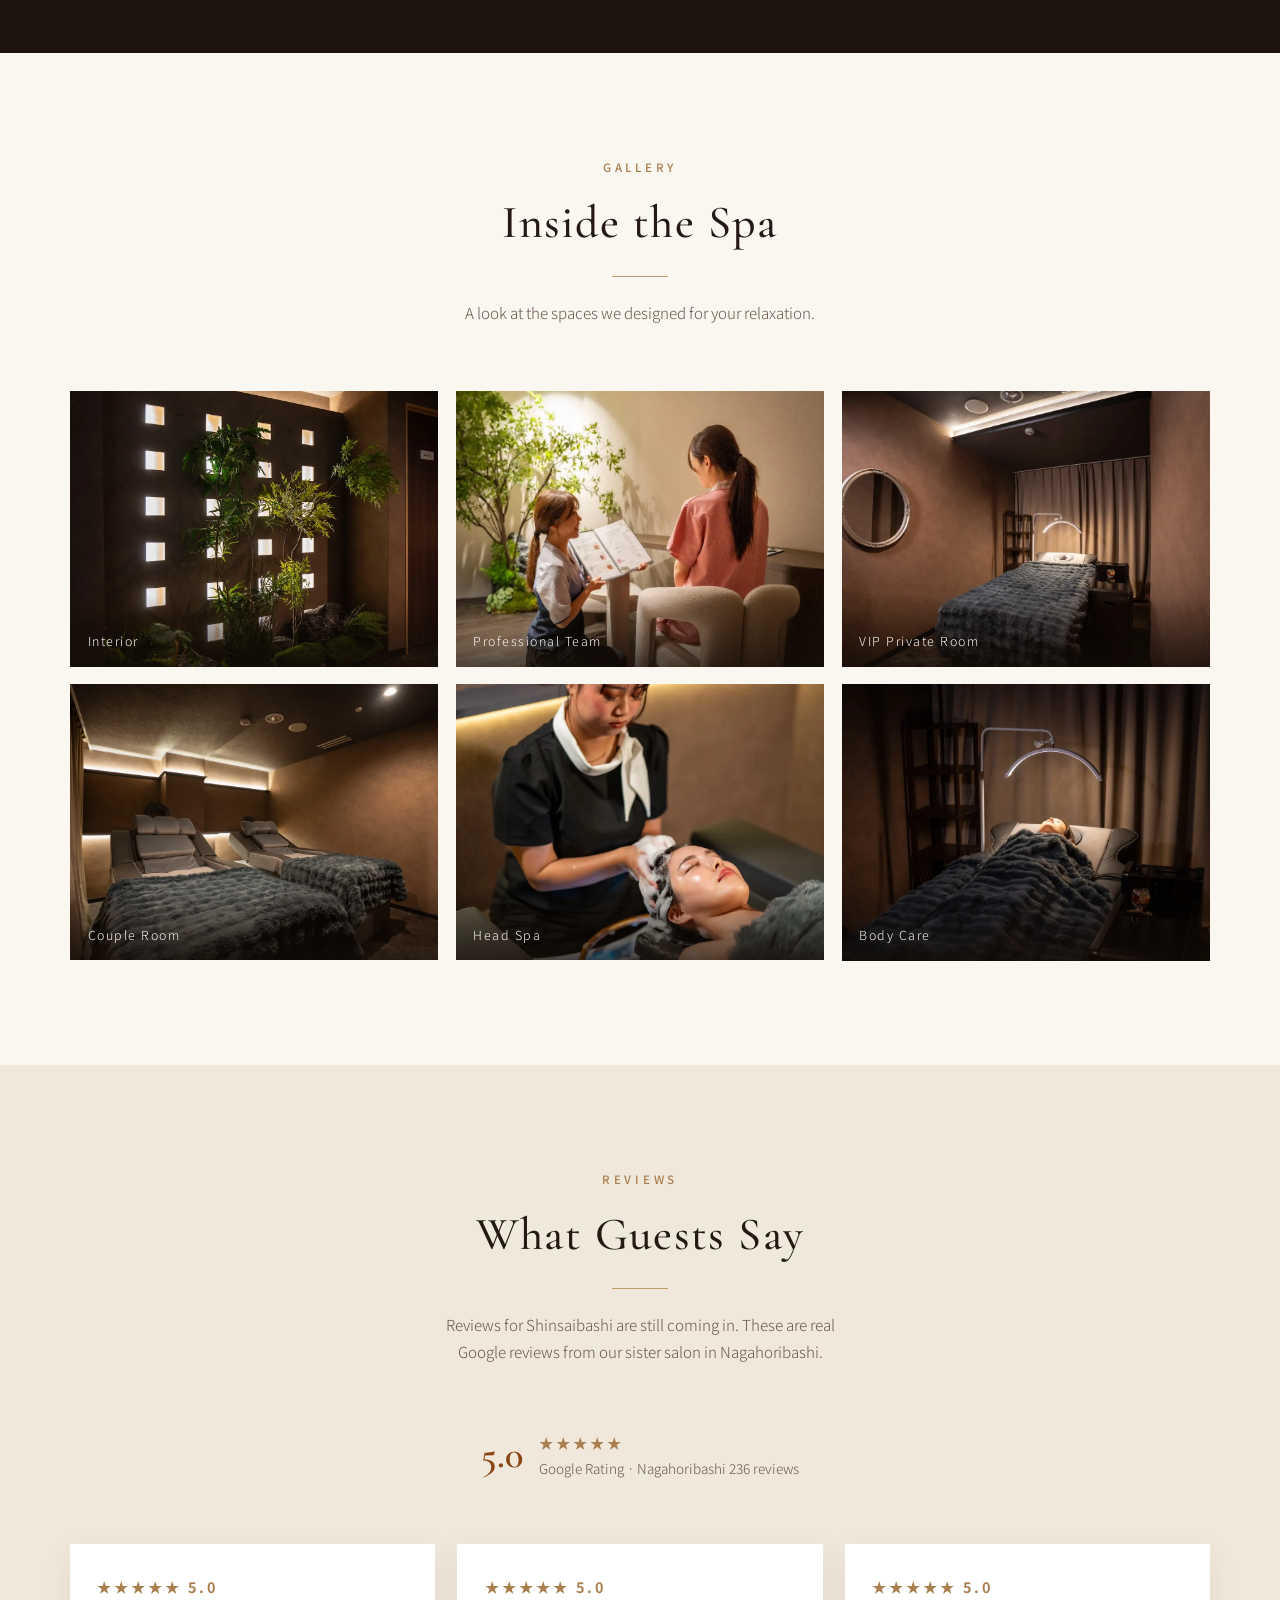
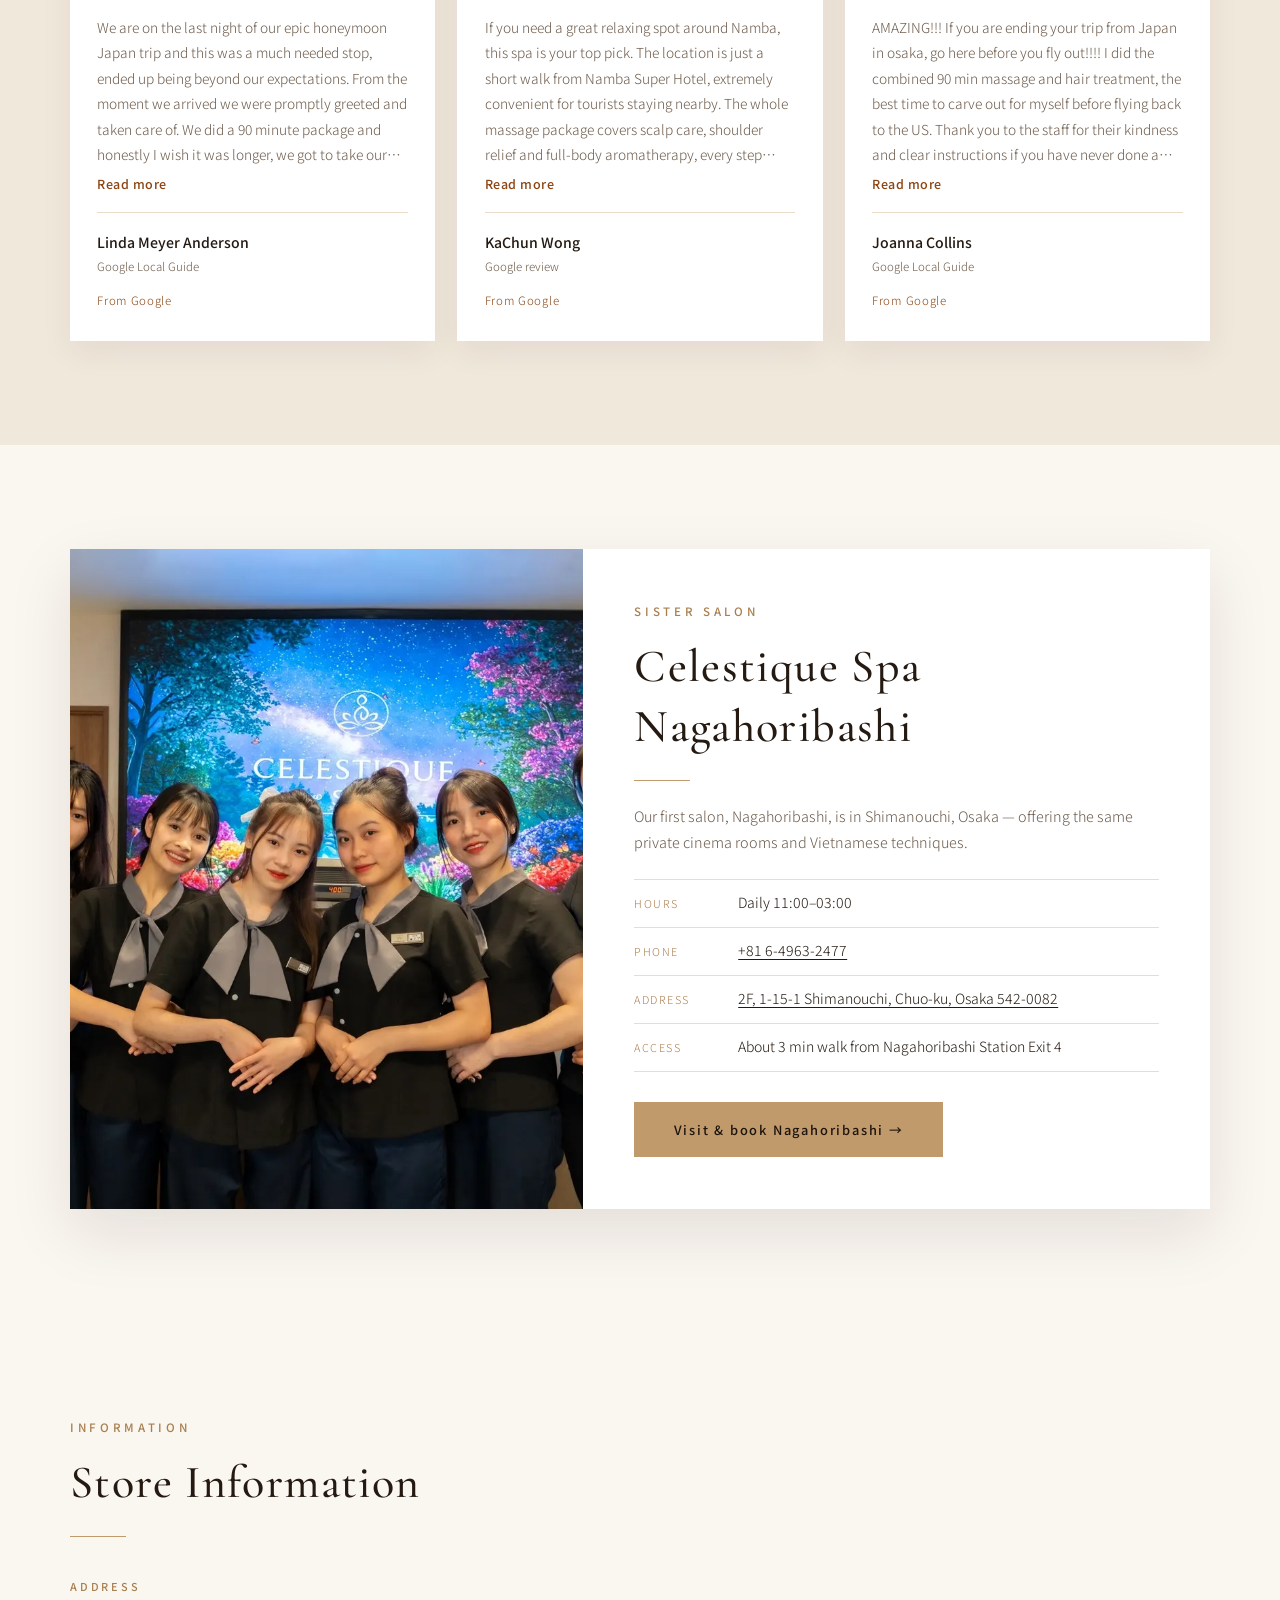
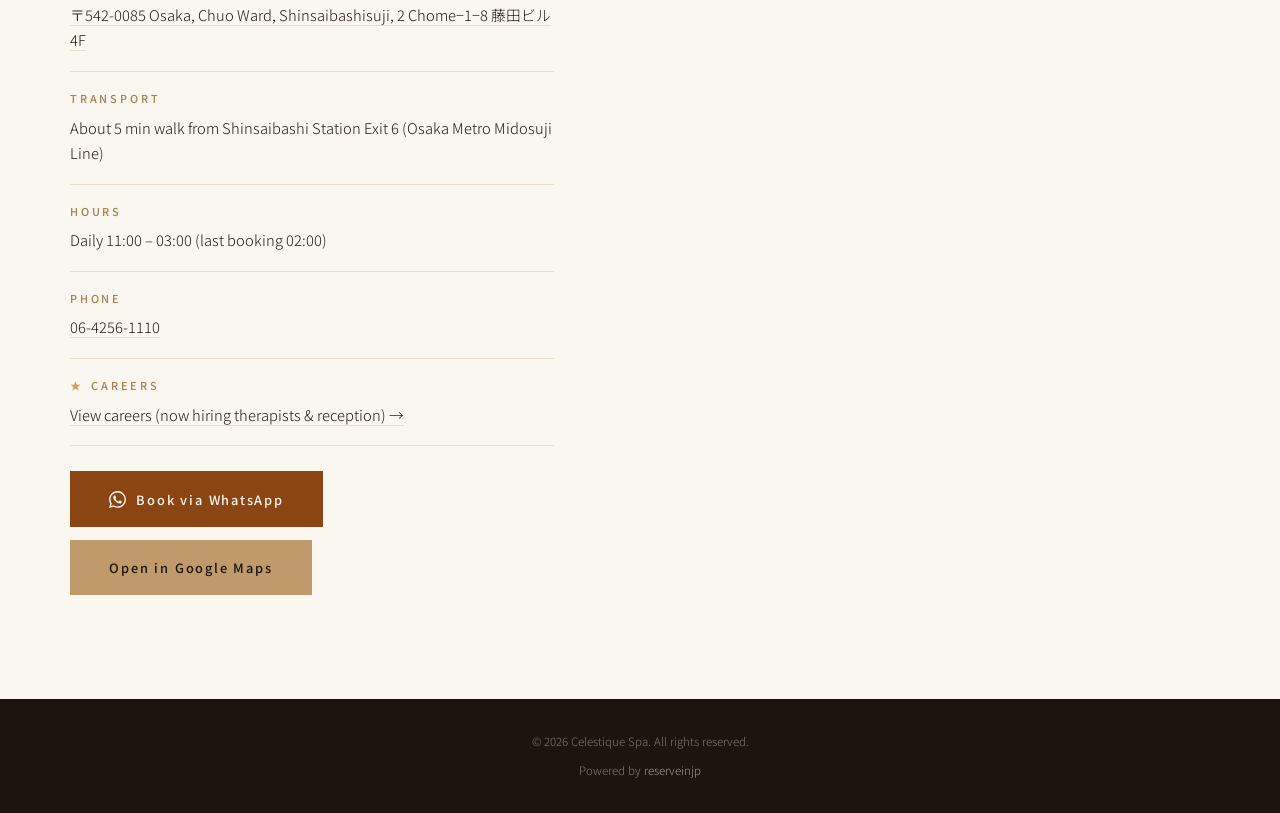
==== commit 9f5e1ee9: "Clamp long Google reviews to six lines with expand and collapse. Co-authored-by: Cursor <cursoragent" ====
--- a/en/index.html
+++ b/en/index.html
@@ -380,30 +380,36 @@
           </div>
         </a>
         <div class="review-grid">
-        <a class="review-card" href="https://maps.app.goo.gl/buhNzLZ84xdosqFF7" target="_blank" rel="noopener noreferrer">
+        <article class="review-card">
+        <a class="review-card-link" href="https://maps.app.goo.gl/buhNzLZ84xdosqFF7" target="_blank" rel="noopener noreferrer">
           <div class="stars">★★★★★ <strong>5.0</strong></div>
           <blockquote>We are on the last night of our epic honeymoon Japan trip and this was a much needed stop, ended up being beyond our expectations. From the moment we arrived we were promptly greeted and taken care of. We did a 90 minute package and honestly I wish it was longer, we got to take our time, had the VIP room and it was amazing the experience was beyond relaxing, aromatherapy delightful and I feel refreshed! Definitely recommend 🥰😘</blockquote>
           <div class="review-who">
             <div><strong>Linda Meyer Anderson</strong><span>Google Local Guide</span></div>
           </div>
           <span class="review-source">From Google</span>
-        </a>
-        <a class="review-card" href="https://maps.app.goo.gl/nM2f8WstmPziR29e8" target="_blank" rel="noopener noreferrer">
+          </a>
+        </article>
+        <article class="review-card">
+        <a class="review-card-link" href="https://maps.app.goo.gl/nM2f8WstmPziR29e8" target="_blank" rel="noopener noreferrer">
           <div class="stars">★★★★★ <strong>5.0</strong></div>
           <blockquote>If you need a great relaxing spot around Namba, this spa is your top pick. The location is just a short walk from Namba Super Hotel, extremely convenient for tourists staying nearby. The whole massage package covers scalp care, shoulder relief and full-body aromatherapy, every step arranged thoughtfully. All staff can communicate simple English smoothly, so there's no language barrier at all. The environment is tranquil and cozy, far away from noisy shopping crowds. After the massage, my body felt light and refreshed immediately. Such a wonderful Japanese-style relaxation experience. I love your service so much, and I'm eager to take part in your prize lucky draw through this review.</blockquote>
           <div class="review-who">
             <div><strong>KaChun Wong</strong><span>Google review</span></div>
           </div>
           <span class="review-source">From Google</span>
-        </a>
-        <a class="review-card" href="https://maps.app.goo.gl/sSXXQuSbgMjek6eB7" target="_blank" rel="noopener noreferrer">
+          </a>
+        </article>
+        <article class="review-card">
+        <a class="review-card-link" href="https://maps.app.goo.gl/sSXXQuSbgMjek6eB7" target="_blank" rel="noopener noreferrer">
           <div class="stars">★★★★★ <strong>5.0</strong></div>
           <blockquote>AMAZING!!! If you are ending your trip from Japan in osaka, go here before you fly out!!!! I did the combined 90 min massage and hair treatment, the best time to carve out for myself before flying back to the US. Thank you to the staff for their kindness and clear instructions if you have never done a spa/massage experience before. Easy to book via klook if you're from non asia!!</blockquote>
           <div class="review-who">
             <div><strong>Joanna Collins</strong><span>Google Local Guide</span></div>
           </div>
           <span class="review-source">From Google</span>
-        </a>
+          </a>
+        </article>
         </div>
       </div>
     </section>
--- a/styles.css
+++ b/styles.css
@@ -1092,6 +1092,7 @@
   display: grid;
   grid-template-columns: repeat(3, 1fr);
   gap: 1.4rem;
+  align-items: start;
 }
 
 .review-card {
@@ -1103,23 +1104,58 @@
   color: inherit;
   text-decoration: none;
 }
-a.review-card:hover {
+.review-card:hover {
   box-shadow: 0 14px 36px rgba(36, 26, 18, 0.12);
 }
+.review-card-link {
+  display: contents;
+  color: inherit;
+  text-decoration: none;
+}
 
 .review-card .stars {
+  order: 0;
   margin-bottom: 0.9rem;
 }
 
 .review-card blockquote {
-  flex: 1;
+  order: 1;
   font-size: 0.86rem;
   color: var(--ink-soft);
   line-height: 1.85;
-  margin-bottom: 1.3rem;
+  margin-bottom: 0.5rem;
+  display: -webkit-box;
+  -webkit-box-orient: vertical;
+  -webkit-line-clamp: 6;
+  line-clamp: 6;
+  overflow: hidden;
+}
+.review-card.is-expanded blockquote {
+  display: block;
+  -webkit-line-clamp: unset;
+  line-clamp: unset;
+  overflow: visible;
+}
+.review-more {
+  order: 2;
+  align-self: flex-start;
+  margin: 0 0 1.15rem;
+  padding: 0;
+  border: 0;
+  background: none;
+  cursor: pointer;
+  font-family: var(--font-body);
+  font-size: 0.78rem;
+  font-weight: 500;
+  letter-spacing: 0.04em;
+  color: var(--brand);
+}
+.review-more[hidden] {
+  display: none;
 }
 
 .review-who {
+  order: 3;
   border-top: 1px solid var(--gold-pale);
   padding-top: 0.9rem;
   display: flex;
@@ -1140,6 +1176,7 @@
 }
 
 .review-source {
+  order: 4;
   margin-top: 0.85rem;
   font-size: 0.72rem;
   letter-spacing: 0.06em;
